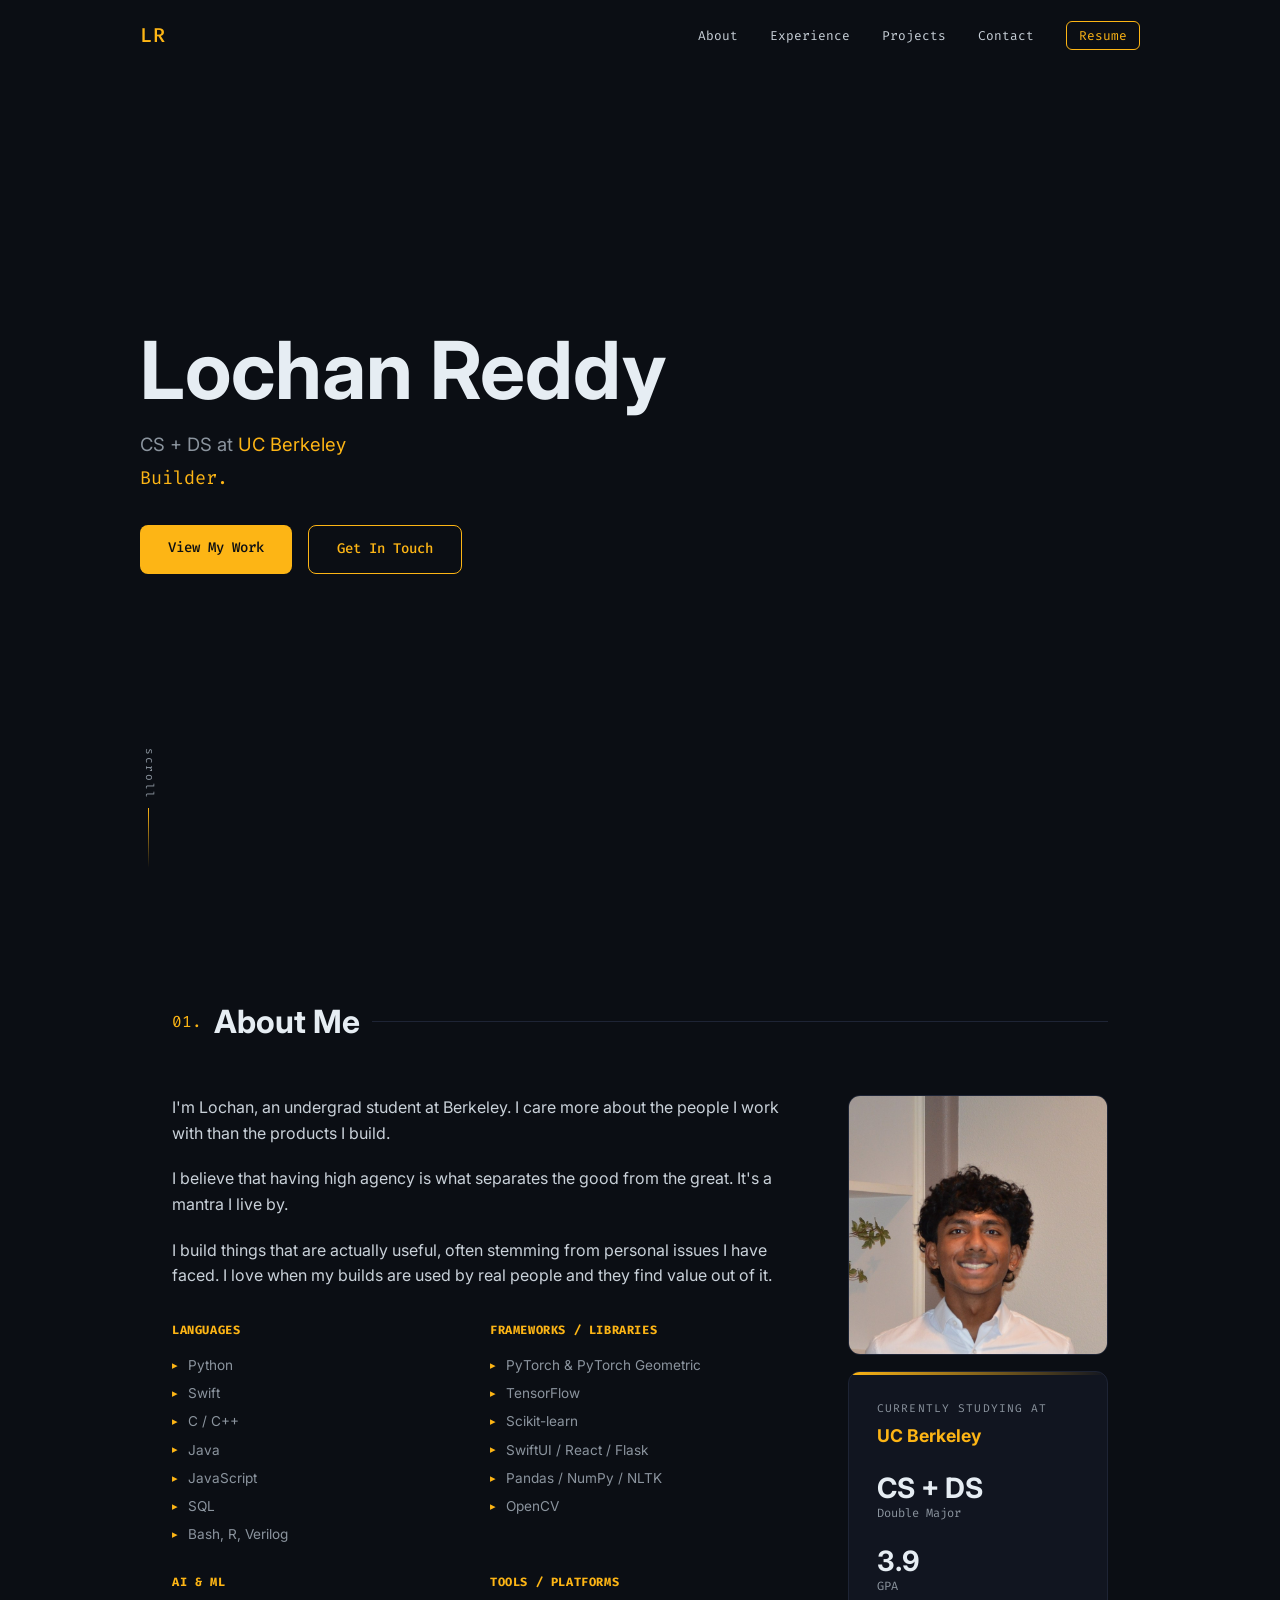
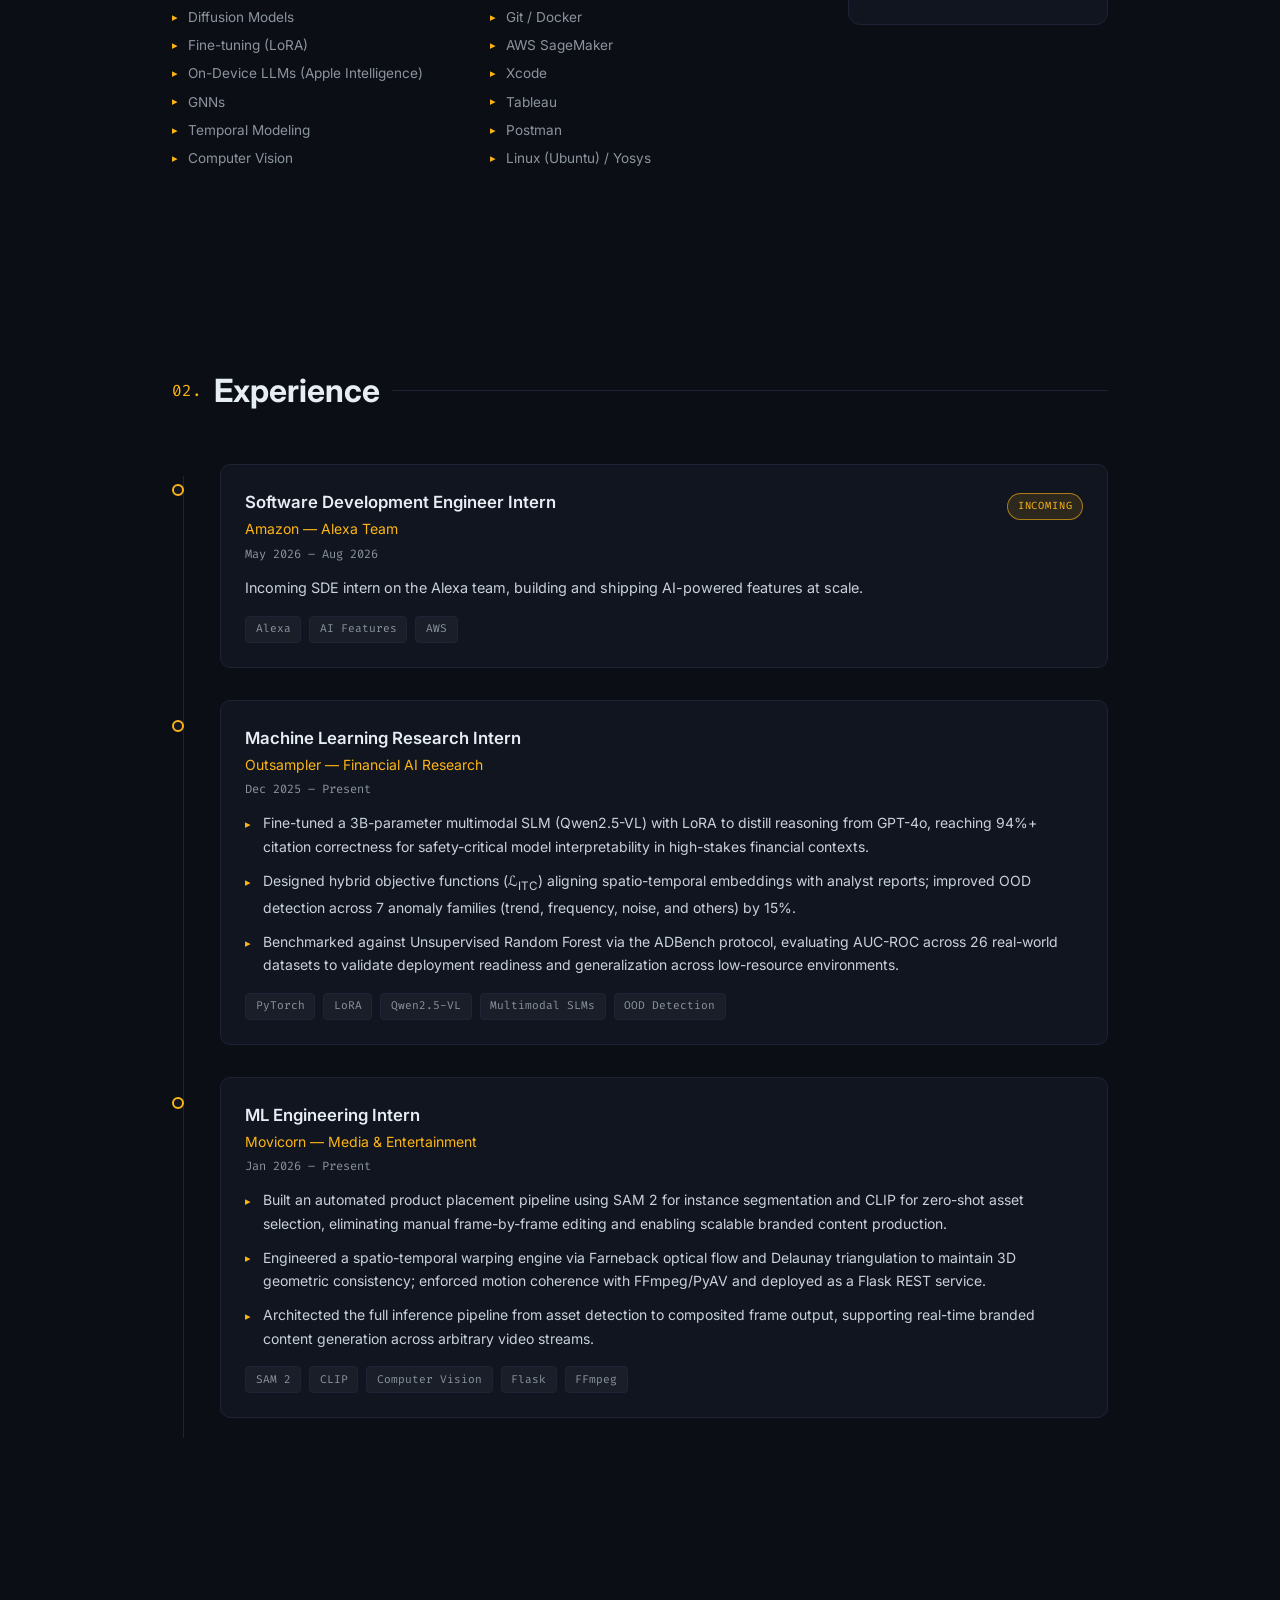
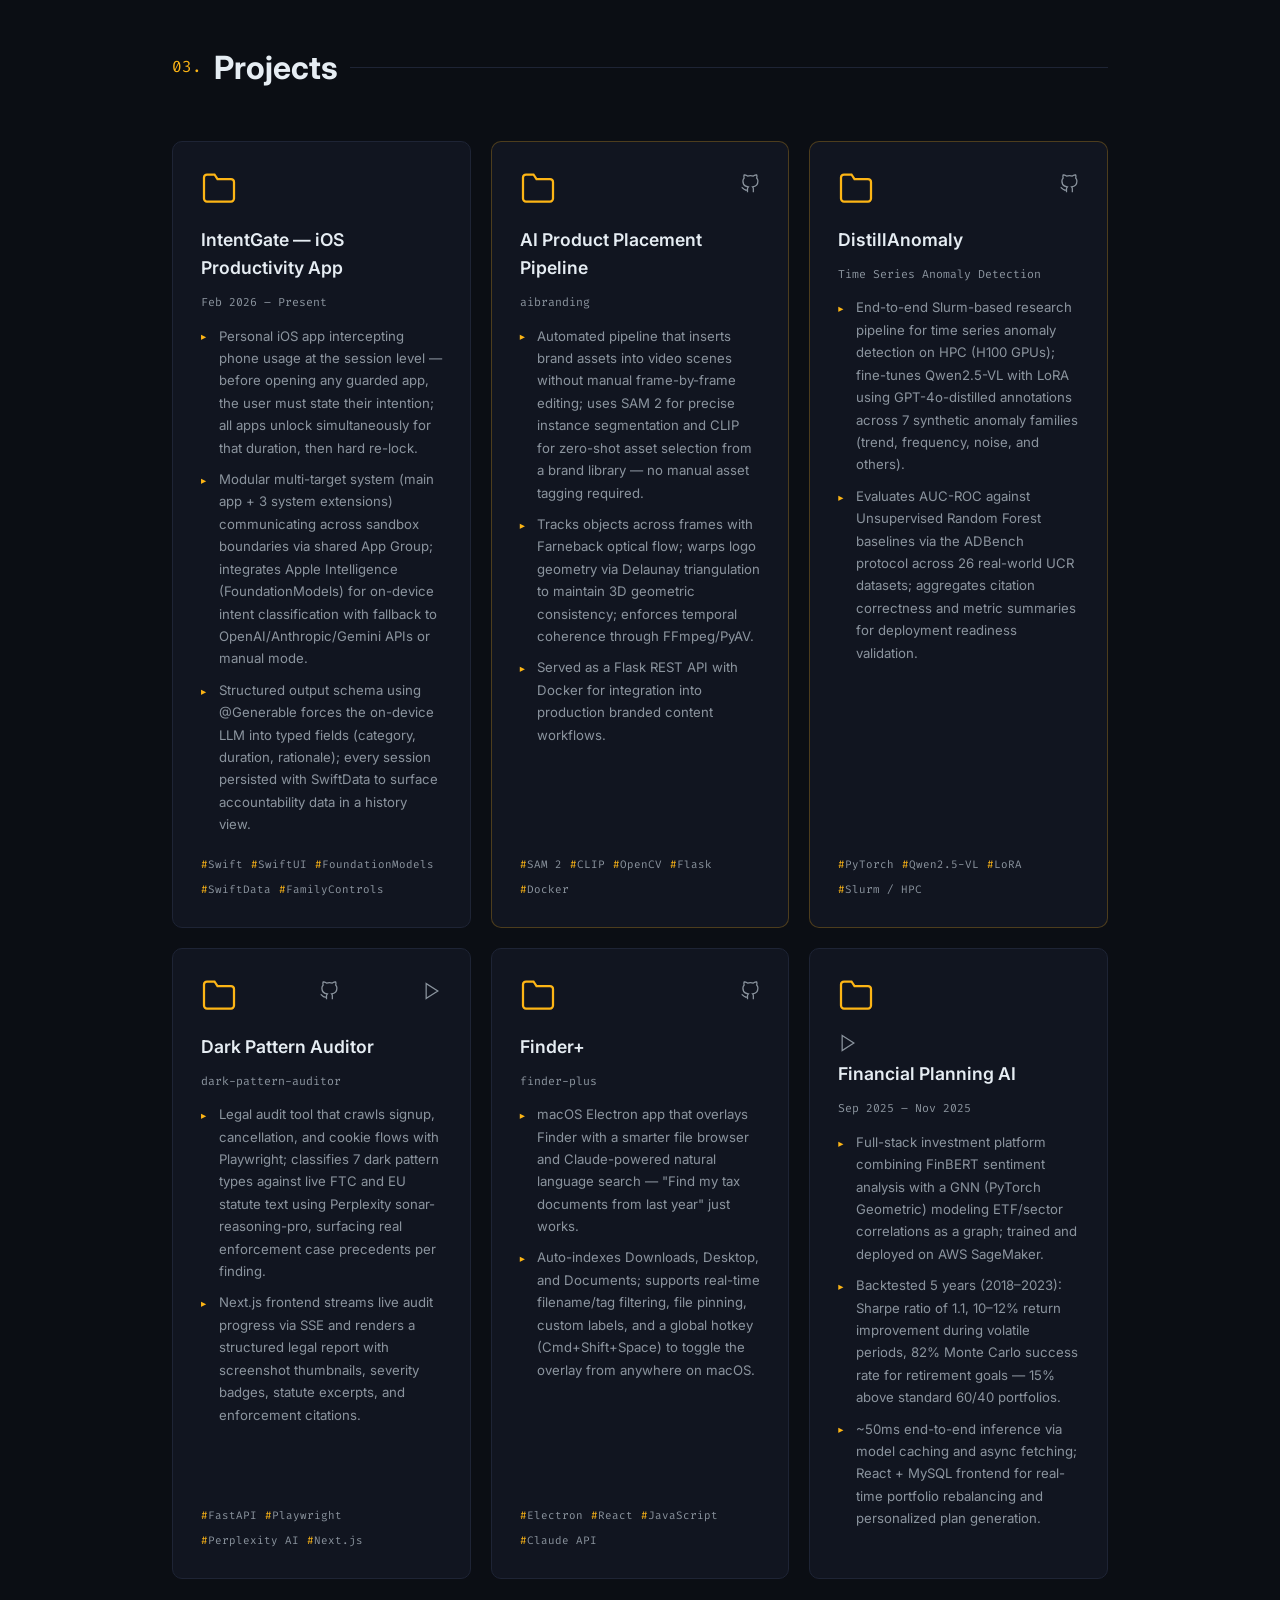
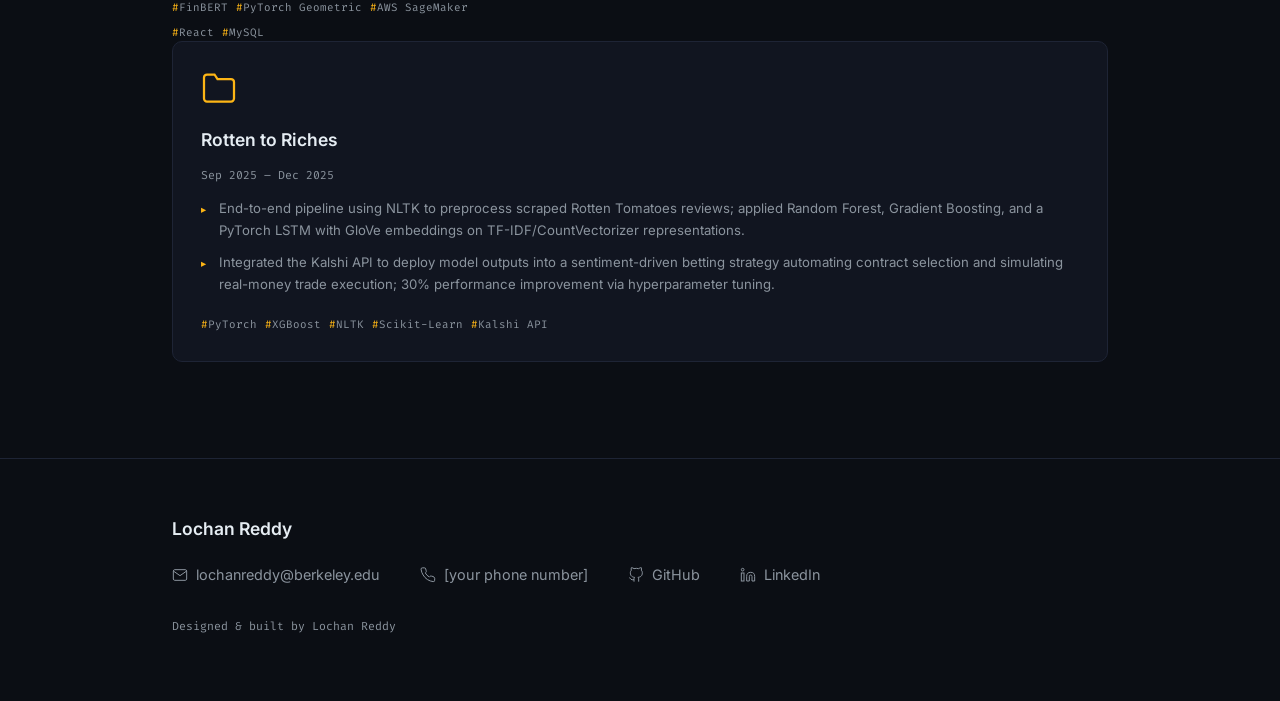
==== index.html @ 4f8cdc5d "Break up about bio, remove em dash Co-Authored-By: Claude Sonnet 4.6 <noreply@anthropic.com>" ====
<!DOCTYPE html>
<html lang="en">
<head>
  <meta charset="UTF-8" />
  <meta name="viewport" content="width=device-width, initial-scale=1.0" />
  <title>Lochan Reddy</title>
  <link rel="stylesheet" href="style.css" />
  <link rel="preconnect" href="https://fonts.googleapis.com" />
  <link rel="preconnect" href="https://fonts.gstatic.com" crossorigin />
  <link href="https://fonts.googleapis.com/css2?family=Inter:wght@300;400;500;600;700&family=Fira+Code:wght@400;500&display=swap" rel="stylesheet" />
</head>
<body>

  <!-- NAV -->
  <nav id="navbar">
    <div class="nav-inner">
      <a href="/" class="nav-logo">LR</a>
      <ul class="nav-links">
        <li><a href="#about">About</a></li>
        <li><a href="#experience">Experience</a></li>
        <li><a href="#projects">Projects</a></li>
        <li><a href="#footer">Contact</a></li>
        <li><a href="resume.html" class="nav-resume">Resume</a></li>
      </ul>
      <button class="nav-toggle" aria-label="Toggle menu">
        <span></span><span></span><span></span>
      </button>
    </div>
  </nav>

  <!-- HERO -->
  <section id="hero">
    <div class="hero-content">
      <h1 class="hero-name">Lochan Reddy</h1>
      <p class="hero-sub">CS + DS at <span class="gold">UC Berkeley</span></p>
      <p class="hero-builder">Builder.</p>
      <div class="hero-cta">
        <a href="#projects" class="btn btn-primary">View My Work</a>
        <a href="#footer" class="btn btn-outline">Get In Touch</a>
      </div>
    </div>
    <div class="hero-scroll-hint">
      <span>scroll</span>
      <div class="scroll-line"></div>
    </div>
  </section>

  <!-- ABOUT -->
  <section id="about">
    <div class="container">
      <h2 class="section-title"><span class="section-num">01.</span> About Me</h2>
      <div class="about-grid">
        <div class="about-text">
          <p>
            I'm Lochan, an undergrad student at Berkeley. I care more about the people I
            work with than the products I build.
          </p>
          <p>
            I believe that having high agency is what separates the good from the great.
            It's a mantra I live by.
          </p>
          <p>
            I build things that are actually useful, often stemming from personal issues I
            have faced. I love when my builds are used by real people and they find value
            out of it.
          </p>
          <div class="skills-grid">
            <div class="skill-col">
              <h4>Languages</h4>
              <ul>
                <li>Python</li>
                <li>Swift</li>
                <li>C / C++</li>
                <li>Java</li>
                <li>JavaScript</li>
                <li>SQL</li>
                <li>Bash, R, Verilog</li>
              </ul>
            </div>
            <div class="skill-col">
              <h4>Frameworks / Libraries</h4>
              <ul>
                <li>PyTorch &amp; PyTorch Geometric</li>
                <li>TensorFlow</li>
                <li>Scikit-learn</li>
                <li>SwiftUI / React / Flask</li>
                <li>Pandas / NumPy / NLTK</li>
                <li>OpenCV</li>
              </ul>
            </div>
            <div class="skill-col">
              <h4>AI &amp; ML</h4>
              <ul>
                <li>Diffusion Models</li>
                <li>Fine-tuning (LoRA)</li>
                <li>On-Device LLMs (Apple Intelligence)</li>
                <li>GNNs</li>
                <li>Temporal Modeling</li>
                <li>Computer Vision</li>
              </ul>
            </div>
            <div class="skill-col">
              <h4>Tools / Platforms</h4>
              <ul>
                <li>Git / Docker</li>
                <li>AWS SageMaker</li>
                <li>Xcode</li>
                <li>Tableau</li>
                <li>Postman</li>
                <li>Linux (Ubuntu) / Yosys</li>
              </ul>
            </div>
          </div>
        </div>
        <div class="about-card">
          <img src="photo.jpg" alt="Lochan Reddy" class="about-photo" />
          <div class="about-card-inner">
            <div class="card-badge">
              <span class="badge-label">Currently studying at</span>
              <span class="badge-school gold">UC Berkeley</span>
            </div>
            <div class="card-stat">
              <span class="stat-num">CS + DS</span>
              <span class="stat-label">Double Major</span>
            </div>
            <div class="card-stat">
              <span class="stat-num">3.9</span>
              <span class="stat-label">GPA</span>
            </div>
          </div>
        </div>
      </div>
    </div>
  </section>

  <!-- EXPERIENCE -->
  <section id="experience">
    <div class="container">
      <h2 class="section-title"><span class="section-num">02.</span> Experience</h2>
      <div class="timeline">

        <div class="timeline-item" data-index="0">
          <div class="timeline-dot"></div>
          <div class="timeline-card">
            <div class="tc-header">
              <div>
                <h3 class="tc-role">Software Development Engineer Intern</h3>
                <p class="tc-company">Amazon &mdash; Alexa Team</p>
              </div>
              <span class="tc-badge incoming">Incoming</span>
            </div>
            <p class="tc-date">May 2026 &ndash; Aug 2026</p>
            <p class="tc-desc">
              Incoming SDE intern on the Alexa team, building and shipping AI-powered
              features at scale.
            </p>
            <div class="tc-tags">
              <span>Alexa</span>
              <span>AI Features</span>
              <span>AWS</span>
            </div>
          </div>
        </div>

        <div class="timeline-item" data-index="1">
          <div class="timeline-dot"></div>
          <div class="timeline-card">
            <div class="tc-header">
              <div>
                <h3 class="tc-role">Machine Learning Research Intern</h3>
                <p class="tc-company">Outsampler &mdash; Financial AI Research</p>
              </div>
            </div>
            <p class="tc-date">Dec 2025 &ndash; Present</p>
            <ul class="tc-bullets">
              <li>Fine-tuned a 3B-parameter multimodal SLM (Qwen2.5-VL) with LoRA to distill reasoning from GPT-4o, reaching 94%+ citation correctness for safety-critical model interpretability in high-stakes financial contexts.</li>
              <li>Designed hybrid objective functions (&Lscr;<sub>ITC</sub>) aligning spatio-temporal embeddings with analyst reports; improved OOD detection across 7 anomaly families (trend, frequency, noise, and others) by 15%.</li>
              <li>Benchmarked against Unsupervised Random Forest via the ADBench protocol, evaluating AUC-ROC across 26 real-world datasets to validate deployment readiness and generalization across low-resource environments.</li>
            </ul>
            <div class="tc-tags">
              <span>PyTorch</span>
              <span>LoRA</span>
              <span>Qwen2.5-VL</span>
              <span>Multimodal SLMs</span>
              <span>OOD Detection</span>
            </div>
          </div>
        </div>

        <div class="timeline-item" data-index="2">
          <div class="timeline-dot"></div>
          <div class="timeline-card">
            <div class="tc-header">
              <div>
                <h3 class="tc-role">ML Engineering Intern</h3>
                <p class="tc-company">Movicorn &mdash; Media &amp; Entertainment</p>
              </div>
            </div>
            <p class="tc-date">Jan 2026 &ndash; Present</p>
            <ul class="tc-bullets">
              <li>Built an automated product placement pipeline using SAM 2 for instance segmentation and CLIP for zero-shot asset selection, eliminating manual frame-by-frame editing and enabling scalable branded content production.</li>
              <li>Engineered a spatio-temporal warping engine via Farneback optical flow and Delaunay triangulation to maintain 3D geometric consistency; enforced motion coherence with FFmpeg/PyAV and deployed as a Flask REST service.</li>
              <li>Architected the full inference pipeline from asset detection to composited frame output, supporting real-time branded content generation across arbitrary video streams.</li>
            </ul>
            <div class="tc-tags">
              <span>SAM 2</span>
              <span>CLIP</span>
              <span>Computer Vision</span>
              <span>Flask</span>
              <span>FFmpeg</span>
            </div>
          </div>
        </div>

      </div>
    </div>
  </section>

  <!-- PROJECTS -->
  <section id="projects">
    <div class="container">
      <h2 class="section-title"><span class="section-num">03.</span> Projects</h2>
      <div class="projects-grid">

        <!-- IntentGate — no public repo -->
        <div class="project-card" data-index="0">
          <div class="pc-top">
            <div class="pc-icons">
              <svg class="pc-folder" xmlns="http://www.w3.org/2000/svg" viewBox="0 0 24 24" fill="none" stroke="currentColor" stroke-width="1.5"><path d="M22 19a2 2 0 0 1-2 2H4a2 2 0 0 1-2-2V5a2 2 0 0 1 2-2h5l2 3h9a2 2 0 0 1 2 2z"/></svg>
            </div>
            <h3 class="pc-title">IntentGate &mdash; iOS Productivity App</h3>
            <p class="pc-date-small">Feb 2026 &ndash; Present</p>
            <ul class="pc-bullets">
              <li>Personal iOS app intercepting phone usage at the session level — before opening any guarded app, the user must state their intention; all apps unlock simultaneously for that duration, then hard re-lock.</li>
              <li>Modular multi-target system (main app + 3 system extensions) communicating across sandbox boundaries via shared App Group; integrates Apple Intelligence (FoundationModels) for on-device intent classification with fallback to OpenAI/Anthropic/Gemini APIs or manual mode.</li>
              <li>Structured output schema using @Generable forces the on-device LLM into typed fields (category, duration, rationale); every session persisted with SwiftData to surface accountability data in a history view.</li>
            </ul>
          </div>
          <div class="pc-tags">
            <span>Swift</span>
            <span>SwiftUI</span>
            <span>FoundationModels</span>
            <span>SwiftData</span>
            <span>FamilyControls</span>
          </div>
        </div>

        <!-- aibranding — pinned repo -->
        <div class="project-card featured" data-index="1">
          <div class="pc-top">
            <div class="pc-icons">
              <svg class="pc-folder" xmlns="http://www.w3.org/2000/svg" viewBox="0 0 24 24" fill="none" stroke="currentColor" stroke-width="1.5"><path d="M22 19a2 2 0 0 1-2 2H4a2 2 0 0 1-2-2V5a2 2 0 0 1 2-2h5l2 3h9a2 2 0 0 1 2 2z"/></svg>
              <a href="https://github.com/lotionr/aibranding" target="_blank" rel="noopener" aria-label="GitHub" class="pc-link">
                <svg xmlns="http://www.w3.org/2000/svg" viewBox="0 0 24 24" fill="none" stroke="currentColor" stroke-width="1.5"><path d="M9 19c-5 1.5-5-2.5-7-3m14 6v-3.87a3.37 3.37 0 0 0-.94-2.61c3.14-.35 6.44-1.54 6.44-7A5.44 5.44 0 0 0 20 4.77 5.07 5.07 0 0 0 19.91 1S18.73.65 16 2.48a13.38 13.38 0 0 0-7 0C6.27.65 5.09 1 5.09 1A5.07 5.07 0 0 0 5 4.77a5.44 5.44 0 0 0-1.5 3.78c0 5.42 3.3 6.61 6.44 7A3.37 3.37 0 0 0 9 18.13V22"/></svg>
              </a>
            </div>
            <h3 class="pc-title">AI Product Placement Pipeline</h3>
            <p class="pc-date-small">aibranding</p>
            <ul class="pc-bullets">
              <li>Automated pipeline that inserts brand assets into video scenes without manual frame-by-frame editing; uses SAM 2 for precise instance segmentation and CLIP for zero-shot asset selection from a brand library — no manual asset tagging required.</li>
              <li>Tracks objects across frames with Farneback optical flow; warps logo geometry via Delaunay triangulation to maintain 3D geometric consistency; enforces temporal coherence through FFmpeg/PyAV.</li>
              <li>Served as a Flask REST API with Docker for integration into production branded content workflows.</li>
            </ul>
          </div>
          <div class="pc-tags">
            <span>SAM 2</span>
            <span>CLIP</span>
            <span>OpenCV</span>
            <span>Flask</span>
            <span>Docker</span>
          </div>
        </div>

        <!-- DistillAnomaly — pinned repo -->
        <div class="project-card featured" data-index="2">
          <div class="pc-top">
            <div class="pc-icons">
              <svg class="pc-folder" xmlns="http://www.w3.org/2000/svg" viewBox="0 0 24 24" fill="none" stroke="currentColor" stroke-width="1.5"><path d="M22 19a2 2 0 0 1-2 2H4a2 2 0 0 1-2-2V5a2 2 0 0 1 2-2h5l2 3h9a2 2 0 0 1 2 2z"/></svg>
              <a href="https://github.com/lotionr/DistillAnomaly" target="_blank" rel="noopener" aria-label="GitHub" class="pc-link">
                <svg xmlns="http://www.w3.org/2000/svg" viewBox="0 0 24 24" fill="none" stroke="currentColor" stroke-width="1.5"><path d="M9 19c-5 1.5-5-2.5-7-3m14 6v-3.87a3.37 3.37 0 0 0-.94-2.61c3.14-.35 6.44-1.54 6.44-7A5.44 5.44 0 0 0 20 4.77 5.07 5.07 0 0 0 19.91 1S18.73.65 16 2.48a13.38 13.38 0 0 0-7 0C6.27.65 5.09 1 5.09 1A5.07 5.07 0 0 0 5 4.77a5.44 5.44 0 0 0-1.5 3.78c0 5.42 3.3 6.61 6.44 7A3.37 3.37 0 0 0 9 18.13V22"/></svg>
              </a>
            </div>
            <h3 class="pc-title">DistillAnomaly</h3>
            <p class="pc-date-small">Time Series Anomaly Detection</p>
            <ul class="pc-bullets">
              <li>End-to-end Slurm-based research pipeline for time series anomaly detection on HPC (H100 GPUs); fine-tunes Qwen2.5-VL with LoRA using GPT-4o-distilled annotations across 7 synthetic anomaly families (trend, frequency, noise, and others).</li>
              <li>Evaluates AUC-ROC against Unsupervised Random Forest baselines via the ADBench protocol across 26 real-world UCR datasets; aggregates citation correctness and metric summaries for deployment readiness validation.</li>
            </ul>
          </div>
          <div class="pc-tags">
            <span>PyTorch</span>
            <span>Qwen2.5-VL</span>
            <span>LoRA</span>
            <span>Slurm / HPC</span>
          </div>
        </div>

        <!-- dark-pattern-auditor — pinned repo -->
        <div class="project-card" data-index="3">
          <div class="pc-top">
            <div class="pc-icons">
              <svg class="pc-folder" xmlns="http://www.w3.org/2000/svg" viewBox="0 0 24 24" fill="none" stroke="currentColor" stroke-width="1.5"><path d="M22 19a2 2 0 0 1-2 2H4a2 2 0 0 1-2-2V5a2 2 0 0 1 2-2h5l2 3h9a2 2 0 0 1 2 2z"/></svg>
              <a href="https://github.com/lotionr/dark-pattern-auditor" target="_blank" rel="noopener" aria-label="GitHub" class="pc-link">
                <svg xmlns="http://www.w3.org/2000/svg" viewBox="0 0 24 24" fill="none" stroke="currentColor" stroke-width="1.5"><path d="M9 19c-5 1.5-5-2.5-7-3m14 6v-3.87a3.37 3.37 0 0 0-.94-2.61c3.14-.35 6.44-1.54 6.44-7A5.44 5.44 0 0 0 20 4.77 5.07 5.07 0 0 0 19.91 1S18.73.65 16 2.48a13.38 13.38 0 0 0-7 0C6.27.65 5.09 1 5.09 1A5.07 5.07 0 0 0 5 4.77a5.44 5.44 0 0 0-1.5 3.78c0 5.42 3.3 6.61 6.44 7A3.37 3.37 0 0 0 9 18.13V22"/></svg>
              </a>
              <a href="https://drive.google.com/file/d/1J3X9MDYqIY35564RdejE5SjuO4_nlud9/view?usp=sharing" target="_blank" rel="noopener" aria-label="Demo" class="pc-link">
                <svg xmlns="http://www.w3.org/2000/svg" viewBox="0 0 24 24" fill="none" stroke="currentColor" stroke-width="1.5"><polygon points="5 3 19 12 5 21 5 3"/></svg>
              </a>
            </div>
            <h3 class="pc-title">Dark Pattern Auditor</h3>
            <p class="pc-date-small">dark-pattern-auditor</p>
            <ul class="pc-bullets">
              <li>Legal audit tool that crawls signup, cancellation, and cookie flows with Playwright; classifies 7 dark pattern types against live FTC and EU statute text using Perplexity sonar-reasoning-pro, surfacing real enforcement case precedents per finding.</li>
              <li>Next.js frontend streams live audit progress via SSE and renders a structured legal report with screenshot thumbnails, severity badges, statute excerpts, and enforcement citations.</li>
            </ul>
          </div>
          <div class="pc-tags">
            <span>FastAPI</span>
            <span>Playwright</span>
            <span>Perplexity AI</span>
            <span>Next.js</span>
          </div>
        </div>

        <!-- finder-plus — pinned repo -->
        <div class="project-card" data-index="4">
          <div class="pc-top">
            <div class="pc-icons">
              <svg class="pc-folder" xmlns="http://www.w3.org/2000/svg" viewBox="0 0 24 24" fill="none" stroke="currentColor" stroke-width="1.5"><path d="M22 19a2 2 0 0 1-2 2H4a2 2 0 0 1-2-2V5a2 2 0 0 1 2-2h5l2 3h9a2 2 0 0 1 2 2z"/></svg>
              <a href="https://github.com/lotionr/finder-plus" target="_blank" rel="noopener" aria-label="GitHub" class="pc-link">
                <svg xmlns="http://www.w3.org/2000/svg" viewBox="0 0 24 24" fill="none" stroke="currentColor" stroke-width="1.5"><path d="M9 19c-5 1.5-5-2.5-7-3m14 6v-3.87a3.37 3.37 0 0 0-.94-2.61c3.14-.35 6.44-1.54 6.44-7A5.44 5.44 0 0 0 20 4.77 5.07 5.07 0 0 0 19.91 1S18.73.65 16 2.48a13.38 13.38 0 0 0-7 0C6.27.65 5.09 1 5.09 1A5.07 5.07 0 0 0 5 4.77a5.44 5.44 0 0 0-1.5 3.78c0 5.42 3.3 6.61 6.44 7A3.37 3.37 0 0 0 9 18.13V22"/></svg>
              </a>
            </div>
            <h3 class="pc-title">Finder+</h3>
            <p class="pc-date-small">finder-plus</p>
            <ul class="pc-bullets">
              <li>macOS Electron app that overlays Finder with a smarter file browser and Claude-powered natural language search — "Find my tax documents from last year" just works.</li>
              <li>Auto-indexes Downloads, Desktop, and Documents; supports real-time filename/tag filtering, file pinning, custom labels, and a global hotkey (Cmd+Shift+Space) to toggle the overlay from anywhere on macOS.</li>
            </ul>
          </div>
          <div class="pc-tags">
            <span>Electron</span>
            <span>React</span>
            <span>JavaScript</span>
            <span>Claude API</span>
          </div>
        </div>

        <!-- Financial Planning AI — no public repo -->
        <div class="project-card" data-index="5">
          <div class="pc-top">
            <div class="pc-icons">
              <svg class="pc-folder" xmlns="http://www.w3.org/2000/svg" viewBox="0 0 24 24" fill="none" stroke="currentColor" stroke-width="1.5"><path d="M22 19a2 2 0 0 1-2 2H4a2 2 0 0 1-2-2V5a2 2 0 0 1 2-2h5l2 3h9a2 2 0 0 1 2 2z"/></svg>
            </div>
            <a href="https://www.youtube.com/watch?v=hWL3-c6bSq4" target="_blank" rel="noopener" aria-label="Demo" class="pc-link">
                <svg xmlns="http://www.w3.org/2000/svg" viewBox="0 0 24 24" fill="none" stroke="currentColor" stroke-width="1.5"><polygon points="5 3 19 12 5 21 5 3"/></svg>
              </a>
            </div>
            <h3 class="pc-title">Financial Planning AI</h3>
            <p class="pc-date-small">Sep 2025 &ndash; Nov 2025</p>
            <ul class="pc-bullets">
              <li>Full-stack investment platform combining FinBERT sentiment analysis with a GNN (PyTorch Geometric) modeling ETF/sector correlations as a graph; trained and deployed on AWS SageMaker.</li>
              <li>Backtested 5 years (2018&ndash;2023): Sharpe ratio of 1.1, 10&ndash;12% return improvement during volatile periods, 82% Monte Carlo success rate for retirement goals &mdash; 15% above standard 60/40 portfolios.</li>
              <li>~50ms end-to-end inference via model caching and async fetching; React + MySQL frontend for real-time portfolio rebalancing and personalized plan generation.</li>
            </ul>
          </div>
          <div class="pc-tags">
            <span>FinBERT</span>
            <span>PyTorch Geometric</span>
            <span>AWS SageMaker</span>
            <span>React</span>
            <span>MySQL</span>
          </div>
        </div>

        <!-- Rotten to Riches — no public repo -->
        <div class="project-card" data-index="6">
          <div class="pc-top">
            <div class="pc-icons">
              <svg class="pc-folder" xmlns="http://www.w3.org/2000/svg" viewBox="0 0 24 24" fill="none" stroke="currentColor" stroke-width="1.5"><path d="M22 19a2 2 0 0 1-2 2H4a2 2 0 0 1-2-2V5a2 2 0 0 1 2-2h5l2 3h9a2 2 0 0 1 2 2z"/></svg>
            </div>
            <h3 class="pc-title">Rotten to Riches</h3>
            <p class="pc-date-small">Sep 2025 &ndash; Dec 2025</p>
            <ul class="pc-bullets">
              <li>End-to-end pipeline using NLTK to preprocess scraped Rotten Tomatoes reviews; applied Random Forest, Gradient Boosting, and a PyTorch LSTM with GloVe embeddings on TF-IDF/CountVectorizer representations.</li>
              <li>Integrated the Kalshi API to deploy model outputs into a sentiment-driven betting strategy automating contract selection and simulating real-money trade execution; 30% performance improvement via hyperparameter tuning.</li>
            </ul>
          </div>
          <div class="pc-tags">
            <span>PyTorch</span>
            <span>XGBoost</span>
            <span>NLTK</span>
            <span>Scikit-Learn</span>
            <span>Kalshi API</span>
          </div>
        </div>

      </div>
    </div>
  </section>

  <!-- FOOTER -->
  <footer id="footer">
    <div class="footer-inner">
      <div class="footer-contact">
        <p class="footer-name">Lochan Reddy</p>
        <div class="footer-links">
          <a href="mailto:lochanreddy@berkeley.edu">
            <svg xmlns="http://www.w3.org/2000/svg" viewBox="0 0 24 24" fill="none" stroke="currentColor" stroke-width="1.5"><path d="M4 4h16c1.1 0 2 .9 2 2v12c0 1.1-.9 2-2 2H4c-1.1 0-2-.9-2-2V6c0-1.1.9-2 2-2z"/><polyline points="22,6 12,13 2,6"/></svg>
            lochanreddy@berkeley.edu
          </a>
          <a href="tel:YOURPHONENUMBER">
            <svg xmlns="http://www.w3.org/2000/svg" viewBox="0 0 24 24" fill="none" stroke="currentColor" stroke-width="1.5"><path d="M22 16.92v3a2 2 0 0 1-2.18 2 19.79 19.79 0 0 1-8.63-3.07A19.5 19.5 0 0 1 4.69 12a19.79 19.79 0 0 1-3.07-8.67A2 2 0 0 1 3.6 1.27h3a2 2 0 0 1 2 1.72c.13.96.36 1.9.71 2.81a2 2 0 0 1-.45 2.11L7.91 8.91a16 16 0 0 0 6.09 6.09l.91-.91a2 2 0 0 1 2.11-.45c.91.35 1.85.58 2.81.71a2 2 0 0 1 1.72 2.07z"/></svg>
            [your phone number]
          </a>
          <a href="https://github.com/lotionr" target="_blank" rel="noopener">
            <svg xmlns="http://www.w3.org/2000/svg" viewBox="0 0 24 24" fill="none" stroke="currentColor" stroke-width="1.5"><path d="M9 19c-5 1.5-5-2.5-7-3m14 6v-3.87a3.37 3.37 0 0 0-.94-2.61c3.14-.35 6.44-1.54 6.44-7A5.44 5.44 0 0 0 20 4.77 5.07 5.07 0 0 0 19.91 1S18.73.65 16 2.48a13.38 13.38 0 0 0-7 0C6.27.65 5.09 1 5.09 1A5.07 5.07 0 0 0 5 4.77a5.44 5.44 0 0 0-1.5 3.78c0 5.42 3.3 6.61 6.44 7A3.37 3.37 0 0 0 9 18.13V22"/></svg>
            GitHub
          </a>
          <a href="https://linkedin.com/in/lochannreddy" target="_blank" rel="noopener">
            <svg xmlns="http://www.w3.org/2000/svg" viewBox="0 0 24 24" fill="none" stroke="currentColor" stroke-width="1.5"><path d="M16 8a6 6 0 0 1 6 6v7h-4v-7a2 2 0 0 0-2-2 2 2 0 0 0-2 2v7h-4v-7a6 6 0 0 1 6-6z"/><rect x="2" y="9" width="4" height="12"/><circle cx="4" cy="4" r="2"/></svg>
            LinkedIn
          </a>
        </div>
      </div>
      <p class="footer-copy">Designed &amp; built by Lochan Reddy</p>
    </div>
  </footer>

  <script src="script.js"></script>
</body>
</html>
---- style.css ----
/* ============================================================
   RESET & BASE
============================================================ */
*, *::before, *::after {
  box-sizing: border-box;
  margin: 0;
  padding: 0;
}

:root {
  --bg:          #0b0e14;
  --bg-card:     #111520;
  --bg-hover:    #161b27;
  --border:      #1e2435;
  --gold:        #FDB515;
  --gold-dim:    rgba(253, 181, 21, 0.15);
  --gold-muted:  rgba(253, 181, 21, 0.6);
  --blue:        #003262;
  --text:        #c9d1d9;
  --text-bright: #e6edf3;
  --text-dim:    #8b949e;
  --font-sans:   'Inter', system-ui, sans-serif;
  --font-mono:   'Fira Code', 'Courier New', monospace;
  --nav-h:       70px;
  --radius:      8px;
  --transition:  0.25s ease;
  --max-w:       1000px;
}

html {
  scroll-behavior: smooth;
  scroll-padding-top: var(--nav-h);
}

body {
  font-family: var(--font-sans);
  background: var(--bg);
  color: var(--text);
  line-height: 1.6;
  font-size: 16px;
  overflow-x: hidden;
}

a {
  color: var(--gold);
  text-decoration: none;
  transition: color var(--transition);
}
a:hover { color: #ffc93c; }

ul { list-style: none; }

.gold { color: var(--gold); }

/* ============================================================
   SCROLLBAR
============================================================ */
::-webkit-scrollbar { width: 6px; }
::-webkit-scrollbar-track { background: var(--bg); }
::-webkit-scrollbar-thumb { background: var(--border); border-radius: 3px; }
::-webkit-scrollbar-thumb:hover { background: var(--gold-muted); }

/* ============================================================
   CONTAINER
============================================================ */
.container {
  max-width: var(--max-w);
  margin: 0 auto;
  padding: 0 2rem;
}

/* ============================================================
   BUTTONS
============================================================ */
.btn {
  display: inline-block;
  padding: 0.75rem 1.75rem;
  border-radius: var(--radius);
  font-family: var(--font-mono);
  font-size: 0.875rem;
  font-weight: 500;
  transition: all var(--transition);
  cursor: pointer;
  border: none;
}

.btn-primary {
  background: var(--gold);
  color: #0b0e14;
}
.btn-primary:hover {
  background: #ffc93c;
  color: #0b0e14;
  transform: translateY(-2px);
  box-shadow: 0 8px 25px rgba(253, 181, 21, 0.25);
}

.btn-outline {
  background: transparent;
  color: var(--gold);
  border: 1.5px solid var(--gold);
}
.btn-outline:hover {
  background: var(--gold-dim);
  color: var(--gold);
  transform: translateY(-2px);
}

.btn-lg {
  padding: 1rem 2.25rem;
  font-size: 1rem;
}

/* ============================================================
   NAV
============================================================ */
#navbar {
  position: fixed;
  top: 0;
  left: 0;
  right: 0;
  height: var(--nav-h);
  z-index: 100;
  transition: background var(--transition), box-shadow var(--transition);
}

#navbar.scrolled {
  background: rgba(11, 14, 20, 0.92);
  backdrop-filter: blur(12px);
  -webkit-backdrop-filter: blur(12px);
  box-shadow: 0 1px 0 var(--border);
}

.nav-inner {
  max-width: calc(var(--max-w) + 4rem);
  margin: 0 auto;
  padding: 0 2rem;
  height: 100%;
  display: flex;
  align-items: center;
  justify-content: space-between;
}

.nav-logo {
  font-family: var(--font-mono);
  font-size: 1.25rem;
  font-weight: 500;
  color: var(--gold);
  letter-spacing: 0.05em;
}
.nav-logo:hover { color: #ffc93c; }

.nav-links {
  display: flex;
  gap: 2rem;
  align-items: center;
}

.nav-links a {
  font-family: var(--font-mono);
  font-size: 0.8rem;
  color: var(--text);
  counter-increment: nav-item;
  transition: color var(--transition);
}
.nav-links a:hover { color: var(--gold); }

.nav-links .nav-resume {
  color: var(--gold);
  border: 1.5px solid var(--gold);
  padding: 0.3rem 0.75rem;
  border-radius: 6px;
  transition: background var(--transition), color var(--transition);
}
.nav-links .nav-resume:hover {
  background: var(--gold);
  color: #0b0e14;
}

.nav-toggle {
  display: none;
  flex-direction: column;
  gap: 5px;
  background: none;
  border: none;
  cursor: pointer;
  padding: 4px;
}
.nav-toggle span {
  display: block;
  width: 22px;
  height: 2px;
  background: var(--text);
  border-radius: 2px;
  transition: all var(--transition);
}

@media (max-width: 640px) {
  .nav-toggle { display: flex; }
  .nav-links {
    position: fixed;
    inset: var(--nav-h) 0 0 0;
    background: rgba(11, 14, 20, 0.97);
    flex-direction: column;
    justify-content: center;
    gap: 2.5rem;
    transform: translateX(100%);
    transition: transform 0.35s ease;
  }
  .nav-links.open { transform: translateX(0); }
  .nav-links a { font-size: 1.1rem; }
  .nav-toggle.open span:nth-child(1) { transform: translateY(7px) rotate(45deg); }
  .nav-toggle.open span:nth-child(2) { opacity: 0; }
  .nav-toggle.open span:nth-child(3) { transform: translateY(-7px) rotate(-45deg); }
}

/* ============================================================
   SECTION TITLES
============================================================ */
.section-title {
  font-size: clamp(1.5rem, 4vw, 2rem);
  font-weight: 700;
  color: var(--text-bright);
  margin-bottom: 3rem;
  display: flex;
  align-items: center;
  gap: 0.75rem;
  white-space: nowrap;
}
.section-title::after {
  content: '';
  display: block;
  height: 1px;
  background: var(--border);
  flex: 1;
  min-width: 40px;
}

.section-num {
  font-family: var(--font-mono);
  font-size: 1rem;
  color: var(--gold);
  font-weight: 400;
}

section {
  padding: 6rem 0;
}

/* ============================================================
   HERO
============================================================ */
#hero {
  min-height: 100vh;
  display: flex;
  flex-direction: column;
  justify-content: center;
  padding: 0 2rem;
  position: relative;
  max-width: calc(var(--max-w) + 4rem);
  margin: 0 auto;
}

.hero-name {
  font-size: clamp(2.5rem, 8vw, 5rem);
  font-weight: 700;
  color: var(--text-bright);
  line-height: 1.1;
  opacity: 0;
  animation: fadeUp 0.6s ease 0.2s forwards;
}

.hero-sub {
  margin-top: 1rem;
  font-size: 1.15rem;
  color: var(--text-dim);
  opacity: 0;
  animation: fadeUp 0.6s ease 0.5s forwards;
}

.hero-builder {
  font-size: 1.15rem;
  color: var(--gold);
  font-family: var(--font-mono);
  margin-top: 0.25rem;
  opacity: 0;
  animation: fadeUp 0.6s ease 0.6s forwards;
}

.hero-cta {
  margin-top: 2rem;
  display: flex;
  gap: 1rem;
  flex-wrap: wrap;
  opacity: 0;
  animation: fadeUp 0.6s ease 0.75s forwards;
}

.hero-scroll-hint {
  position: absolute;
  bottom: 2rem;
  left: 2rem;
  display: flex;
  flex-direction: column;
  align-items: center;
  gap: 0.5rem;
  opacity: 0;
  animation: fadeIn 0.8s ease 1.2s forwards;
}
.hero-scroll-hint span {
  font-family: var(--font-mono);
  font-size: 0.7rem;
  color: var(--text-dim);
  writing-mode: vertical-lr;
  letter-spacing: 0.15em;
}
.scroll-line {
  width: 1px;
  height: 60px;
  background: linear-gradient(to bottom, var(--gold), transparent);
  animation: scrollPulse 2s ease-in-out infinite;
}

@keyframes scrollPulse {
  0%, 100% { transform: scaleY(1); opacity: 1; }
  50% { transform: scaleY(0.6); opacity: 0.5; }
}

/* ============================================================
   ABOUT
============================================================ */
#about { background: var(--bg); }

.about-grid {
  display: grid;
  grid-template-columns: 1fr 260px;
  gap: 4rem;
  align-items: start;
}

@media (max-width: 768px) {
  .about-grid { grid-template-columns: 1fr; }
  .about-card { order: -1; }
}

.about-text p {
  margin-bottom: 1.25rem;
  color: var(--text);
}

.skills-grid {
  display: grid;
  grid-template-columns: repeat(2, 1fr);
  gap: 1.5rem;
  margin-top: 2rem;
}

@media (max-width: 480px) {
  .skills-grid { grid-template-columns: 1fr; }
}

.skill-col h4 {
  font-size: 0.75rem;
  font-family: var(--font-mono);
  color: var(--gold);
  margin-bottom: 0.75rem;
  letter-spacing: 0.05em;
  text-transform: uppercase;
}

.skill-col li {
  font-size: 0.85rem;
  color: var(--text-dim);
  padding: 0.2rem 0;
  padding-left: 1rem;
  position: relative;
}
.skill-col li::before {
  content: '▸';
  position: absolute;
  left: 0;
  color: var(--gold);
  font-size: 0.7rem;
  top: 50%;
  transform: translateY(-50%);
}

.about-photo {
  width: 100%;
  aspect-ratio: 1 / 1;
  object-fit: cover;
  object-position: center 15%;
  border-radius: 12px;
  border: 1px solid var(--border);
  display: block;
  margin-bottom: 1rem;
}

.about-card-inner {
  background: var(--bg-card);
  border: 1px solid var(--border);
  border-radius: 12px;
  padding: 1.75rem;
  display: flex;
  flex-direction: column;
  gap: 1.5rem;
  position: relative;
  overflow: hidden;
}
.about-card-inner::before {
  content: '';
  position: absolute;
  top: 0; left: 0; right: 0;
  height: 3px;
  background: linear-gradient(90deg, var(--gold), transparent);
}

.card-badge {
  display: flex;
  flex-direction: column;
  gap: 0.25rem;
}
.badge-label {
  font-size: 0.7rem;
  color: var(--text-dim);
  font-family: var(--font-mono);
  text-transform: uppercase;
  letter-spacing: 0.1em;
}
.badge-school {
  font-size: 1.1rem;
  font-weight: 700;
}

.card-stat {
  display: flex;
  flex-direction: column;
  gap: 0.1rem;
}
.stat-num {
  font-size: 1.75rem;
  font-weight: 700;
  color: var(--text-bright);
  line-height: 1;
}
.stat-label {
  font-size: 0.75rem;
  color: var(--text-dim);
  font-family: var(--font-mono);
}

/* ============================================================
   EXPERIENCE
============================================================ */
#experience { background: var(--bg); }

.timeline {
  position: relative;
  display: flex;
  flex-direction: column;
  gap: 0;
}

.timeline::before {
  content: '';
  position: absolute;
  left: 11px;
  top: 12px;
  bottom: 12px;
  width: 1px;
  background: var(--border);
}

.timeline-item {
  display: grid;
  grid-template-columns: 24px 1fr;
  gap: 1.5rem;
  padding-bottom: 2rem;
  opacity: 0;
  transform: translateX(-20px);
  transition: opacity 0.5s ease, transform 0.5s ease;
}
.timeline-item.visible {
  opacity: 1;
  transform: translateX(0);
}

.timeline-dot {
  width: 12px;
  height: 12px;
  border-radius: 50%;
  background: var(--bg-card);
  border: 2px solid var(--gold);
  margin-top: 1.25rem;
  flex-shrink: 0;
  position: relative;
  z-index: 1;
  transition: background var(--transition), box-shadow var(--transition);
}
.timeline-item:hover .timeline-dot {
  background: var(--gold);
  box-shadow: 0 0 12px var(--gold-muted);
}

.timeline-card {
  background: var(--bg-card);
  border: 1px solid var(--border);
  border-radius: 10px;
  padding: 1.5rem;
  transition: border-color var(--transition), transform var(--transition), box-shadow var(--transition);
}
.timeline-card:hover {
  border-color: var(--gold-muted);
  transform: translateY(-2px);
  box-shadow: 0 8px 30px rgba(0,0,0,0.3);
}

.tc-header {
  display: flex;
  justify-content: space-between;
  align-items: flex-start;
  gap: 1rem;
  margin-bottom: 0.25rem;
}

.tc-role {
  font-size: 1.05rem;
  font-weight: 600;
  color: var(--text-bright);
}
.tc-company {
  font-size: 0.875rem;
  color: var(--gold);
  margin-top: 0.15rem;
}
.tc-date {
  font-family: var(--font-mono);
  font-size: 0.75rem;
  color: var(--text-dim);
  margin-bottom: 0.75rem;
}
.tc-desc {
  font-size: 0.9rem;
  color: var(--text);
  line-height: 1.7;
  margin-bottom: 1rem;
}

.tc-bullets {
  list-style: none;
  margin-bottom: 1rem;
  display: flex;
  flex-direction: column;
  gap: 0.6rem;
}
.tc-bullets li {
  font-size: 0.875rem;
  color: var(--text);
  line-height: 1.7;
  padding-left: 1.1rem;
  position: relative;
}
.tc-bullets li::before {
  content: '▸';
  position: absolute;
  left: 0;
  color: var(--gold);
  font-size: 0.7rem;
  top: 0.35em;
}

.tc-badge {
  font-family: var(--font-mono);
  font-size: 0.65rem;
  padding: 0.25rem 0.6rem;
  border-radius: 100px;
  text-transform: uppercase;
  letter-spacing: 0.08em;
  flex-shrink: 0;
  margin-top: 0.25rem;
}
.tc-badge.incoming {
  background: rgba(253, 181, 21, 0.12);
  color: var(--gold);
  border: 1px solid var(--gold-muted);
}

.tc-tags {
  display: flex;
  flex-wrap: wrap;
  gap: 0.5rem;
}
.tc-tags span {
  font-family: var(--font-mono);
  font-size: 0.7rem;
  color: var(--text-dim);
  background: rgba(255,255,255,0.04);
  border: 1px solid var(--border);
  padding: 0.2rem 0.6rem;
  border-radius: 4px;
}

/* ============================================================
   PROJECTS
============================================================ */
#projects { background: var(--bg); }

.projects-grid {
  display: grid;
  grid-template-columns: repeat(auto-fill, minmax(280px, 1fr));
  gap: 1.25rem;
}

.project-card {
  background: var(--bg-card);
  border: 1px solid var(--border);
  border-radius: 10px;
  padding: 1.75rem;
  display: flex;
  flex-direction: column;
  justify-content: space-between;
  transition: border-color var(--transition), transform var(--transition), box-shadow var(--transition);
  opacity: 0;
  transform: translateY(20px);
}
.project-card.visible {
  opacity: 1;
  transform: translateY(0);
}
.project-card:hover {
  border-color: var(--gold-muted);
  transform: translateY(-4px);
  box-shadow: 0 12px 40px rgba(0,0,0,0.35);
}
.project-card.featured {
  border-color: rgba(253,181,21,0.25);
}

.pc-top { flex: 1; }

.pc-icons {
  display: flex;
  justify-content: space-between;
  align-items: center;
  margin-bottom: 1.25rem;
}
.pc-folder {
  width: 36px;
  height: 36px;
  color: var(--gold);
}
.pc-link {
  color: var(--text-dim);
  transition: color var(--transition), transform var(--transition);
}
.pc-link:hover {
  color: var(--gold);
  transform: translateY(-2px);
}
.pc-link svg {
  width: 20px;
  height: 20px;
}

.pc-title {
  font-size: 1.1rem;
  font-weight: 600;
  color: var(--text-bright);
  margin-bottom: 0.75rem;
  transition: color var(--transition);
}
.project-card:hover .pc-title { color: var(--gold); }

.pc-date-small {
  font-family: var(--font-mono);
  font-size: 0.72rem;
  color: var(--text-dim);
  margin-bottom: 0.75rem;
}

.pc-desc {
  font-size: 0.875rem;
  color: var(--text-dim);
  line-height: 1.7;
  margin-bottom: 1.5rem;
}

.pc-bullets {
  list-style: none;
  margin-bottom: 1.25rem;
  display: flex;
  flex-direction: column;
  gap: 0.55rem;
}
.pc-bullets li {
  font-size: 0.825rem;
  color: var(--text-dim);
  line-height: 1.7;
  padding-left: 1.1rem;
  position: relative;
}
.pc-bullets li::before {
  content: '▸';
  position: absolute;
  left: 0;
  color: var(--gold);
  font-size: 0.65rem;
  top: 0.38em;
}

.pc-tags {
  display: flex;
  flex-wrap: wrap;
  gap: 0.5rem;
  margin-top: auto;
}
.pc-tags span {
  font-family: var(--font-mono);
  font-size: 0.68rem;
  color: var(--text-dim);
}
.pc-tags span::before { content: '#'; color: var(--gold); }

/* ============================================================
   FOOTER / CONTACT
============================================================ */
footer {
  border-top: 1px solid var(--border);
  scroll-margin-top: var(--nav-h);
}

.footer-inner {
  max-width: var(--max-w);
  margin: 0 auto;
  padding: 3.5rem 2rem 2rem;
  display: flex;
  flex-direction: column;
  gap: 2rem;
}

.footer-name {
  font-size: 1.1rem;
  font-weight: 600;
  color: var(--text-bright);
  margin-bottom: 1.25rem;
}

.footer-links {
  display: flex;
  flex-wrap: wrap;
  gap: 1.5rem 2.5rem;
}

.footer-links a {
  display: flex;
  align-items: center;
  gap: 0.5rem;
  font-size: 0.9rem;
  color: var(--text-dim);
  transition: color var(--transition), transform var(--transition);
}
.footer-links a:hover {
  color: var(--gold);
  transform: translateY(-2px);
}
.footer-links svg {
  width: 16px;
  height: 16px;
  flex-shrink: 0;
}

.footer-copy {
  font-family: var(--font-mono);
  font-size: 0.72rem;
  color: var(--text-dim);
  padding-bottom: 2rem;
}

@media (max-width: 480px) {
  .footer-links { gap: 1.25rem 1.5rem; }
}

/* ============================================================
   ANIMATIONS
============================================================ */
@keyframes fadeUp {
  from { opacity: 0; transform: translateY(20px); }
  to   { opacity: 1; transform: translateY(0); }
}
@keyframes fadeIn {
  from { opacity: 0; }
  to   { opacity: 1; }
}

/* ============================================================
   SELECTION
============================================================ */
::selection {
  background: var(--gold-dim);
  color: var(--gold);
}
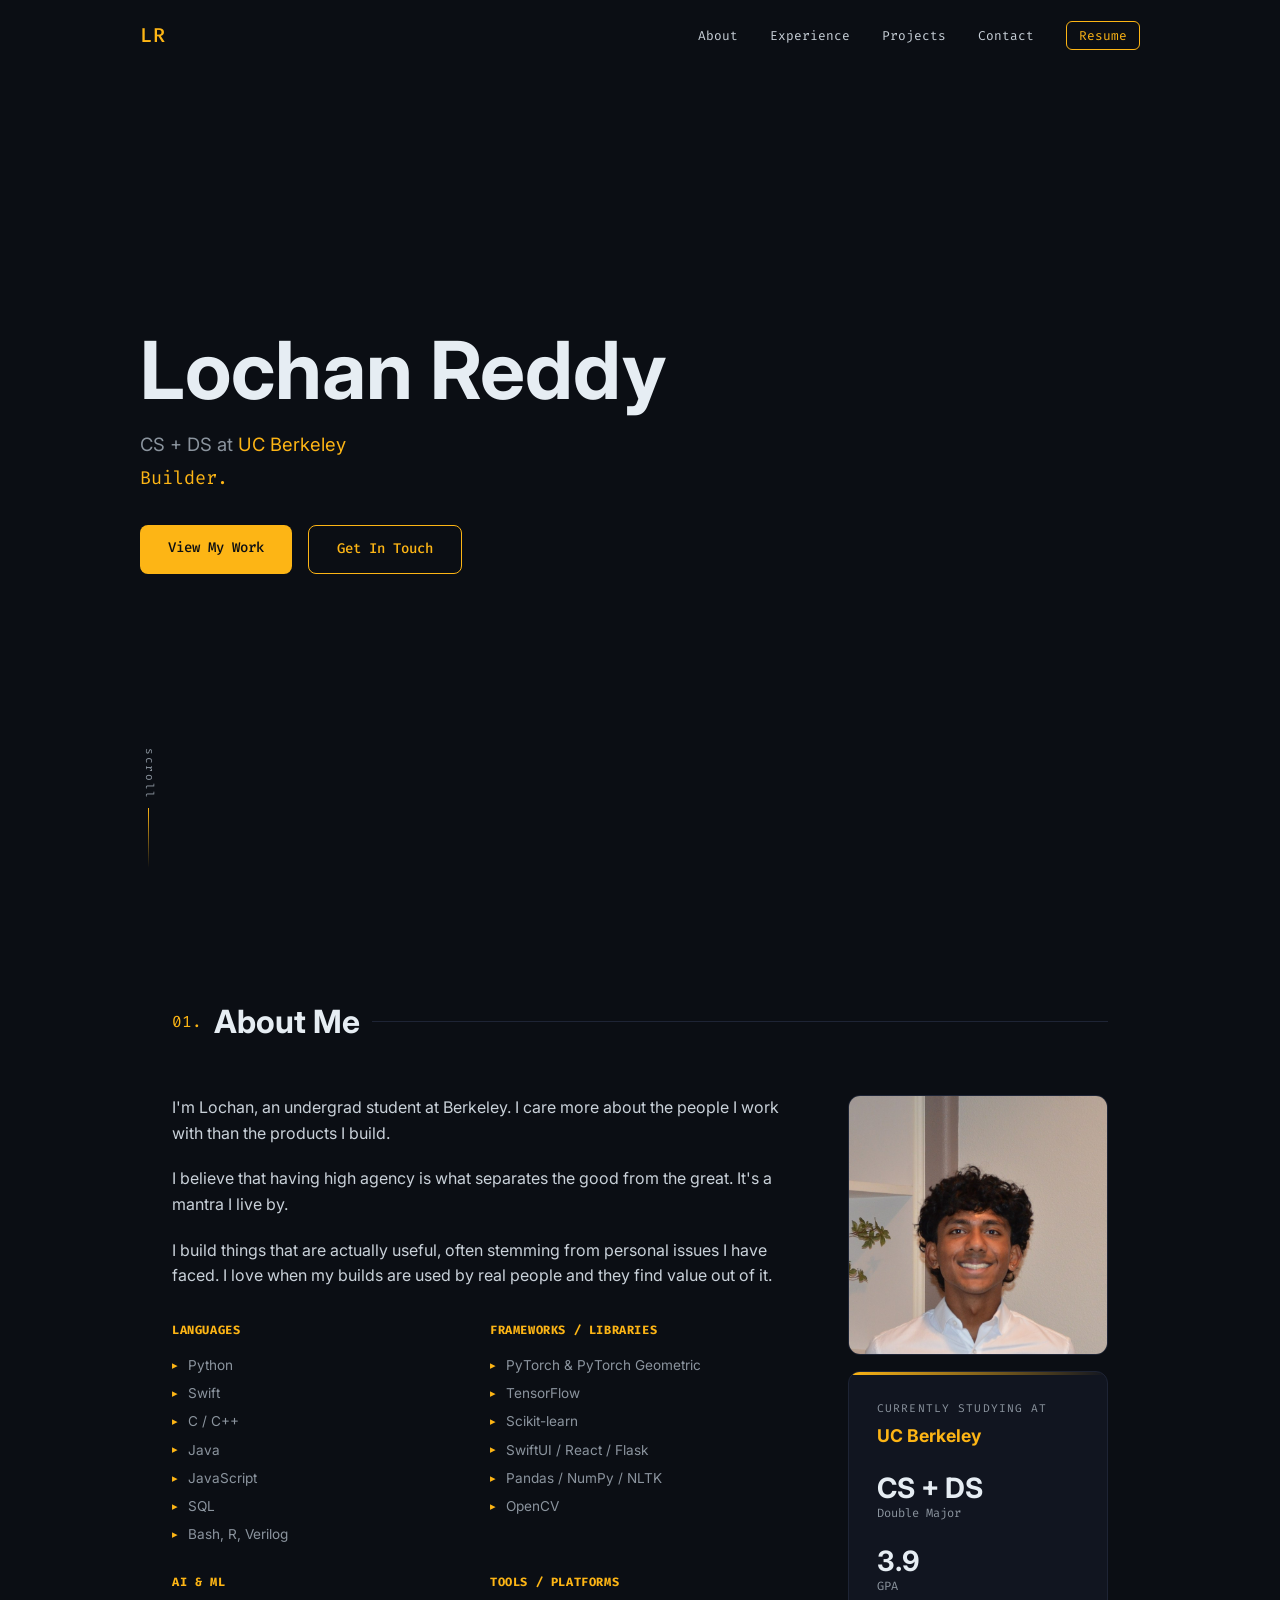
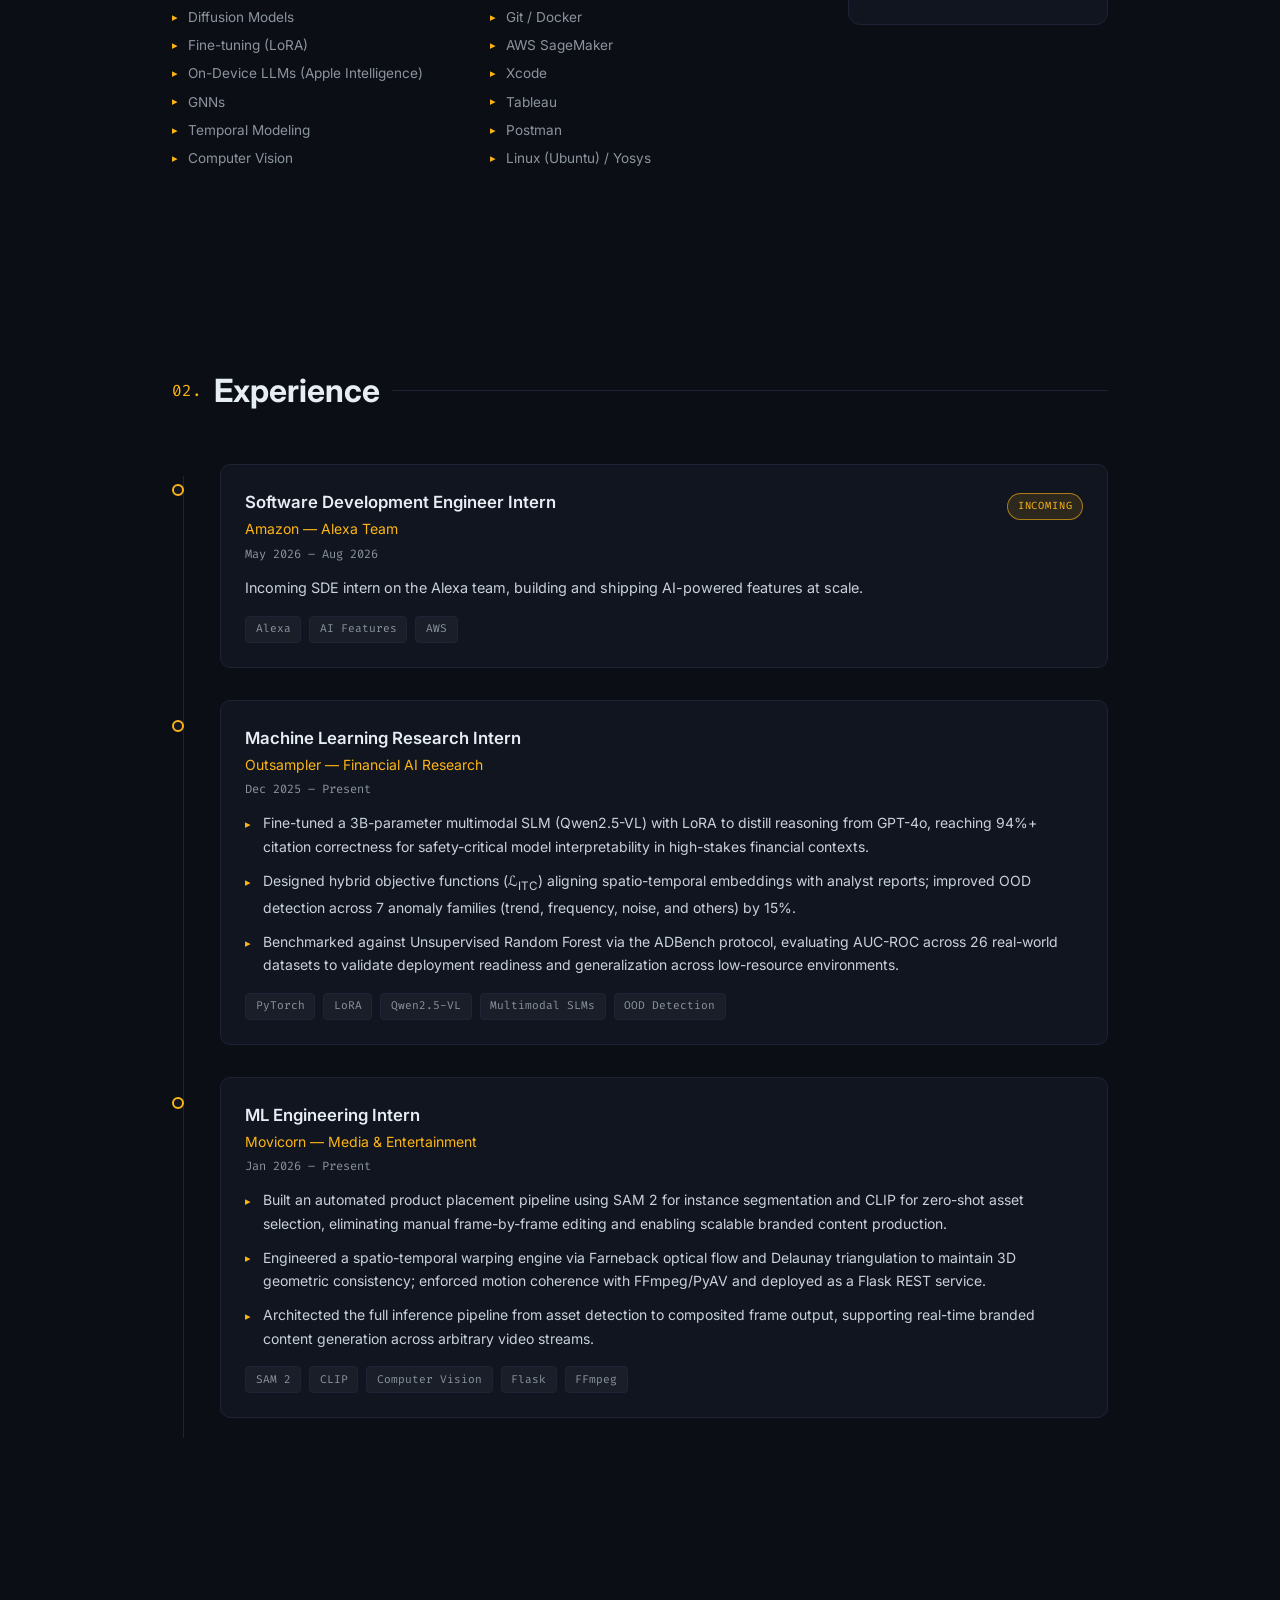
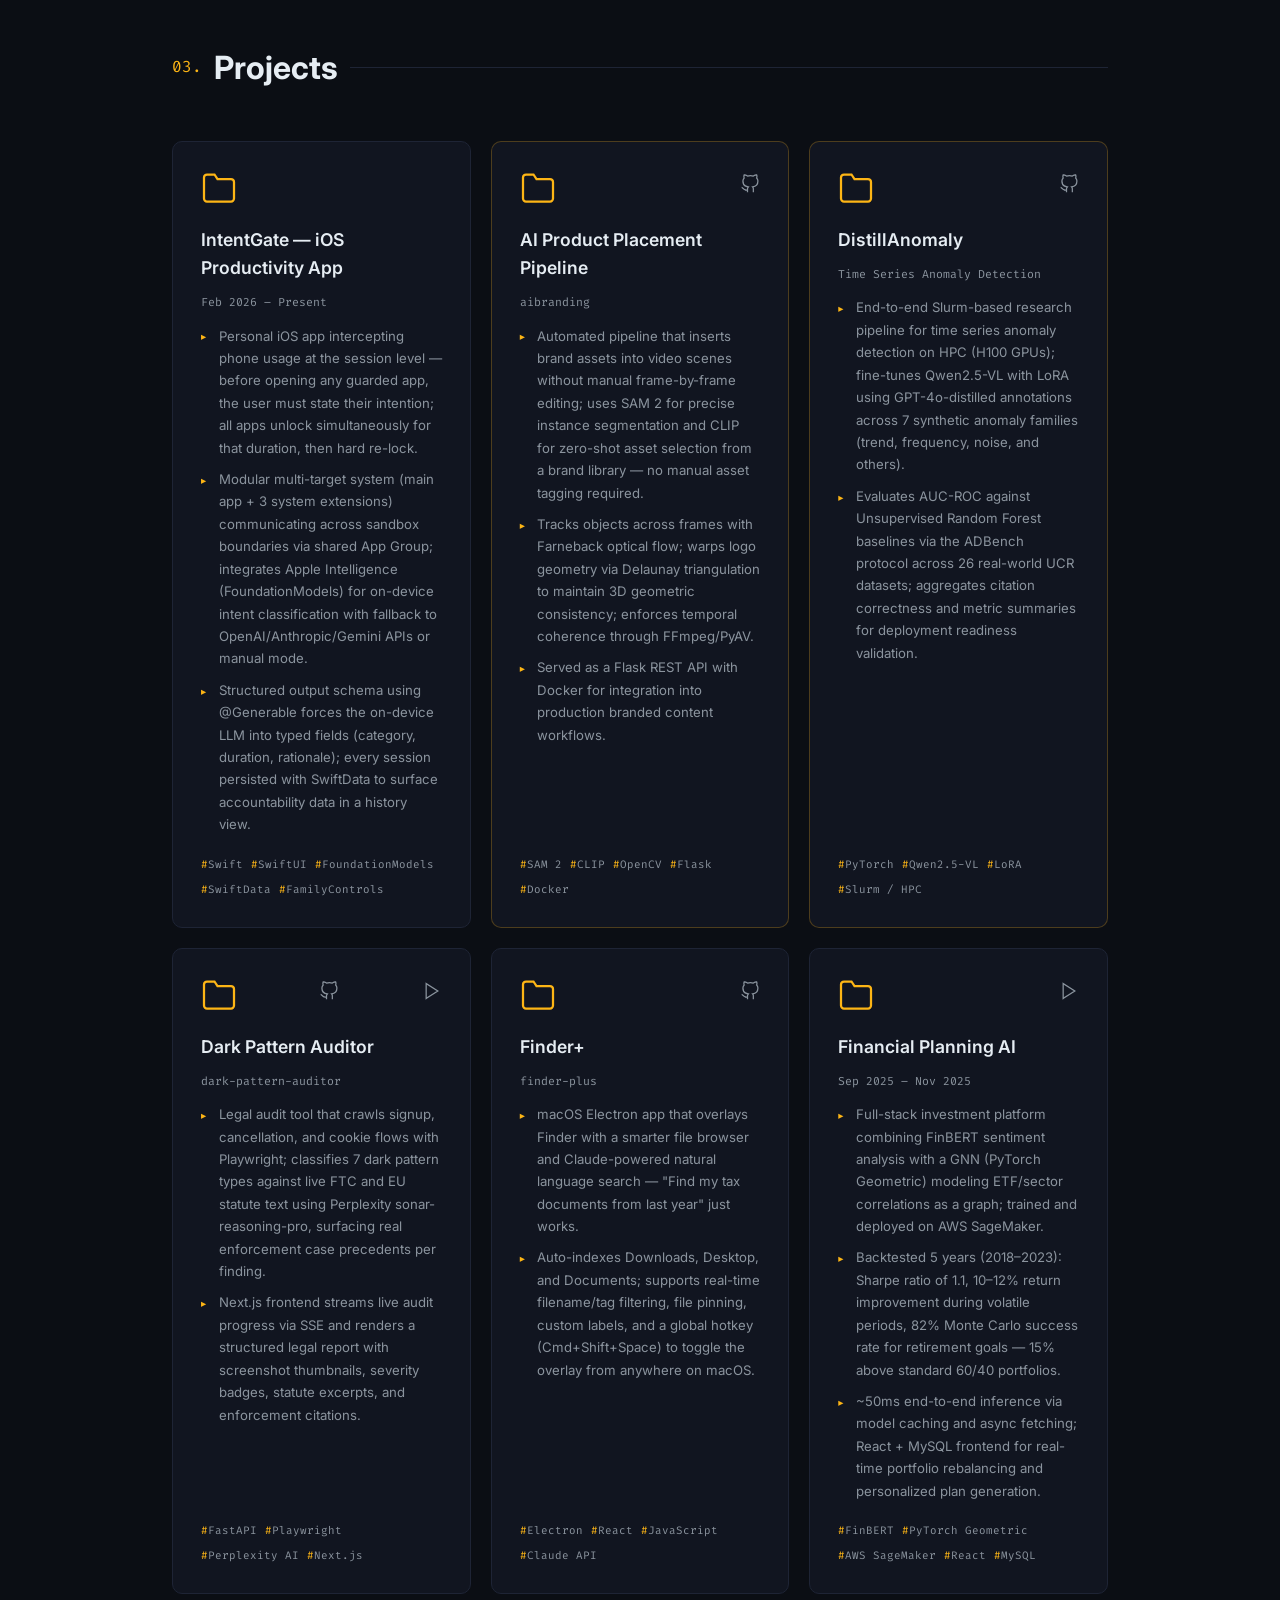
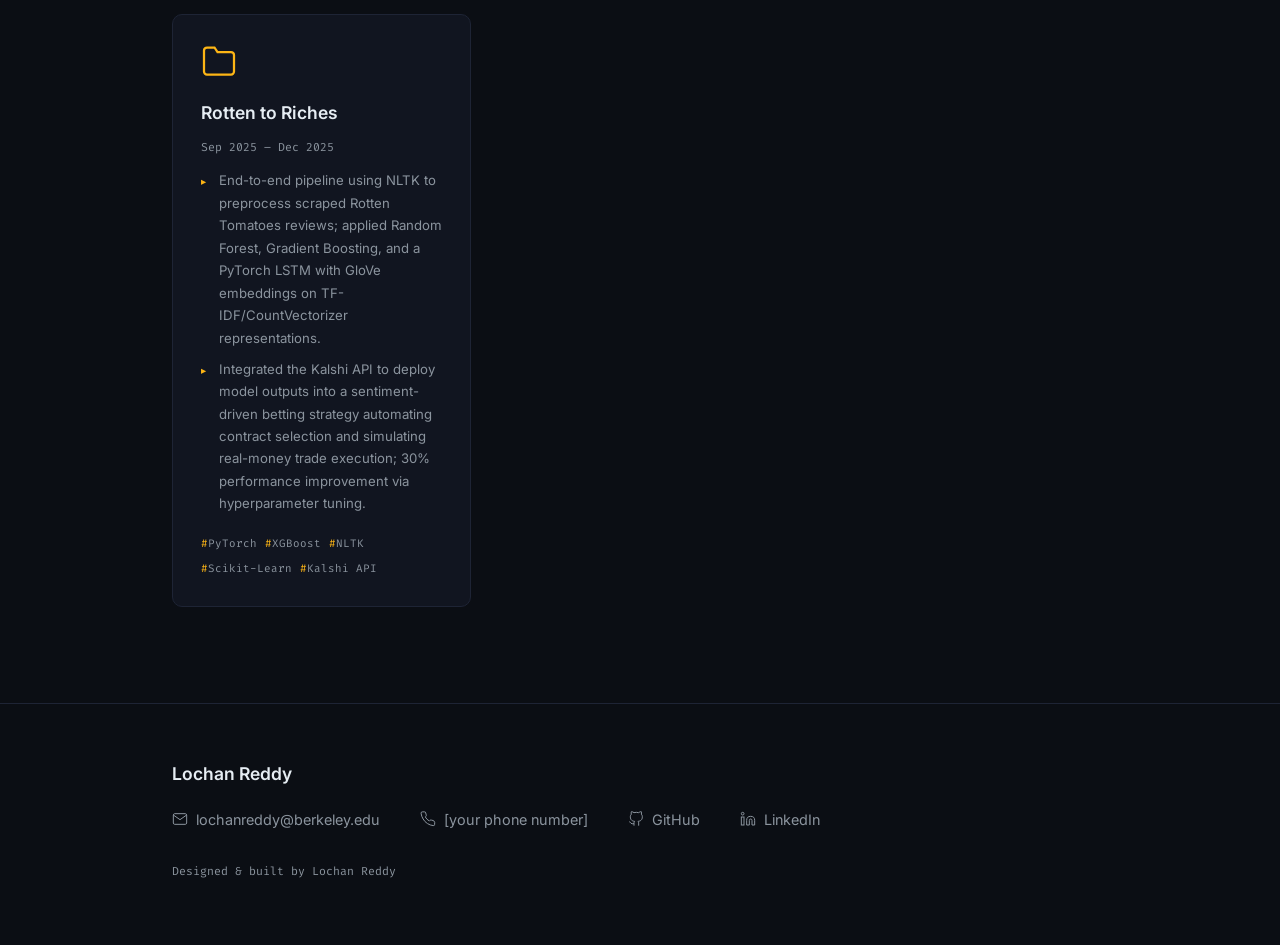
==== commit f6da755b: "Fix Financial Planning AI card: move demo button inside pc-icons div Co-Authored-By: Claude Sonnet 4" ====
--- a/index.html
+++ b/index.html
@@ -351,8 +351,7 @@
           <div class="pc-top">
             <div class="pc-icons">
               <svg class="pc-folder" xmlns="http://www.w3.org/2000/svg" viewBox="0 0 24 24" fill="none" stroke="currentColor" stroke-width="1.5"><path d="M22 19a2 2 0 0 1-2 2H4a2 2 0 0 1-2-2V5a2 2 0 0 1 2-2h5l2 3h9a2 2 0 0 1 2 2z"/></svg>
-            </div>
-            <a href="https://www.youtube.com/watch?v=hWL3-c6bSq4" target="_blank" rel="noopener" aria-label="Demo" class="pc-link">
+              <a href="https://www.youtube.com/watch?v=hWL3-c6bSq4" target="_blank" rel="noopener" aria-label="Demo" class="pc-link">
                 <svg xmlns="http://www.w3.org/2000/svg" viewBox="0 0 24 24" fill="none" stroke="currentColor" stroke-width="1.5"><polygon points="5 3 19 12 5 21 5 3"/></svg>
               </a>
             </div>
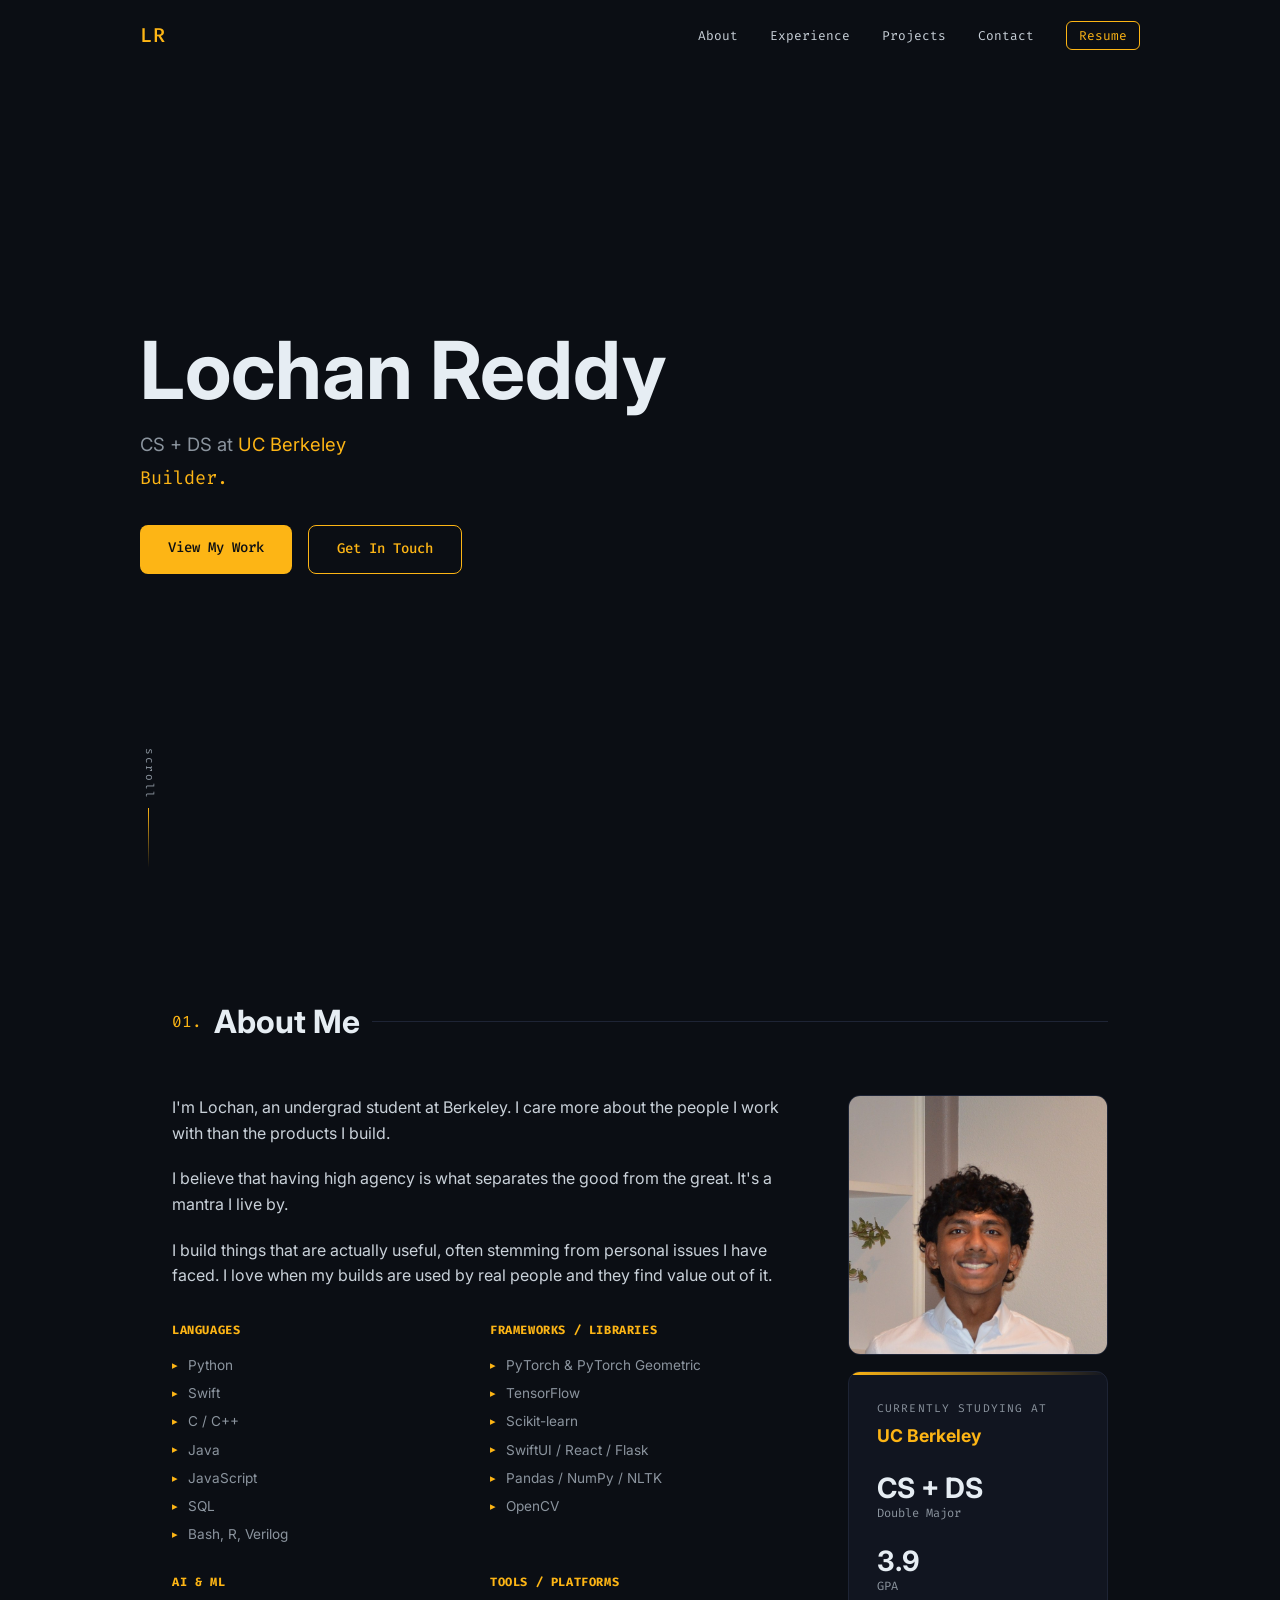
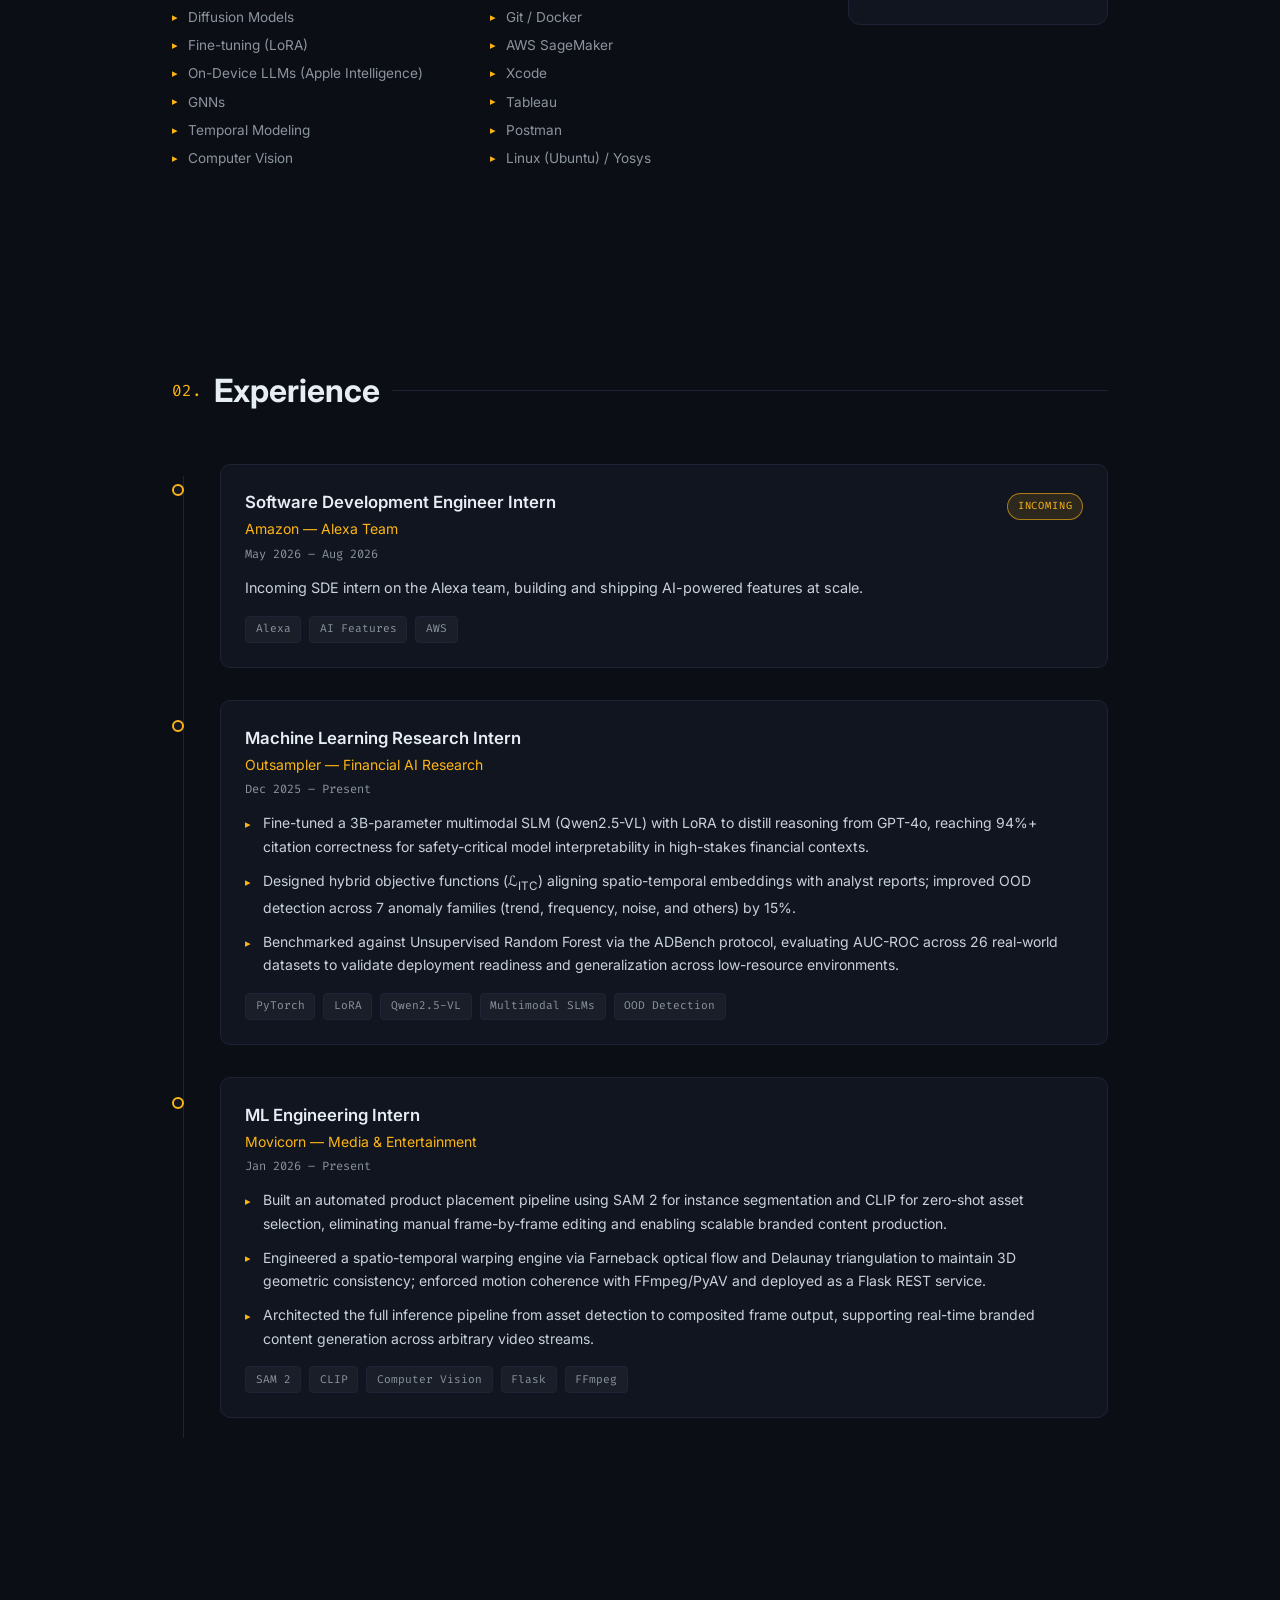
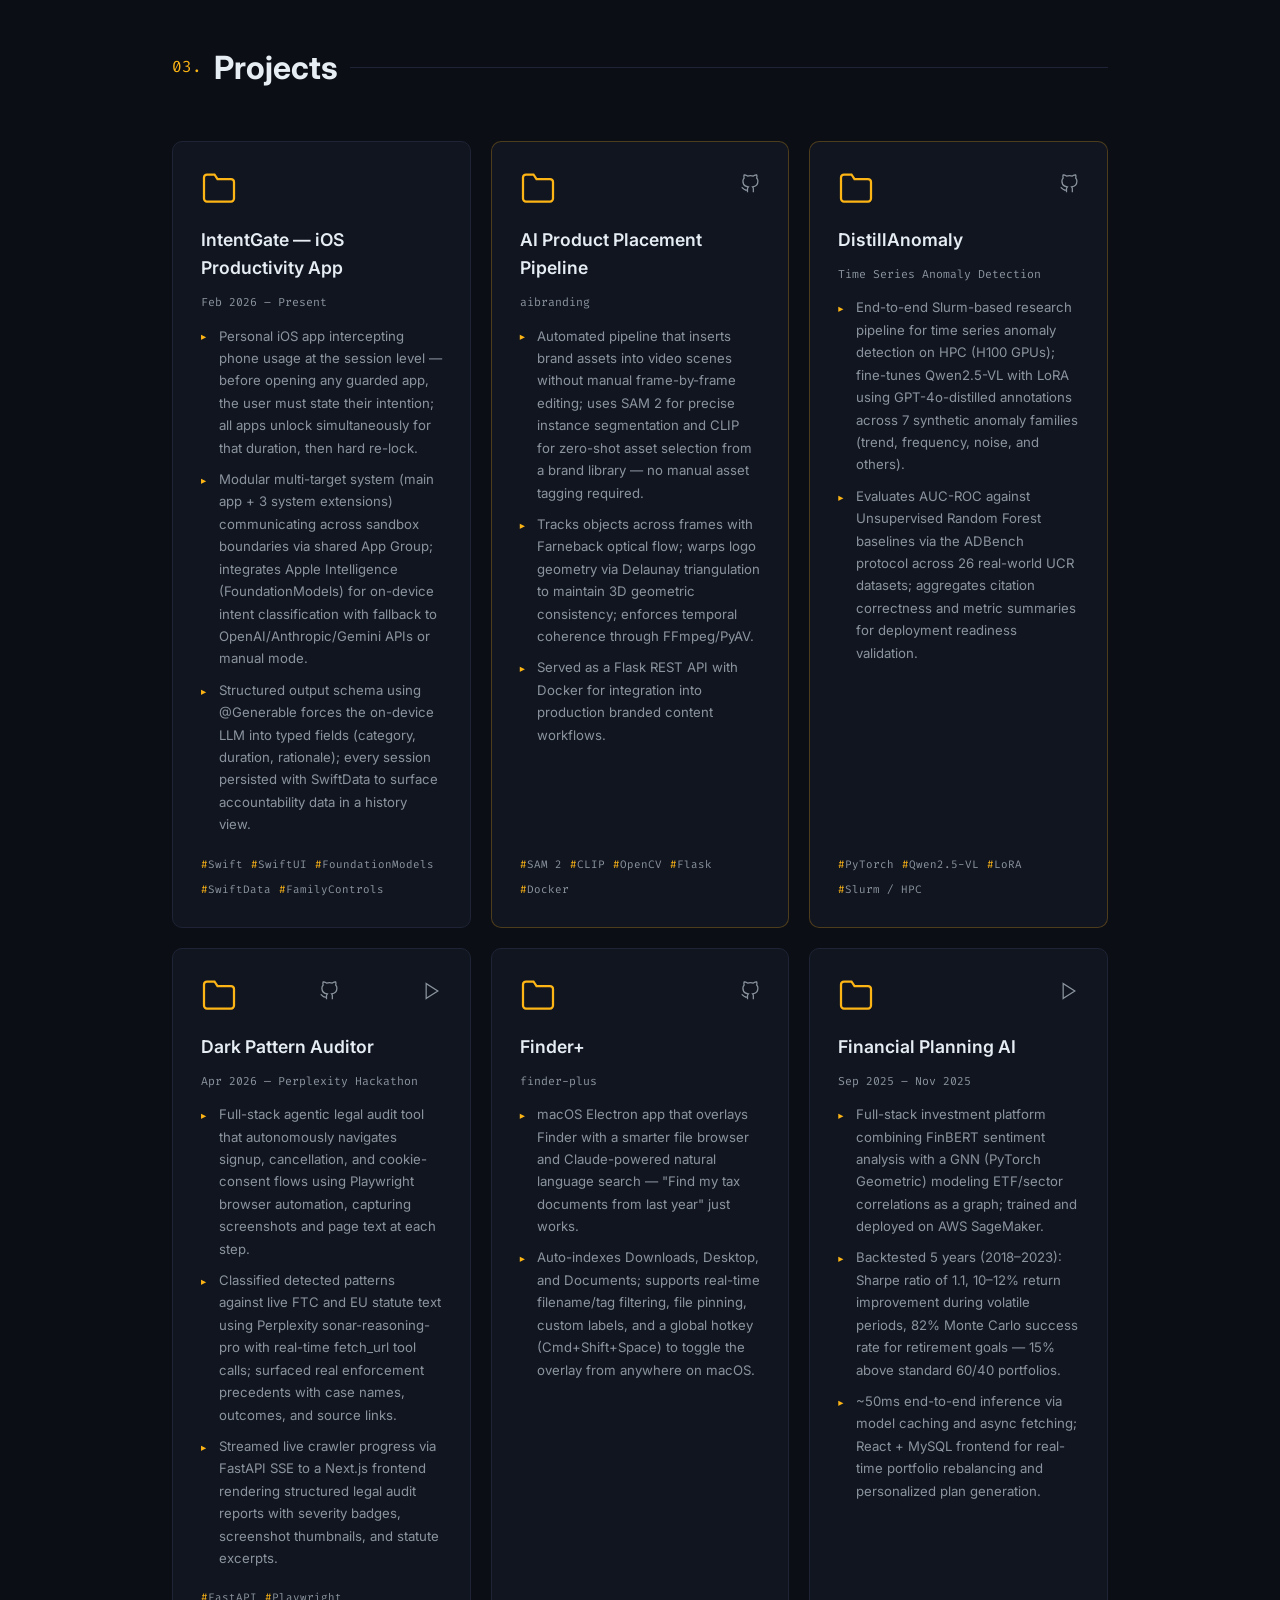
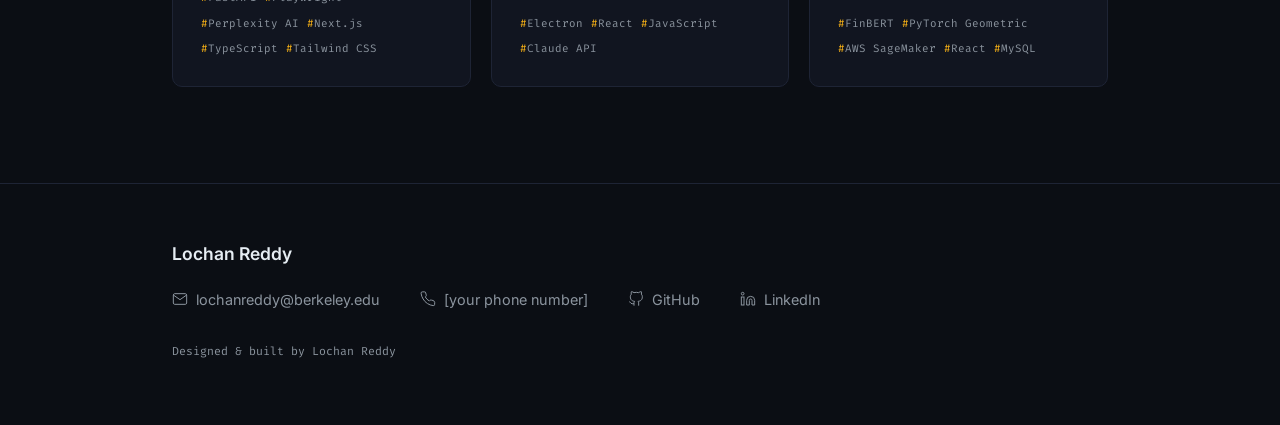
==== commit 8e1a6ec9: "Update resume PDF and sync site to new resume - Dark Pattern Auditor: new 3-bullet description, date" ====
--- a/index.html
+++ b/index.html
@@ -308,10 +308,11 @@
               </a>
             </div>
             <h3 class="pc-title">Dark Pattern Auditor</h3>
-            <p class="pc-date-small">dark-pattern-auditor</p>
-            <ul class="pc-bullets">
-              <li>Legal audit tool that crawls signup, cancellation, and cookie flows with Playwright; classifies 7 dark pattern types against live FTC and EU statute text using Perplexity sonar-reasoning-pro, surfacing real enforcement case precedents per finding.</li>
-              <li>Next.js frontend streams live audit progress via SSE and renders a structured legal report with screenshot thumbnails, severity badges, statute excerpts, and enforcement citations.</li>
+            <p class="pc-date-small">Apr 2026 &mdash; Perplexity Hackathon</p>
+            <ul class="pc-bullets">
+              <li>Full-stack agentic legal audit tool that autonomously navigates signup, cancellation, and cookie-consent flows using Playwright browser automation, capturing screenshots and page text at each step.</li>
+              <li>Classified detected patterns against live FTC and EU statute text using Perplexity sonar-reasoning-pro with real-time fetch_url tool calls; surfaced real enforcement precedents with case names, outcomes, and source links.</li>
+              <li>Streamed live crawler progress via FastAPI SSE to a Next.js frontend rendering structured legal audit reports with severity badges, screenshot thumbnails, and statute excerpts.</li>
             </ul>
           </div>
           <div class="pc-tags">
@@ -319,6 +320,8 @@
             <span>Playwright</span>
             <span>Perplexity AI</span>
             <span>Next.js</span>
+            <span>TypeScript</span>
+            <span>Tailwind CSS</span>
           </div>
         </div>
 
@@ -372,27 +375,6 @@
           </div>
         </div>
 
-        <!-- Rotten to Riches — no public repo -->
-        <div class="project-card" data-index="6">
-          <div class="pc-top">
-            <div class="pc-icons">
-              <svg class="pc-folder" xmlns="http://www.w3.org/2000/svg" viewBox="0 0 24 24" fill="none" stroke="currentColor" stroke-width="1.5"><path d="M22 19a2 2 0 0 1-2 2H4a2 2 0 0 1-2-2V5a2 2 0 0 1 2-2h5l2 3h9a2 2 0 0 1 2 2z"/></svg>
-            </div>
-            <h3 class="pc-title">Rotten to Riches</h3>
-            <p class="pc-date-small">Sep 2025 &ndash; Dec 2025</p>
-            <ul class="pc-bullets">
-              <li>End-to-end pipeline using NLTK to preprocess scraped Rotten Tomatoes reviews; applied Random Forest, Gradient Boosting, and a PyTorch LSTM with GloVe embeddings on TF-IDF/CountVectorizer representations.</li>
-              <li>Integrated the Kalshi API to deploy model outputs into a sentiment-driven betting strategy automating contract selection and simulating real-money trade execution; 30% performance improvement via hyperparameter tuning.</li>
-            </ul>
-          </div>
-          <div class="pc-tags">
-            <span>PyTorch</span>
-            <span>XGBoost</span>
-            <span>NLTK</span>
-            <span>Scikit-Learn</span>
-            <span>Kalshi API</span>
-          </div>
-        </div>
 
       </div>
     </div>
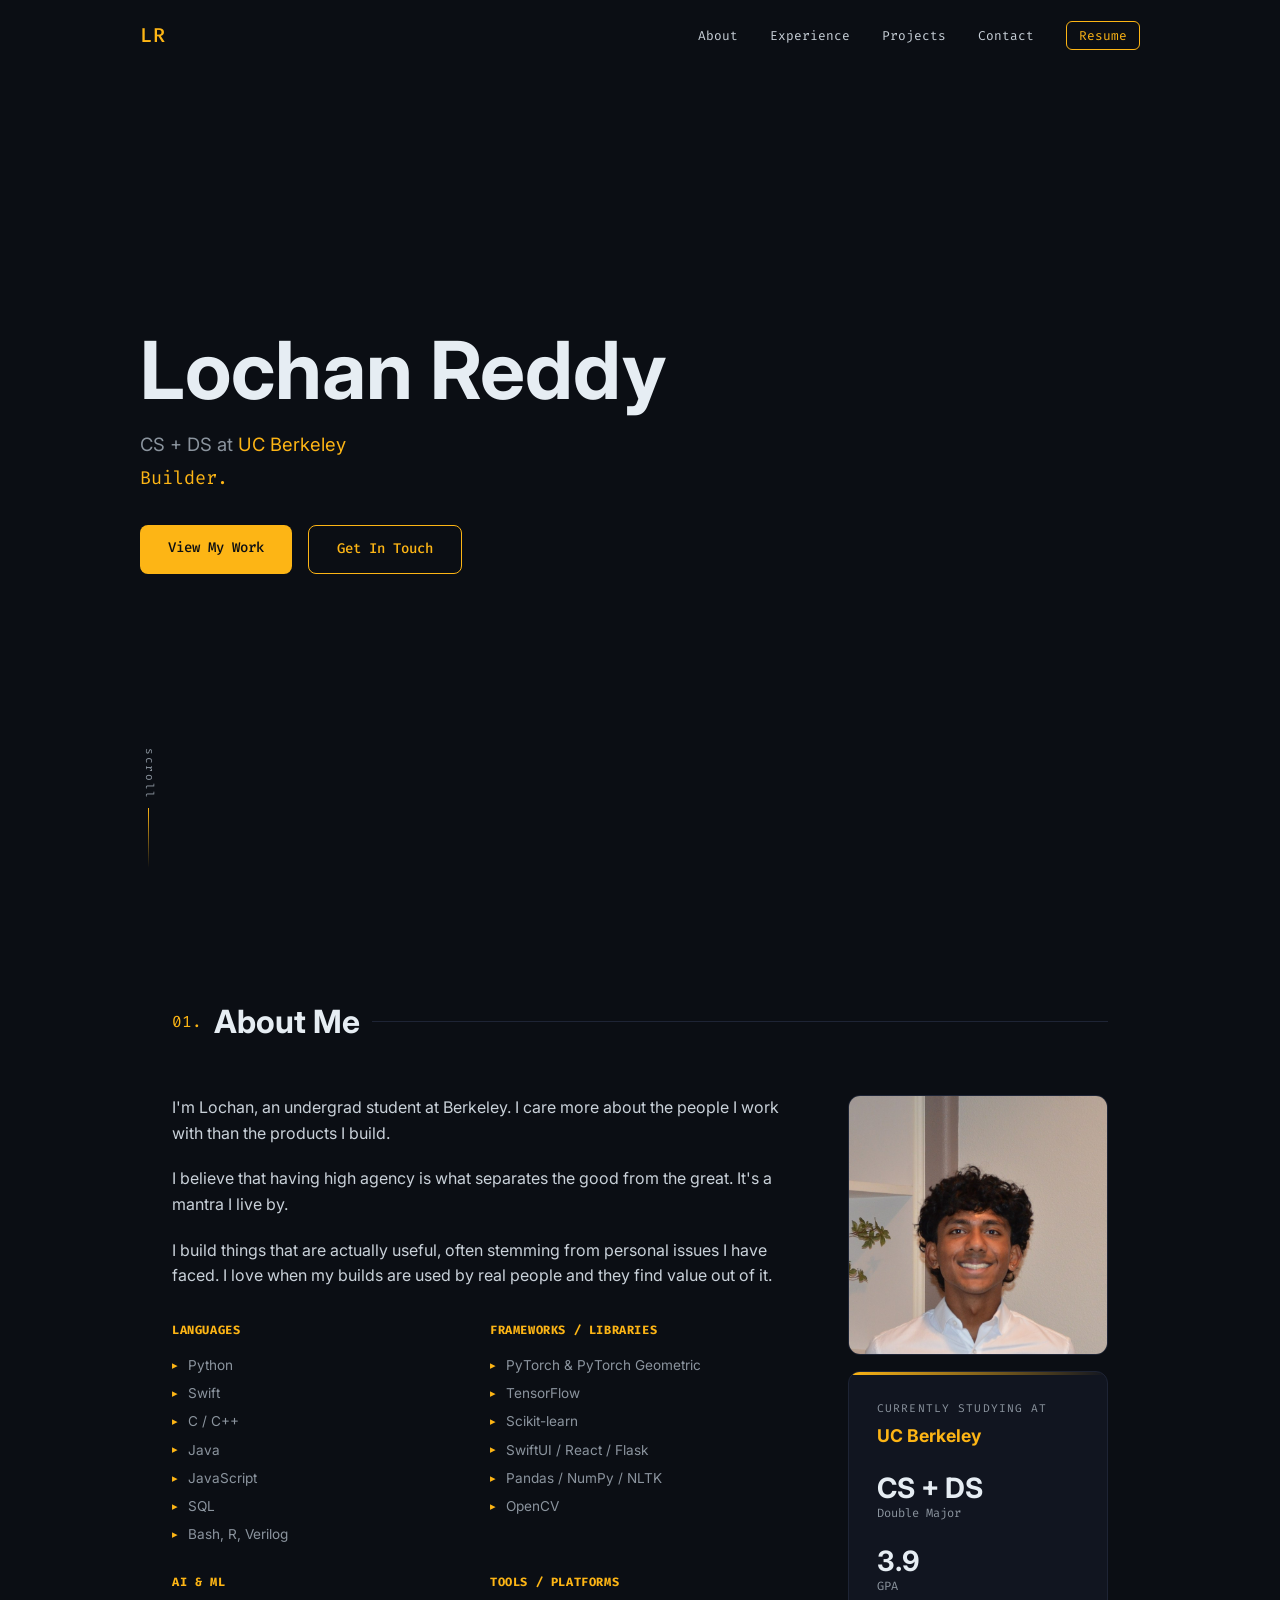
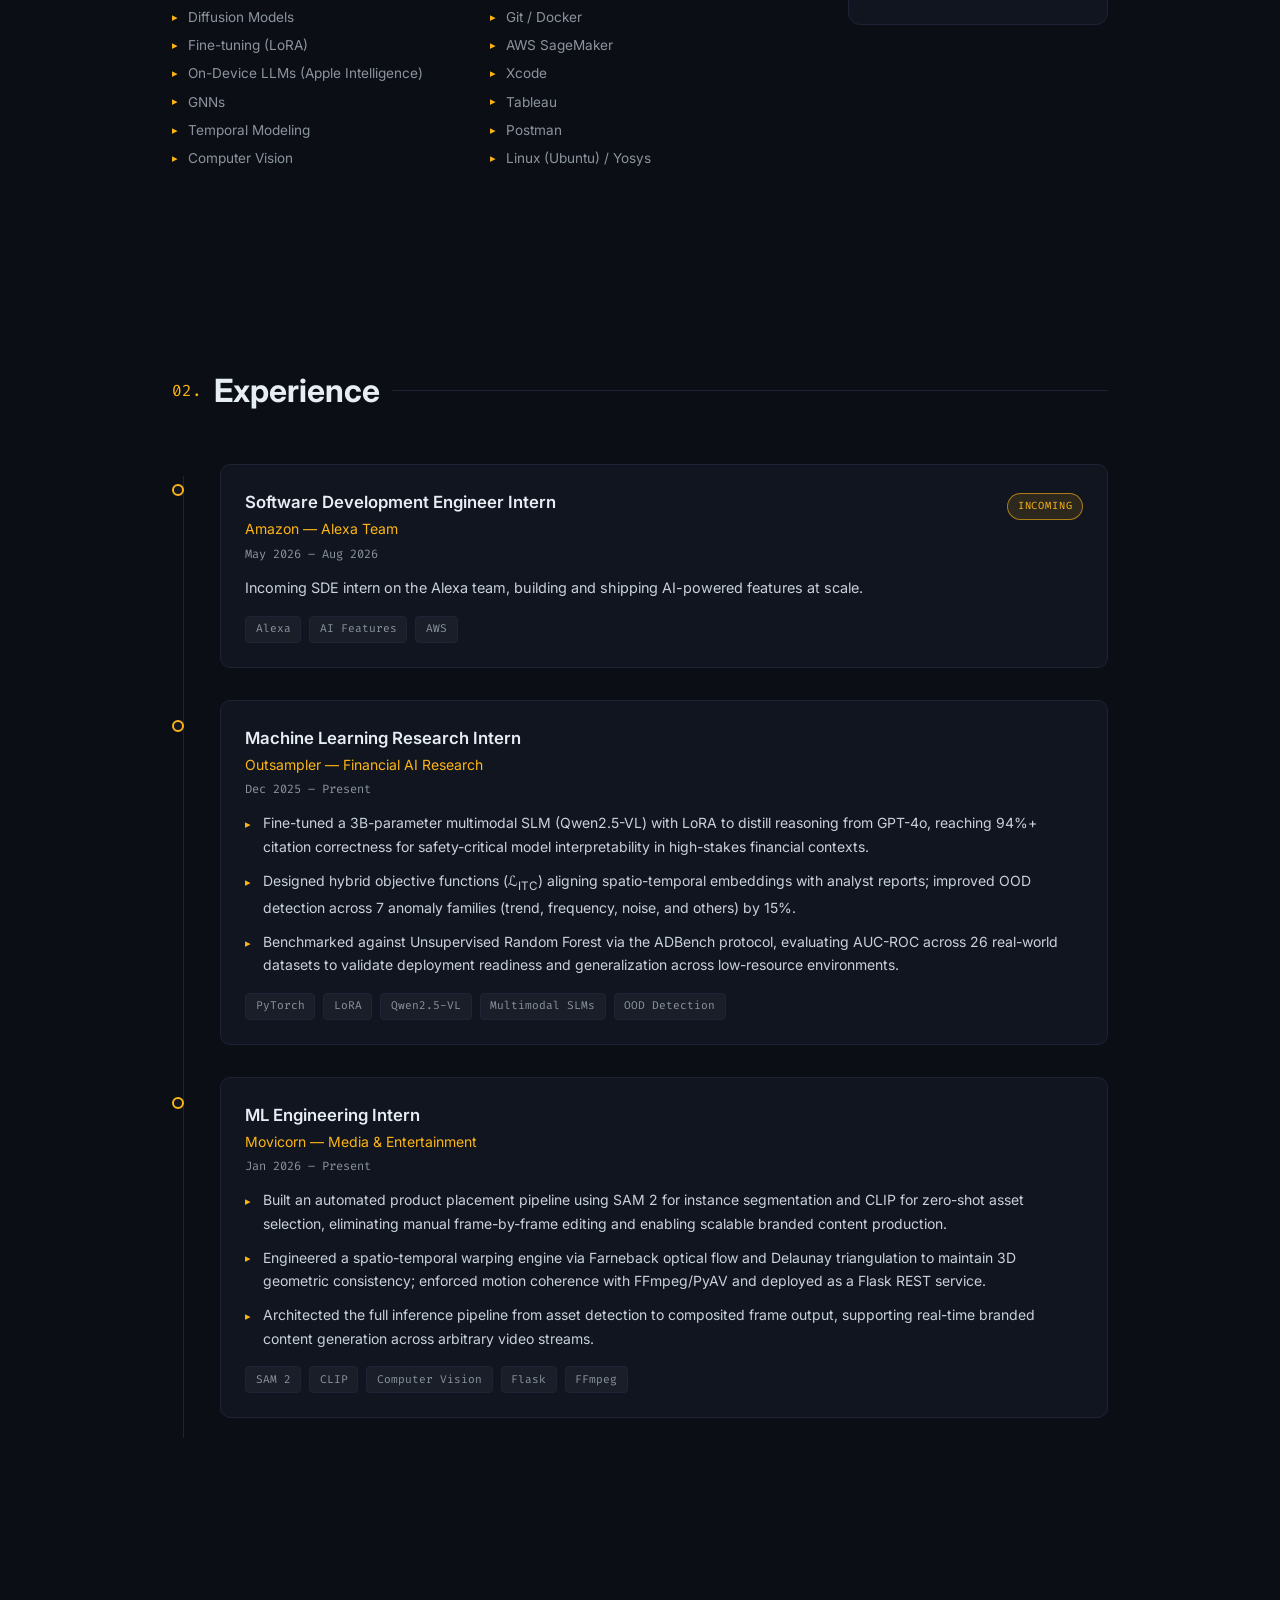
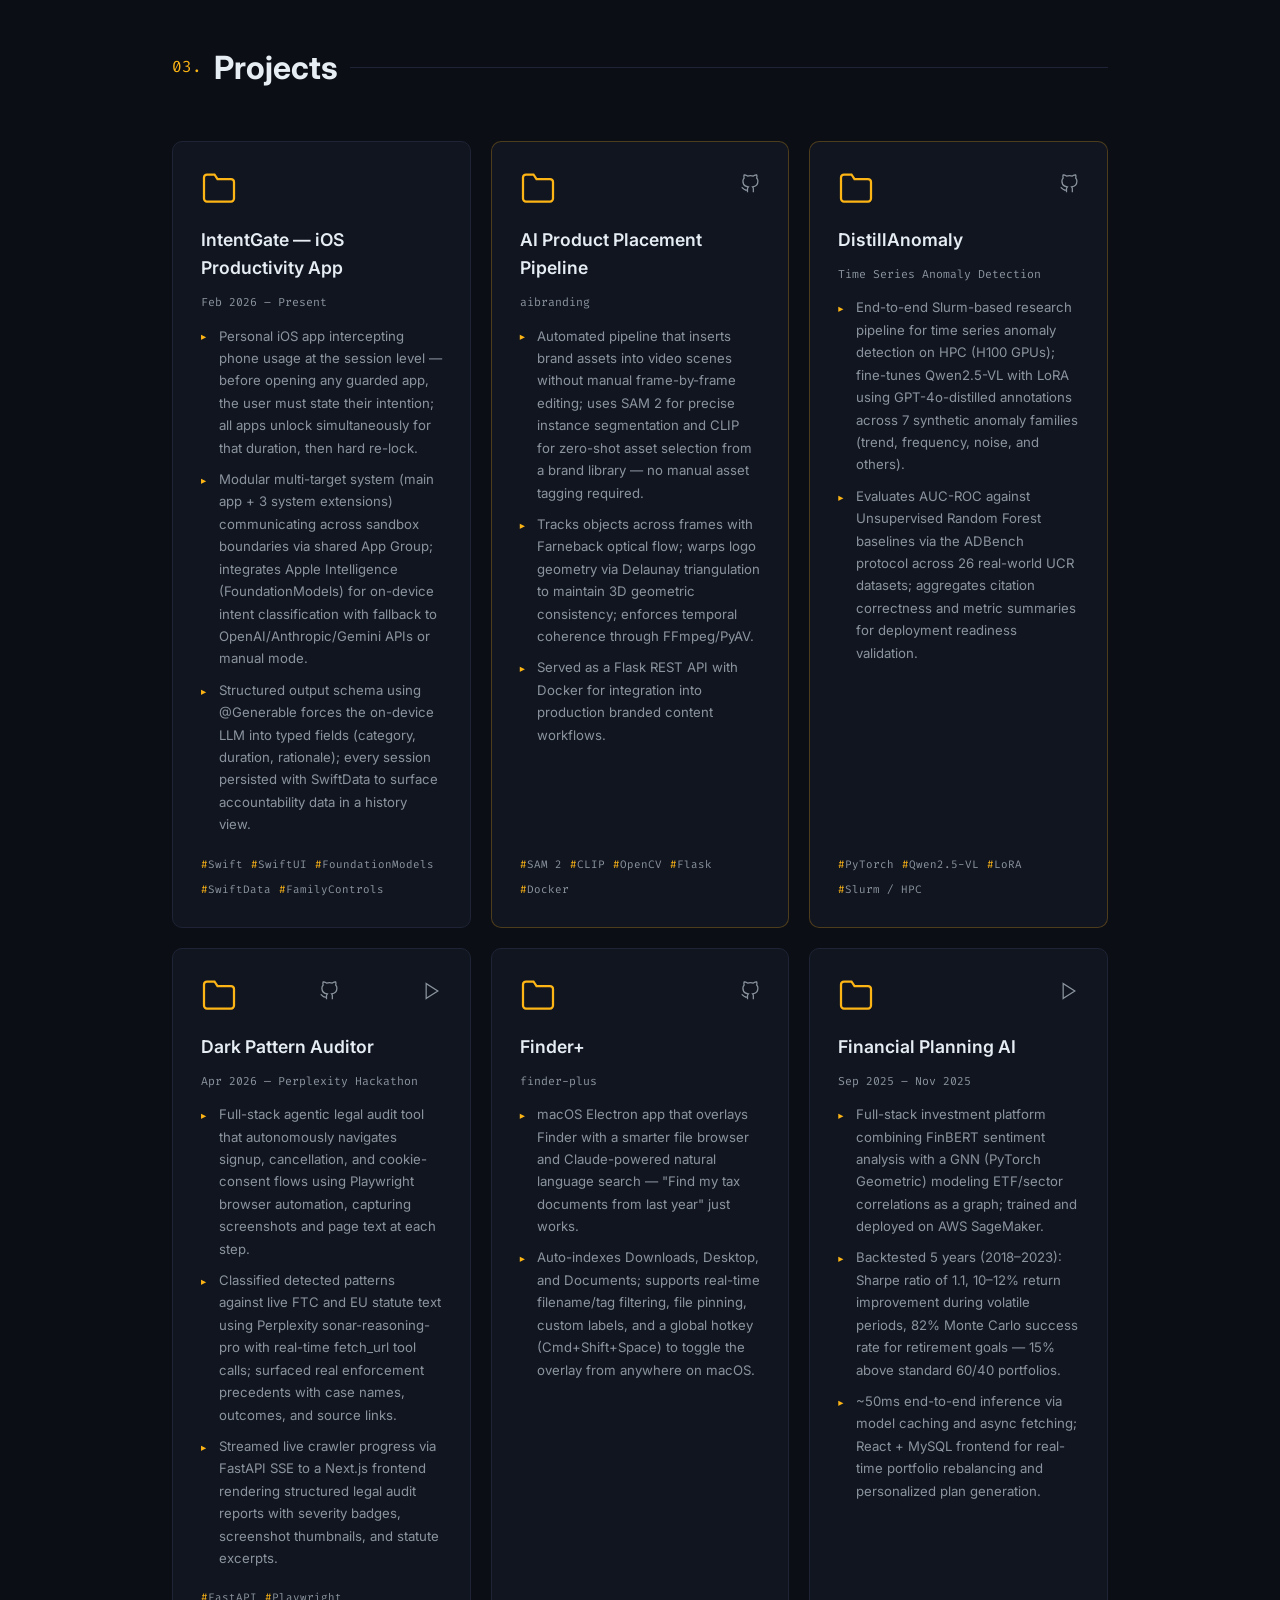
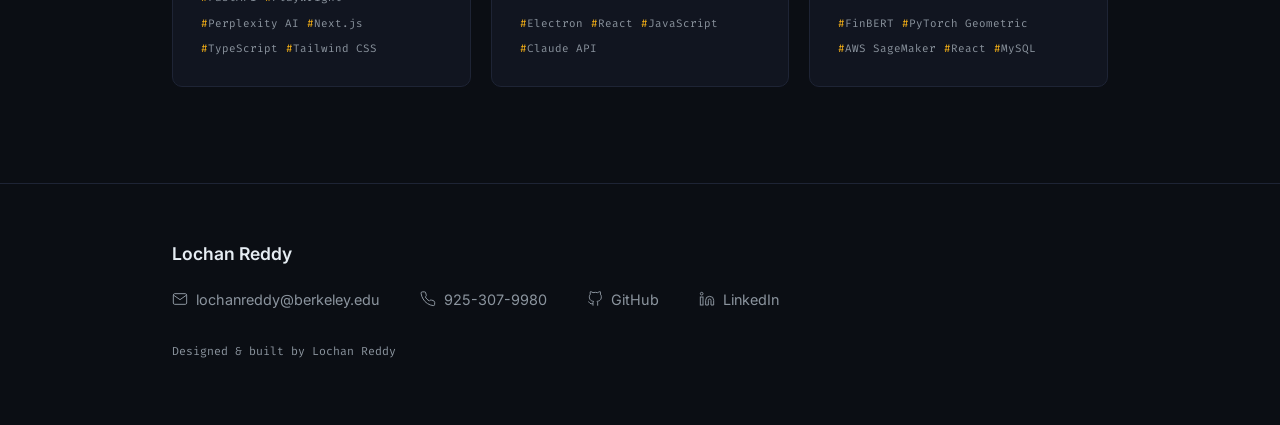
==== commit 6f8a696c: "Obfuscate phone number to prevent web scraping Stores number reversed in a data attribute and recons" ====
--- a/index.html
+++ b/index.html
@@ -390,10 +390,18 @@
             <svg xmlns="http://www.w3.org/2000/svg" viewBox="0 0 24 24" fill="none" stroke="currentColor" stroke-width="1.5"><path d="M4 4h16c1.1 0 2 .9 2 2v12c0 1.1-.9 2-2 2H4c-1.1 0-2-.9-2-2V6c0-1.1.9-2 2-2z"/><polyline points="22,6 12,13 2,6"/></svg>
             lochanreddy@berkeley.edu
           </a>
-          <a href="tel:YOURPHONENUMBER">
+          <a id="phone-link" href="#" data-phone="0899-703-529">
             <svg xmlns="http://www.w3.org/2000/svg" viewBox="0 0 24 24" fill="none" stroke="currentColor" stroke-width="1.5"><path d="M22 16.92v3a2 2 0 0 1-2.18 2 19.79 19.79 0 0 1-8.63-3.07A19.5 19.5 0 0 1 4.69 12a19.79 19.79 0 0 1-3.07-8.67A2 2 0 0 1 3.6 1.27h3a2 2 0 0 1 2 1.72c.13.96.36 1.9.71 2.81a2 2 0 0 1-.45 2.11L7.91 8.91a16 16 0 0 0 6.09 6.09l.91-.91a2 2 0 0 1 2.11-.45c.91.35 1.85.58 2.81.71a2 2 0 0 1 1.72 2.07z"/></svg>
-            [your phone number]
+            <span id="phone-display"></span>
           </a>
+          <script>
+            (function() {
+              var el = document.getElementById('phone-link');
+              var num = el.dataset.phone.split('').reverse().join('');
+              el.href = 'tel:+1' + num.replace(/-/g, '');
+              document.getElementById('phone-display').textContent = num;
+            })();
+          </script>
           <a href="https://github.com/lotionr" target="_blank" rel="noopener">
             <svg xmlns="http://www.w3.org/2000/svg" viewBox="0 0 24 24" fill="none" stroke="currentColor" stroke-width="1.5"><path d="M9 19c-5 1.5-5-2.5-7-3m14 6v-3.87a3.37 3.37 0 0 0-.94-2.61c3.14-.35 6.44-1.54 6.44-7A5.44 5.44 0 0 0 20 4.77 5.07 5.07 0 0 0 19.91 1S18.73.65 16 2.48a13.38 13.38 0 0 0-7 0C6.27.65 5.09 1 5.09 1A5.07 5.07 0 0 0 5 4.77a5.44 5.44 0 0 0-1.5 3.78c0 5.42 3.3 6.61 6.44 7A3.37 3.37 0 0 0 9 18.13V22"/></svg>
             GitHub
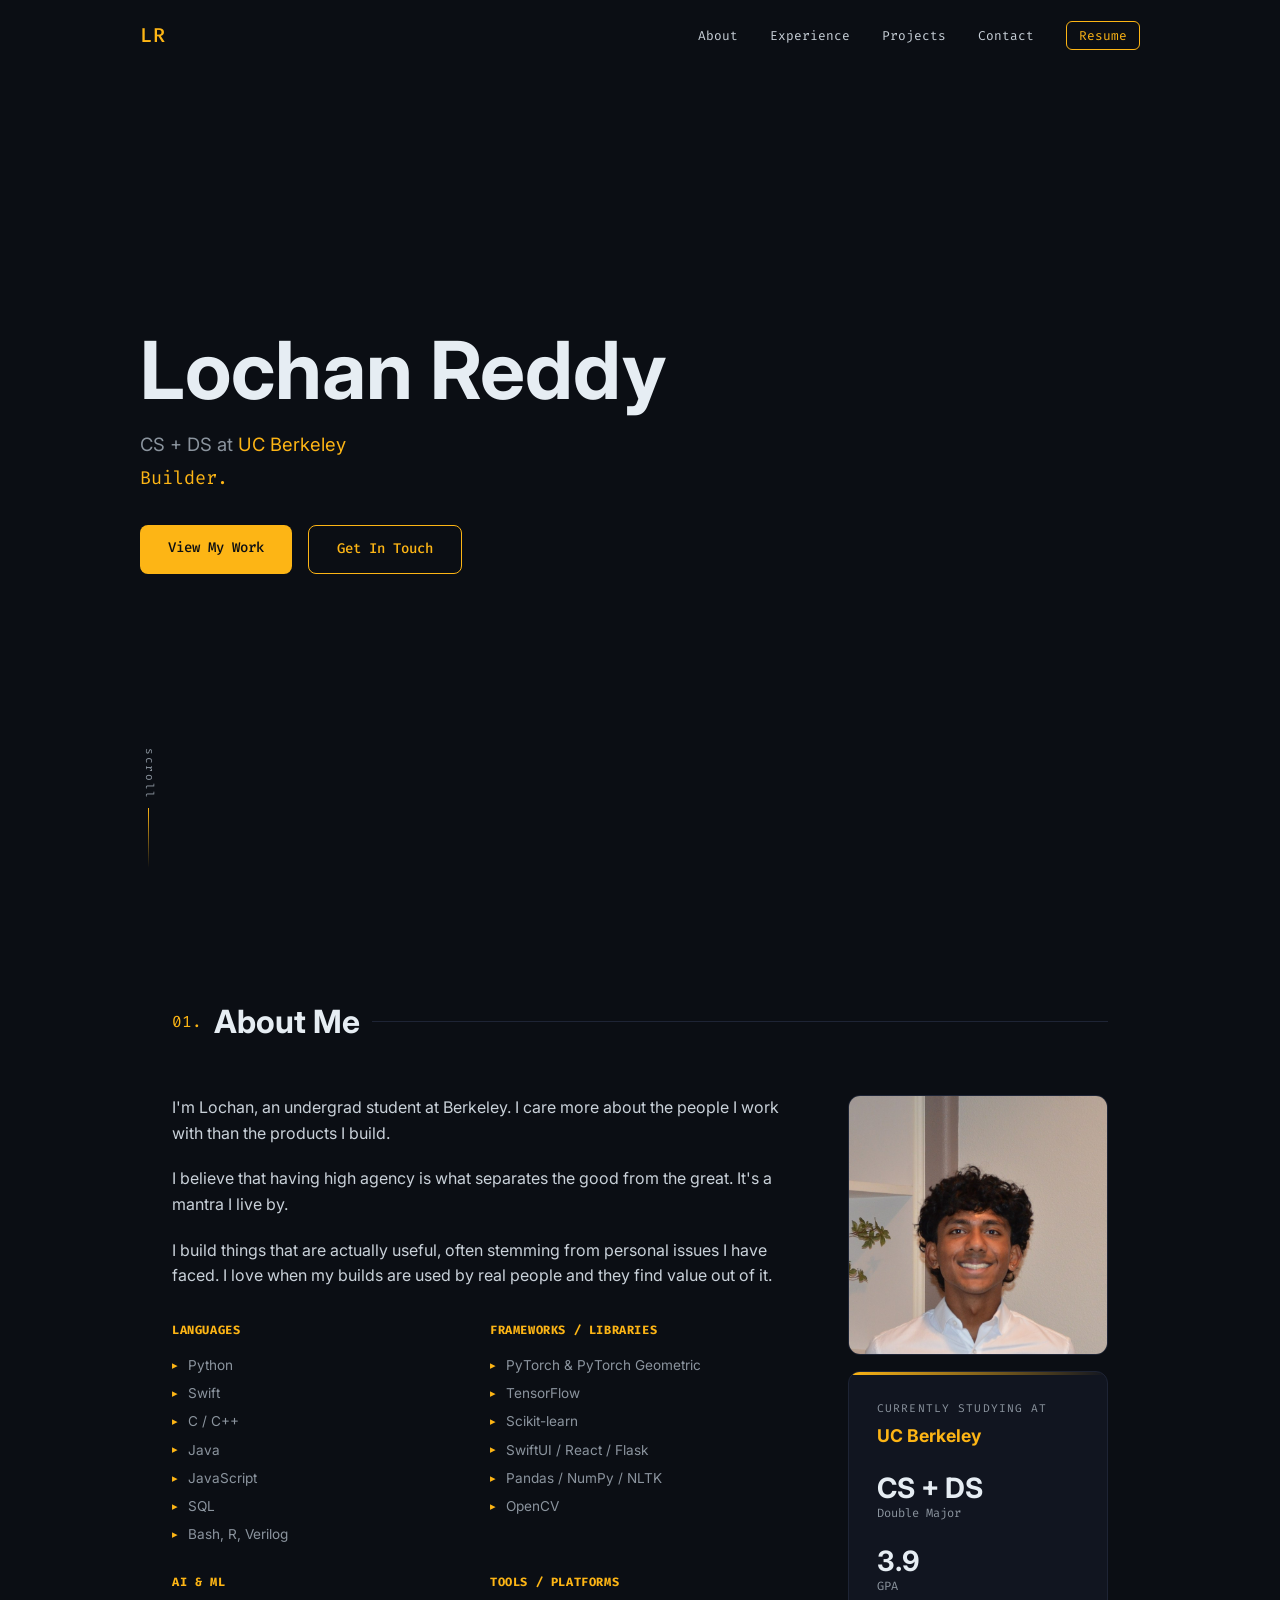
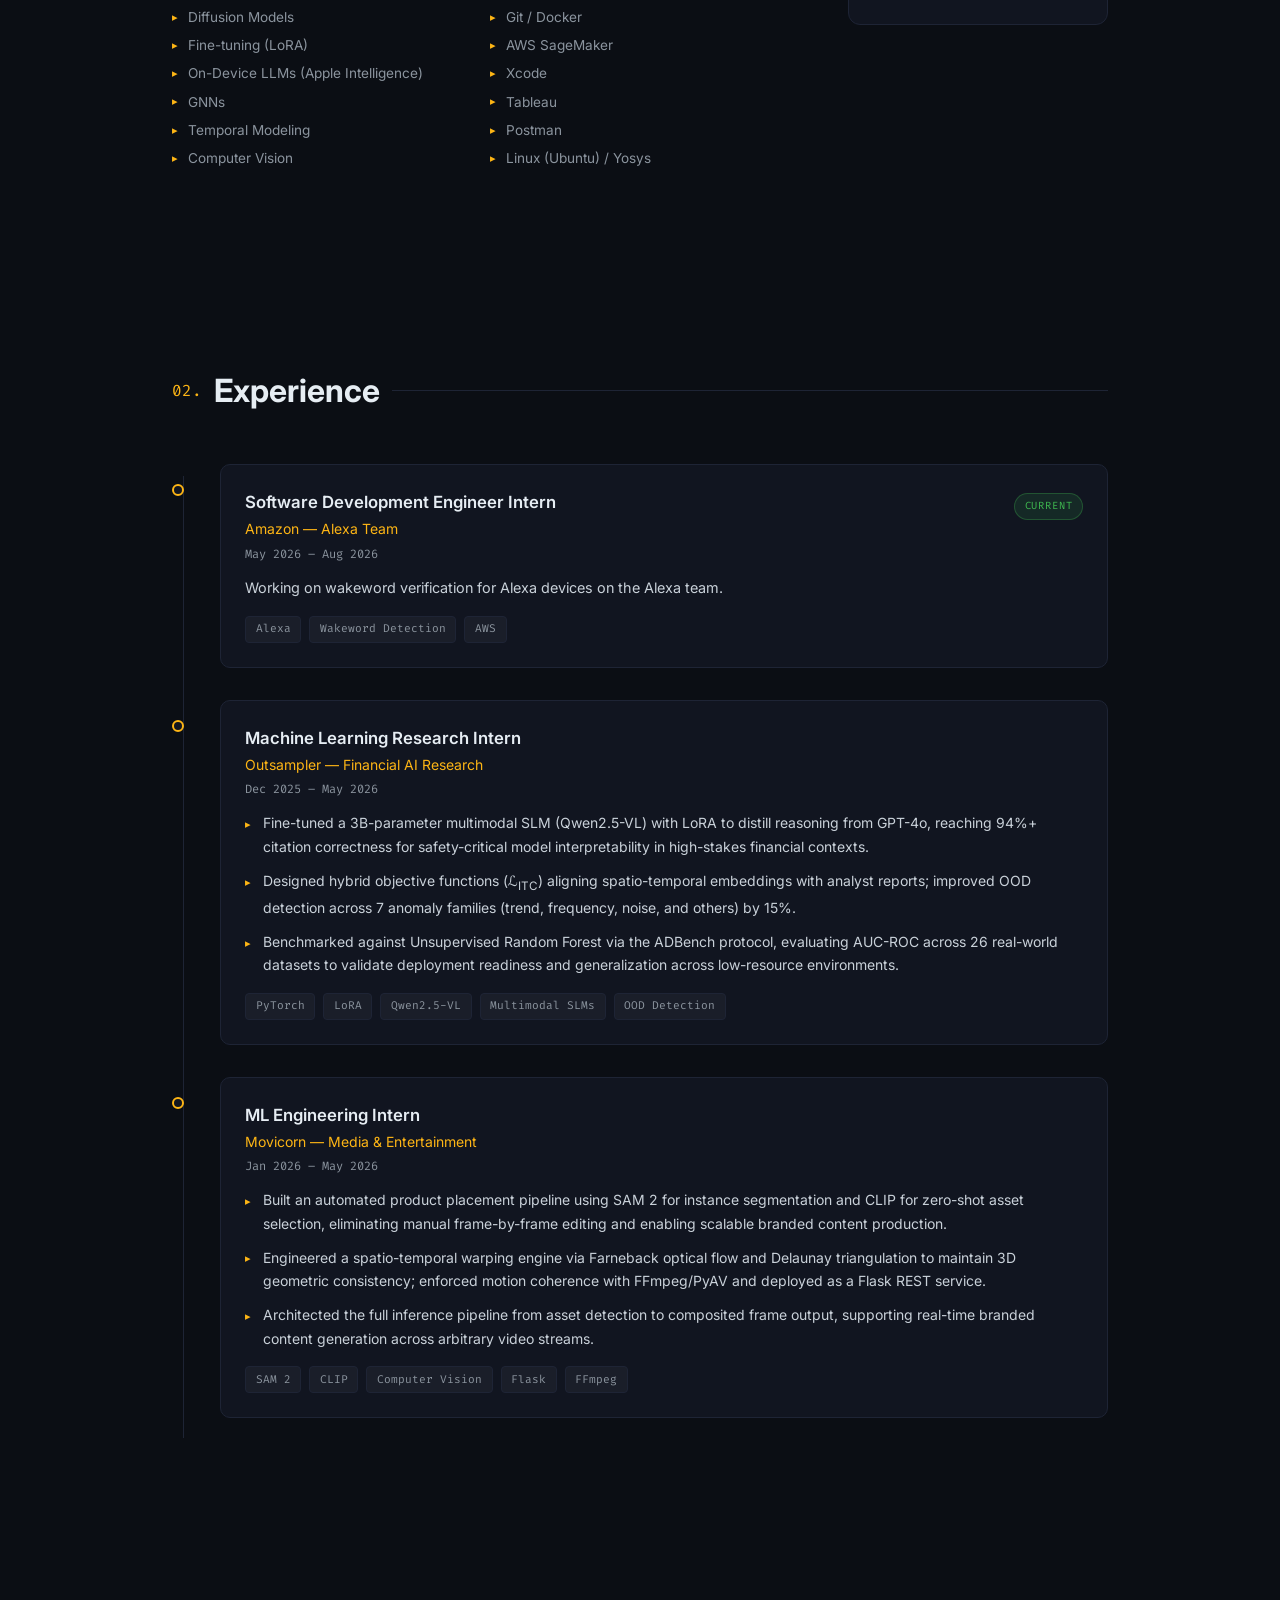
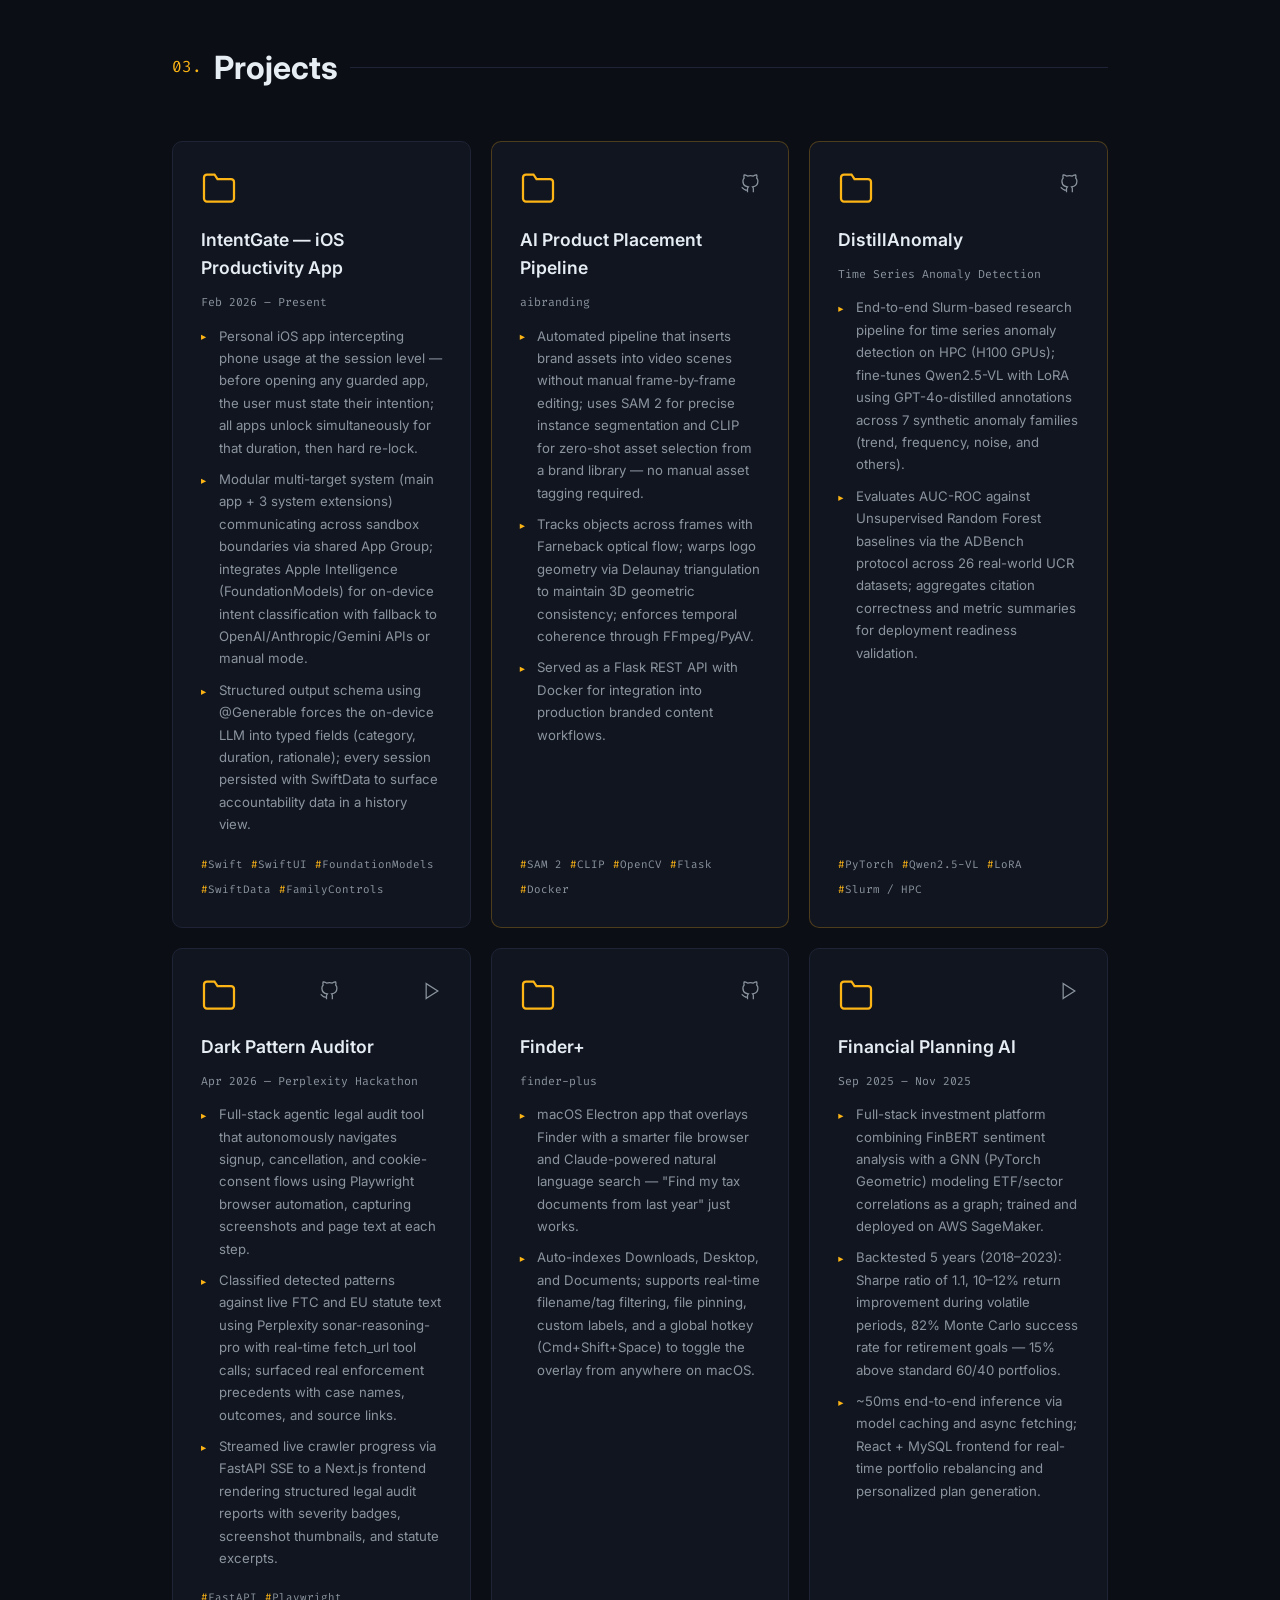
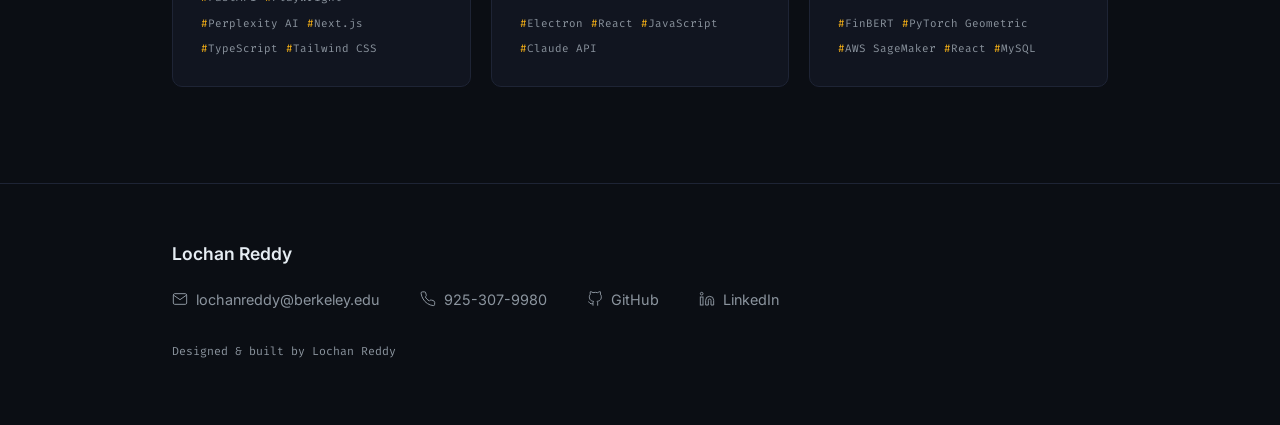
==== commit 3d09795a: "Update experience: Amazon internship now current, end other roles - Amazon/Alexa: badge "Incoming" →" ====
--- a/index.html
+++ b/index.html
@@ -147,16 +147,15 @@
                 <h3 class="tc-role">Software Development Engineer Intern</h3>
                 <p class="tc-company">Amazon &mdash; Alexa Team</p>
               </div>
-              <span class="tc-badge incoming">Incoming</span>
+              <span class="tc-badge current">Current</span>
             </div>
             <p class="tc-date">May 2026 &ndash; Aug 2026</p>
             <p class="tc-desc">
-              Incoming SDE intern on the Alexa team, building and shipping AI-powered
-              features at scale.
+              Working on wakeword verification for Alexa devices on the Alexa team.
             </p>
             <div class="tc-tags">
               <span>Alexa</span>
-              <span>AI Features</span>
+              <span>Wakeword Detection</span>
               <span>AWS</span>
             </div>
           </div>
@@ -171,7 +170,7 @@
                 <p class="tc-company">Outsampler &mdash; Financial AI Research</p>
               </div>
             </div>
-            <p class="tc-date">Dec 2025 &ndash; Present</p>
+            <p class="tc-date">Dec 2025 &ndash; May 2026</p>
             <ul class="tc-bullets">
               <li>Fine-tuned a 3B-parameter multimodal SLM (Qwen2.5-VL) with LoRA to distill reasoning from GPT-4o, reaching 94%+ citation correctness for safety-critical model interpretability in high-stakes financial contexts.</li>
               <li>Designed hybrid objective functions (&Lscr;<sub>ITC</sub>) aligning spatio-temporal embeddings with analyst reports; improved OOD detection across 7 anomaly families (trend, frequency, noise, and others) by 15%.</li>
@@ -196,7 +195,7 @@
                 <p class="tc-company">Movicorn &mdash; Media &amp; Entertainment</p>
               </div>
             </div>
-            <p class="tc-date">Jan 2026 &ndash; Present</p>
+            <p class="tc-date">Jan 2026 &ndash; May 2026</p>
             <ul class="tc-bullets">
               <li>Built an automated product placement pipeline using SAM 2 for instance segmentation and CLIP for zero-shot asset selection, eliminating manual frame-by-frame editing and enabling scalable branded content production.</li>
               <li>Engineered a spatio-temporal warping engine via Farneback optical flow and Delaunay triangulation to maintain 3D geometric consistency; enforced motion coherence with FFmpeg/PyAV and deployed as a Flask REST service.</li>
--- a/style.css
+++ b/style.css
@@ -584,6 +584,11 @@
   color: var(--gold);
   border: 1px solid var(--gold-muted);
 }
+.tc-badge.current {
+  background: rgba(63, 185, 80, 0.12);
+  color: #3fb950;
+  border: 1px solid rgba(63, 185, 80, 0.3);
+}
 
 .tc-tags {
   display: flex;
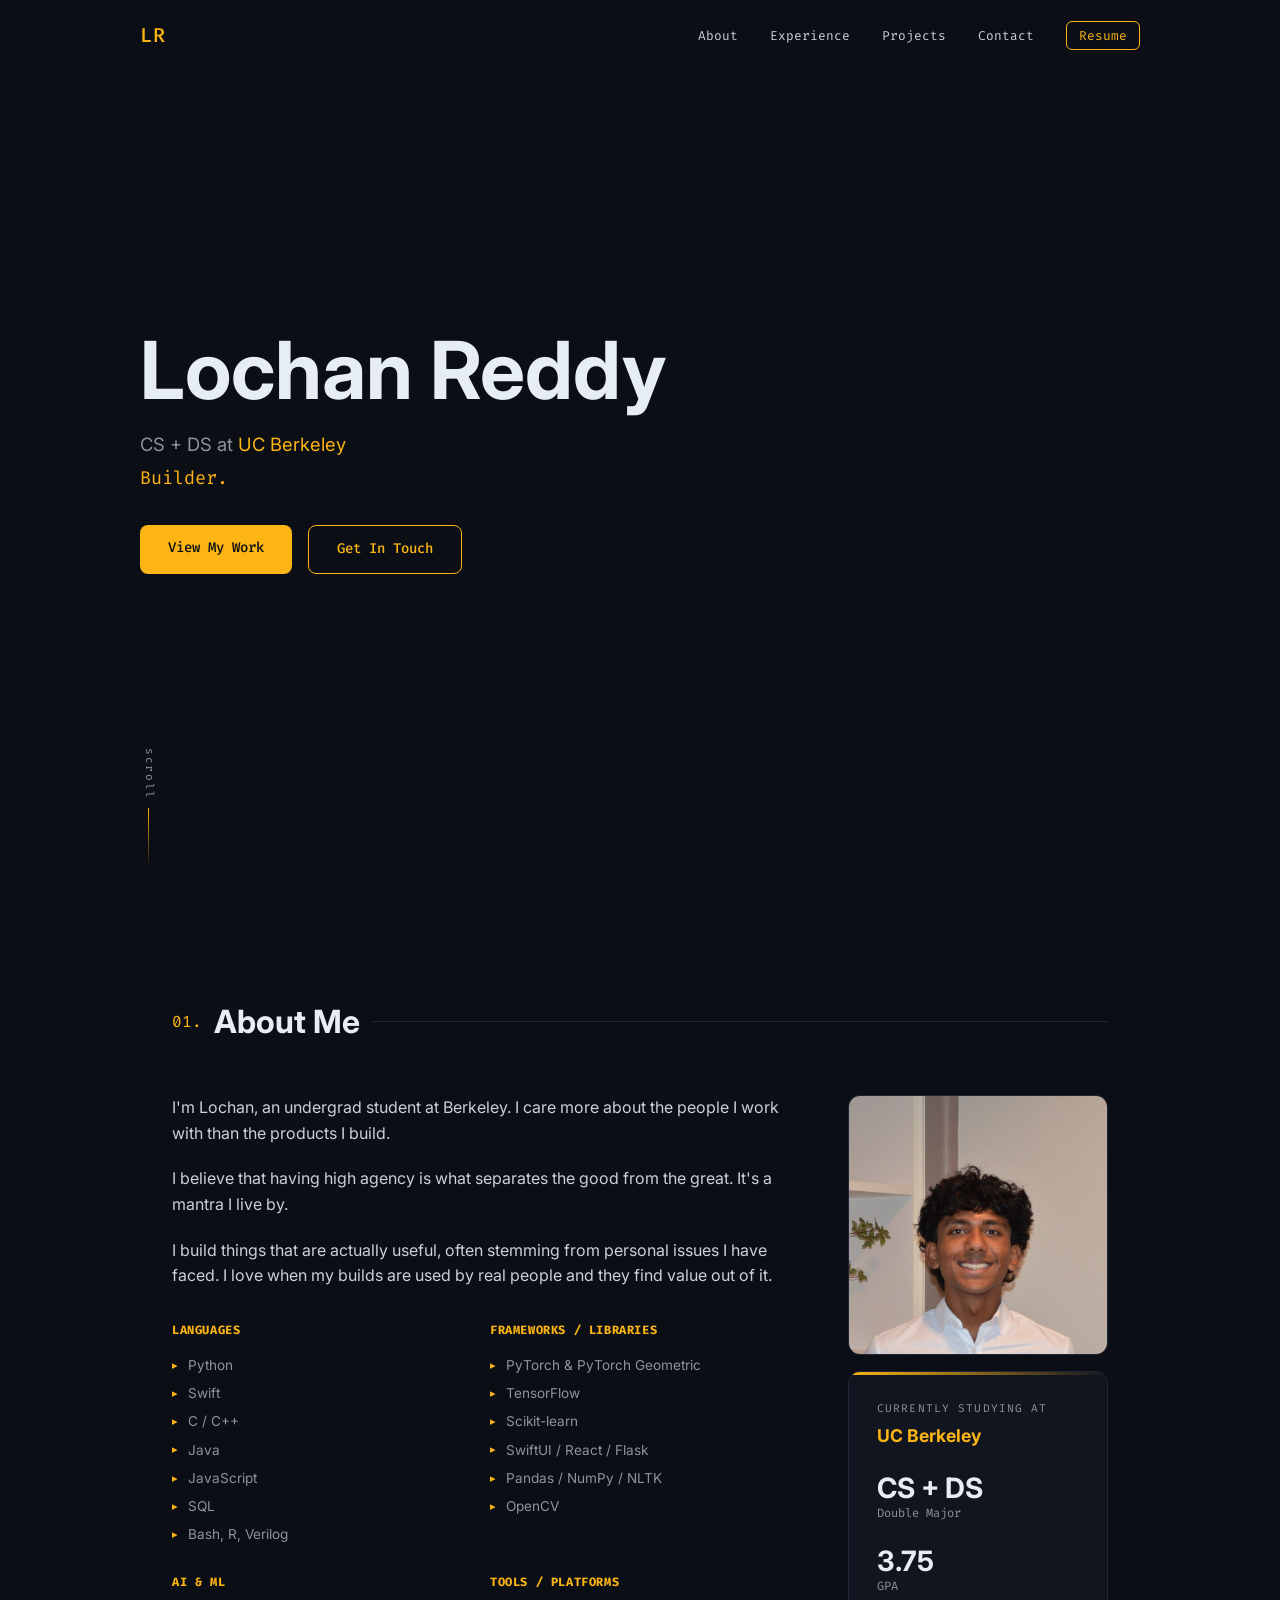
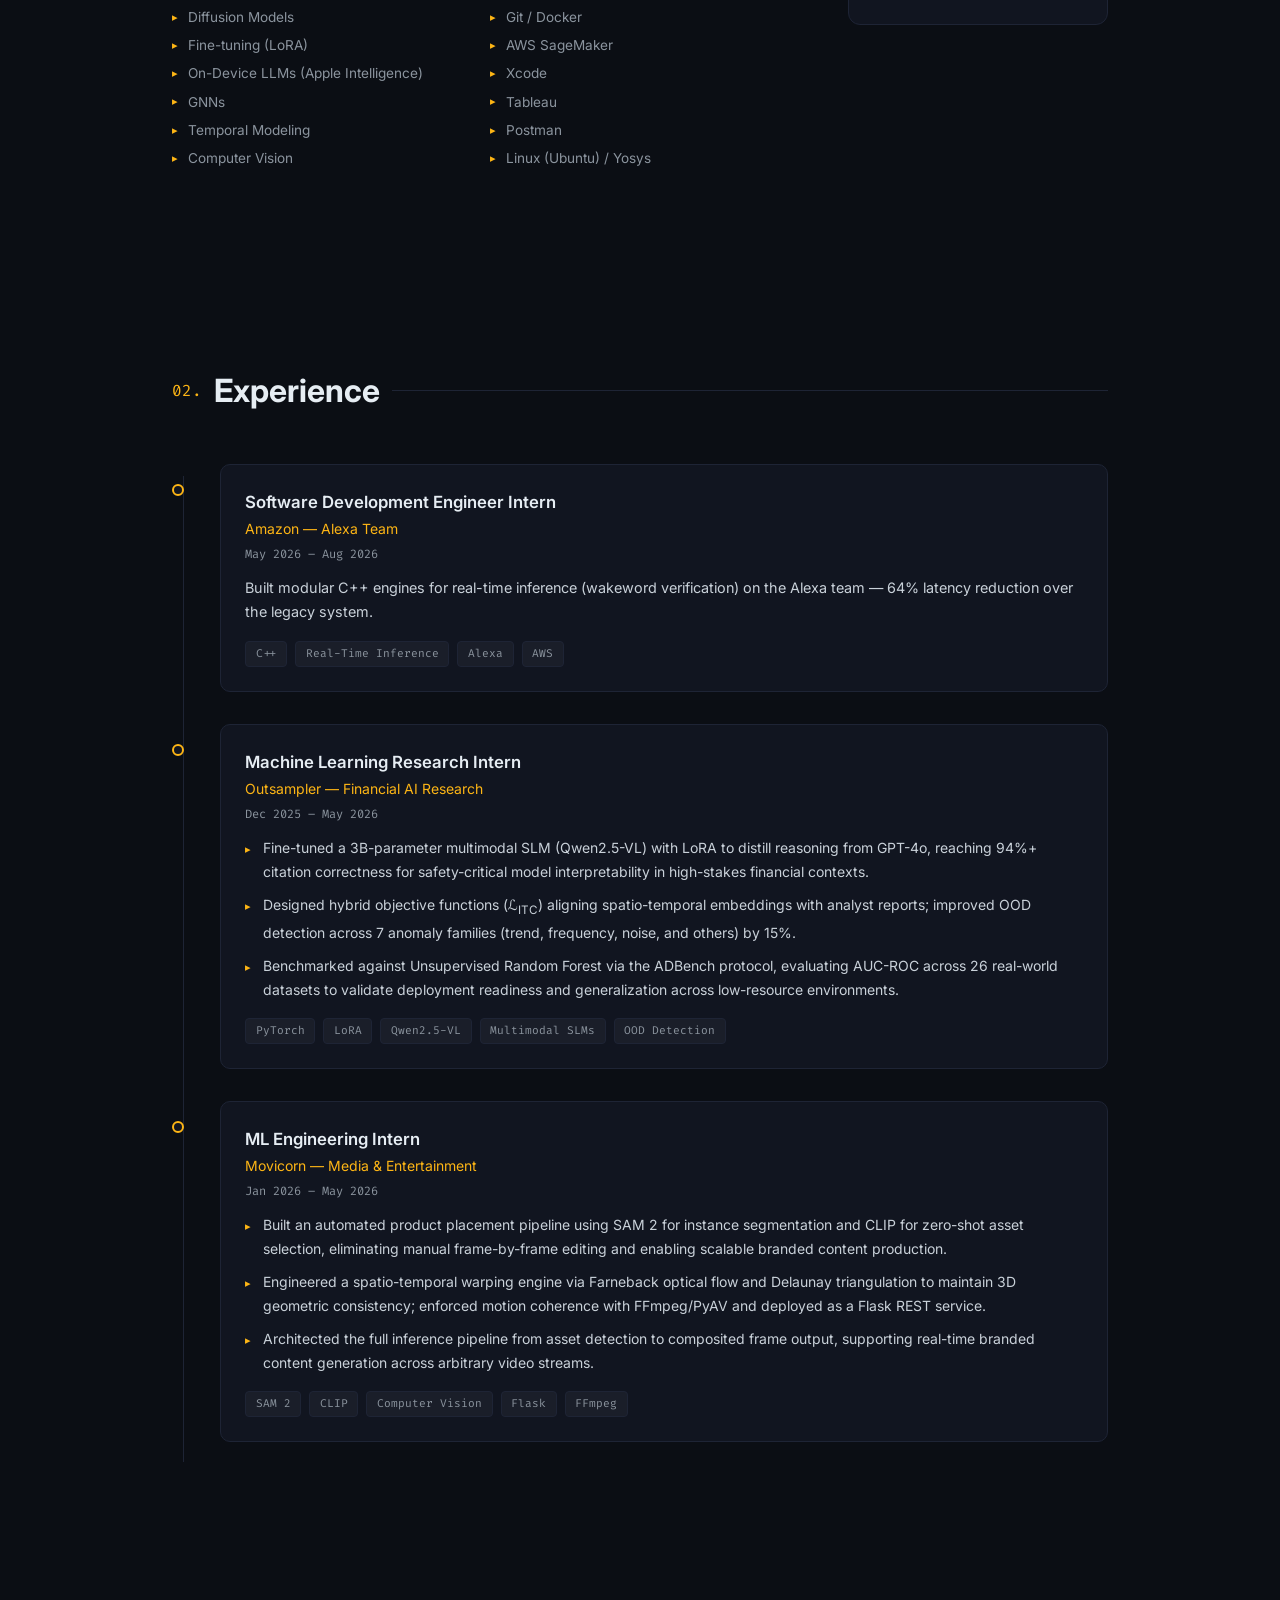
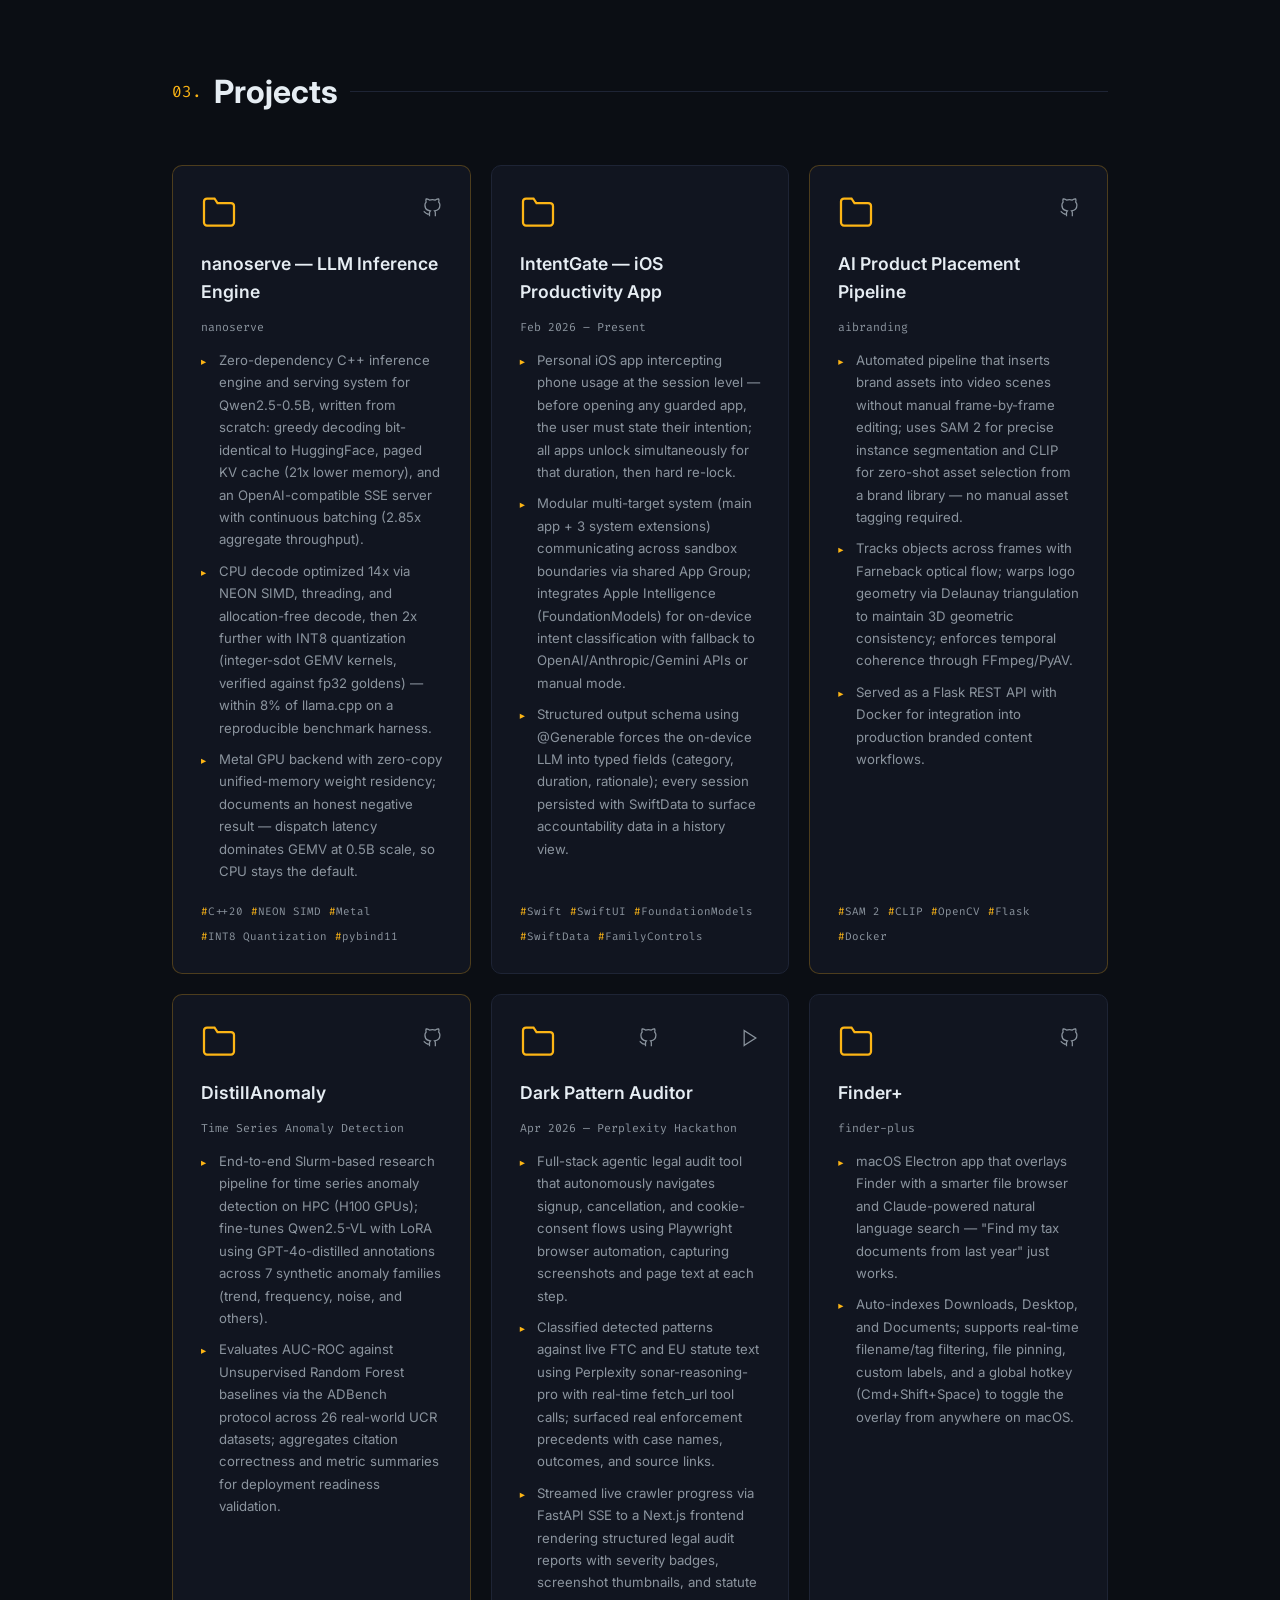
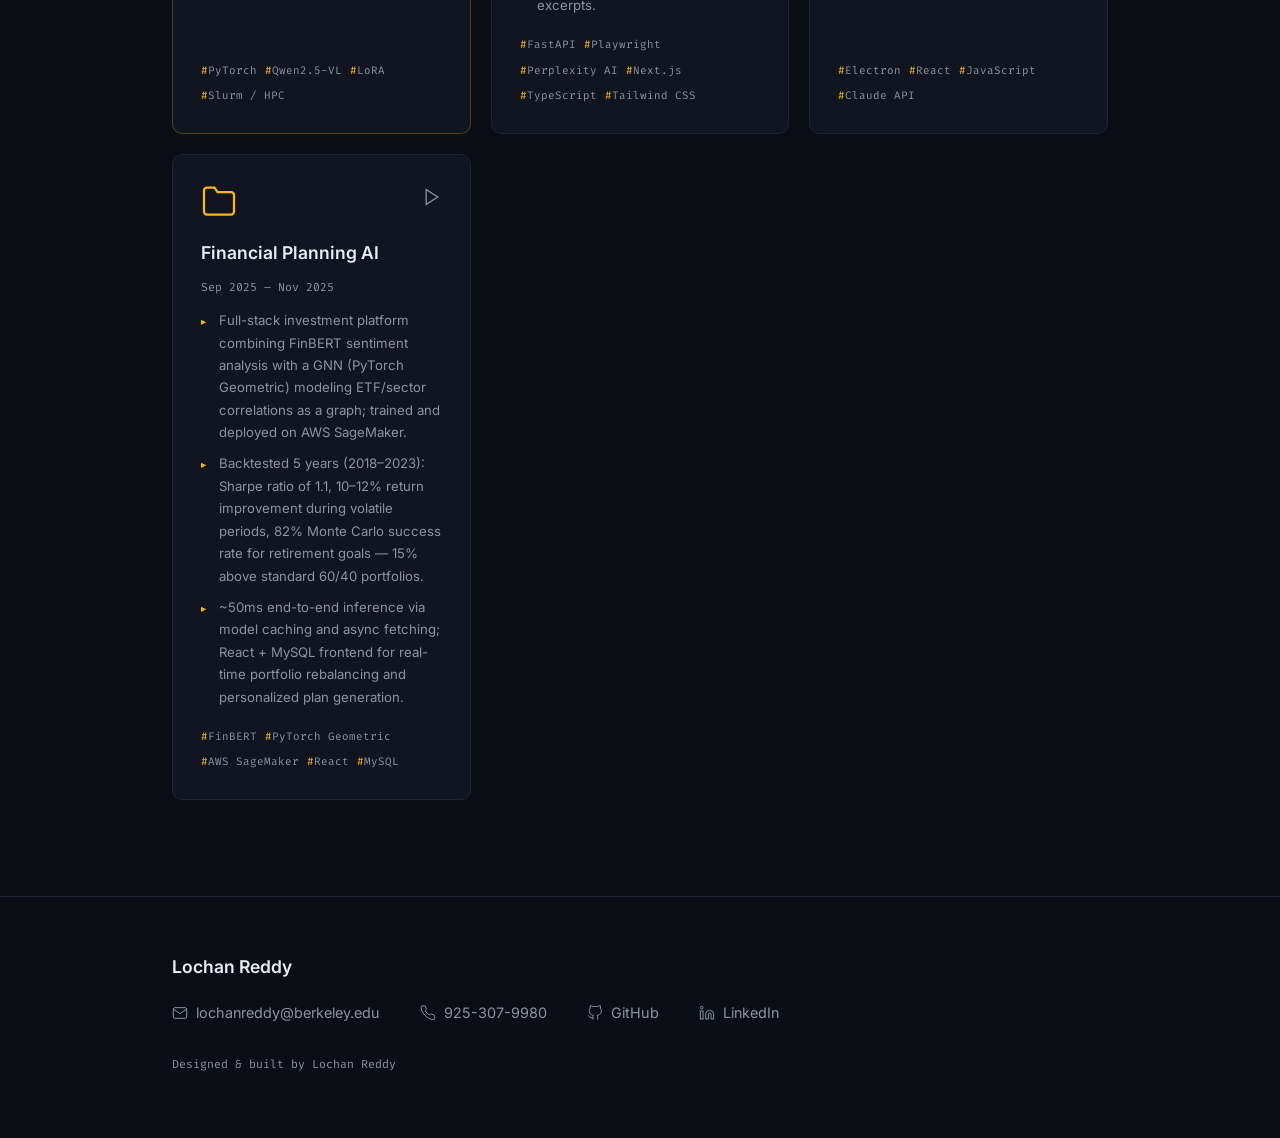
==== commit 941ec773: "Add nanoserve (pinned), end Amazon internship status, sync resume + GPA Co-Authored-By: Claude Fable" ====
--- a/index.html
+++ b/index.html
@@ -124,7 +124,7 @@
               <span class="stat-label">Double Major</span>
             </div>
             <div class="card-stat">
-              <span class="stat-num">3.9</span>
+              <span class="stat-num">3.75</span>
               <span class="stat-label">GPA</span>
             </div>
           </div>
@@ -147,15 +147,15 @@
                 <h3 class="tc-role">Software Development Engineer Intern</h3>
                 <p class="tc-company">Amazon &mdash; Alexa Team</p>
               </div>
-              <span class="tc-badge current">Current</span>
             </div>
             <p class="tc-date">May 2026 &ndash; Aug 2026</p>
             <p class="tc-desc">
-              Working on wakeword verification for Alexa devices on the Alexa team.
+              Built modular C++ engines for real-time inference (wakeword verification) on the Alexa team &mdash; 64% latency reduction over the legacy system.
             </p>
             <div class="tc-tags">
+              <span>C++</span>
+              <span>Real-Time Inference</span>
               <span>Alexa</span>
-              <span>Wakeword Detection</span>
               <span>AWS</span>
             </div>
           </div>
@@ -221,8 +221,34 @@
       <h2 class="section-title"><span class="section-num">03.</span> Projects</h2>
       <div class="projects-grid">
 
+        <!-- nanoserve — pinned repo -->
+        <div class="project-card featured" data-index="0">
+          <div class="pc-top">
+            <div class="pc-icons">
+              <svg class="pc-folder" xmlns="http://www.w3.org/2000/svg" viewBox="0 0 24 24" fill="none" stroke="currentColor" stroke-width="1.5"><path d="M22 19a2 2 0 0 1-2 2H4a2 2 0 0 1-2-2V5a2 2 0 0 1 2-2h5l2 3h9a2 2 0 0 1 2 2z"/></svg>
+              <a href="https://github.com/lotionr/nanoserve" target="_blank" rel="noopener" aria-label="GitHub" class="pc-link">
+                <svg xmlns="http://www.w3.org/2000/svg" viewBox="0 0 24 24" fill="none" stroke="currentColor" stroke-width="1.5"><path d="M9 19c-5 1.5-5-2.5-7-3m14 6v-3.87a3.37 3.37 0 0 0-.94-2.61c3.14-.35 6.44-1.54 6.44-7A5.44 5.44 0 0 0 20 4.77 5.07 5.07 0 0 0 19.91 1S18.73.65 16 2.48a13.38 13.38 0 0 0-7 0C6.27.65 5.09 1 5.09 1A5.07 5.07 0 0 0 5 4.77a5.44 5.44 0 0 0-1.5 3.78c0 5.42 3.3 6.61 6.44 7A3.37 3.37 0 0 0 9 18.13V22"/></svg>
+              </a>
+            </div>
+            <h3 class="pc-title">nanoserve &mdash; LLM Inference Engine</h3>
+            <p class="pc-date-small">nanoserve</p>
+            <ul class="pc-bullets">
+              <li>Zero-dependency C++ inference engine and serving system for Qwen2.5-0.5B, written from scratch: greedy decoding bit-identical to HuggingFace, paged KV cache (21x lower memory), and an OpenAI-compatible SSE server with continuous batching (2.85x aggregate throughput).</li>
+              <li>CPU decode optimized 14x via NEON SIMD, threading, and allocation-free decode, then 2x further with INT8 quantization (integer-sdot GEMV kernels, verified against fp32 goldens) — within 8% of llama.cpp on a reproducible benchmark harness.</li>
+              <li>Metal GPU backend with zero-copy unified-memory weight residency; documents an honest negative result — dispatch latency dominates GEMV at 0.5B scale, so CPU stays the default.</li>
+            </ul>
+          </div>
+          <div class="pc-tags">
+            <span>C++20</span>
+            <span>NEON SIMD</span>
+            <span>Metal</span>
+            <span>INT8 Quantization</span>
+            <span>pybind11</span>
+          </div>
+        </div>
+
         <!-- IntentGate — no public repo -->
-        <div class="project-card" data-index="0">
+        <div class="project-card" data-index="1">
           <div class="pc-top">
             <div class="pc-icons">
               <svg class="pc-folder" xmlns="http://www.w3.org/2000/svg" viewBox="0 0 24 24" fill="none" stroke="currentColor" stroke-width="1.5"><path d="M22 19a2 2 0 0 1-2 2H4a2 2 0 0 1-2-2V5a2 2 0 0 1 2-2h5l2 3h9a2 2 0 0 1 2 2z"/></svg>
@@ -245,7 +271,7 @@
         </div>
 
         <!-- aibranding — pinned repo -->
-        <div class="project-card featured" data-index="1">
+        <div class="project-card featured" data-index="2">
           <div class="pc-top">
             <div class="pc-icons">
               <svg class="pc-folder" xmlns="http://www.w3.org/2000/svg" viewBox="0 0 24 24" fill="none" stroke="currentColor" stroke-width="1.5"><path d="M22 19a2 2 0 0 1-2 2H4a2 2 0 0 1-2-2V5a2 2 0 0 1 2-2h5l2 3h9a2 2 0 0 1 2 2z"/></svg>
@@ -271,7 +297,7 @@
         </div>
 
         <!-- DistillAnomaly — pinned repo -->
-        <div class="project-card featured" data-index="2">
+        <div class="project-card featured" data-index="3">
           <div class="pc-top">
             <div class="pc-icons">
               <svg class="pc-folder" xmlns="http://www.w3.org/2000/svg" viewBox="0 0 24 24" fill="none" stroke="currentColor" stroke-width="1.5"><path d="M22 19a2 2 0 0 1-2 2H4a2 2 0 0 1-2-2V5a2 2 0 0 1 2-2h5l2 3h9a2 2 0 0 1 2 2z"/></svg>
@@ -295,7 +321,7 @@
         </div>
 
         <!-- dark-pattern-auditor — pinned repo -->
-        <div class="project-card" data-index="3">
+        <div class="project-card" data-index="4">
           <div class="pc-top">
             <div class="pc-icons">
               <svg class="pc-folder" xmlns="http://www.w3.org/2000/svg" viewBox="0 0 24 24" fill="none" stroke="currentColor" stroke-width="1.5"><path d="M22 19a2 2 0 0 1-2 2H4a2 2 0 0 1-2-2V5a2 2 0 0 1 2-2h5l2 3h9a2 2 0 0 1 2 2z"/></svg>
@@ -325,7 +351,7 @@
         </div>
 
         <!-- finder-plus — pinned repo -->
-        <div class="project-card" data-index="4">
+        <div class="project-card" data-index="5">
           <div class="pc-top">
             <div class="pc-icons">
               <svg class="pc-folder" xmlns="http://www.w3.org/2000/svg" viewBox="0 0 24 24" fill="none" stroke="currentColor" stroke-width="1.5"><path d="M22 19a2 2 0 0 1-2 2H4a2 2 0 0 1-2-2V5a2 2 0 0 1 2-2h5l2 3h9a2 2 0 0 1 2 2z"/></svg>
@@ -349,7 +375,7 @@
         </div>
 
         <!-- Financial Planning AI — no public repo -->
-        <div class="project-card" data-index="5">
+        <div class="project-card" data-index="6">
           <div class="pc-top">
             <div class="pc-icons">
               <svg class="pc-folder" xmlns="http://www.w3.org/2000/svg" viewBox="0 0 24 24" fill="none" stroke="currentColor" stroke-width="1.5"><path d="M22 19a2 2 0 0 1-2 2H4a2 2 0 0 1-2-2V5a2 2 0 0 1 2-2h5l2 3h9a2 2 0 0 1 2 2z"/></svg>
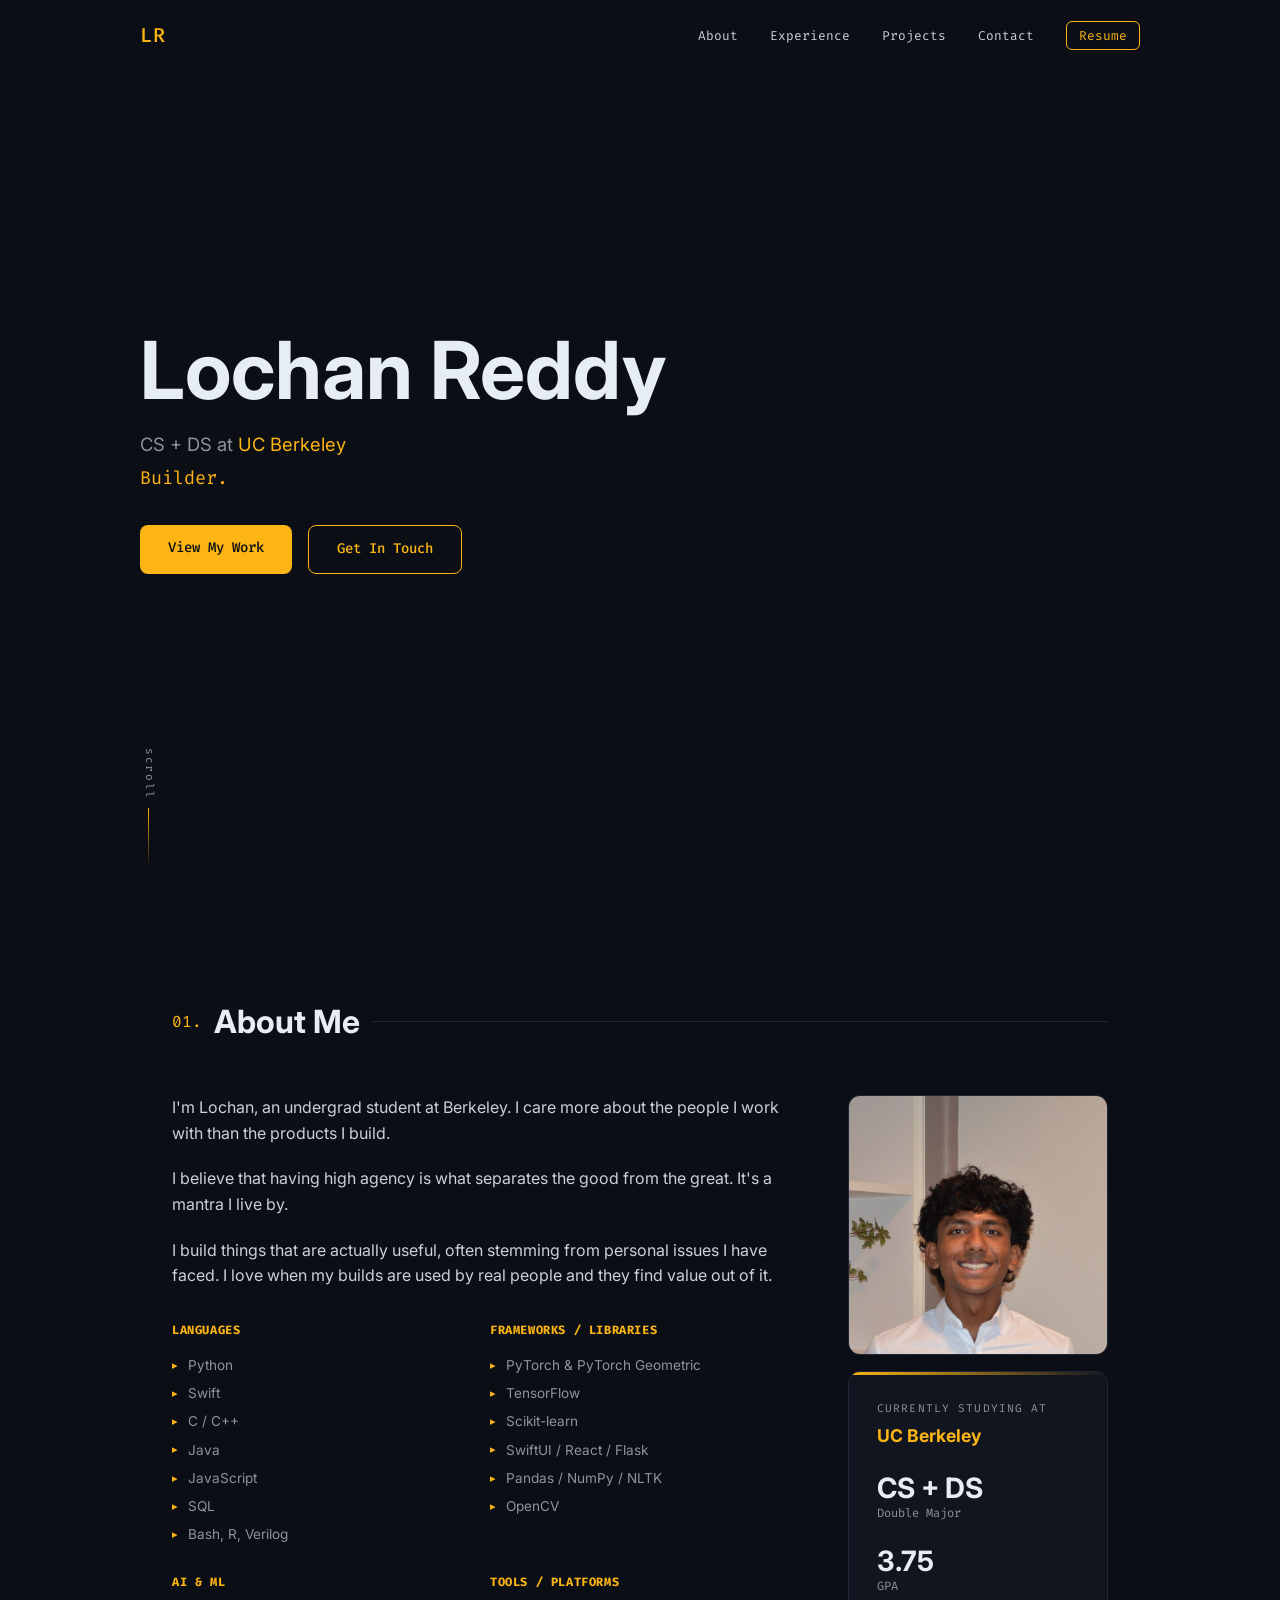
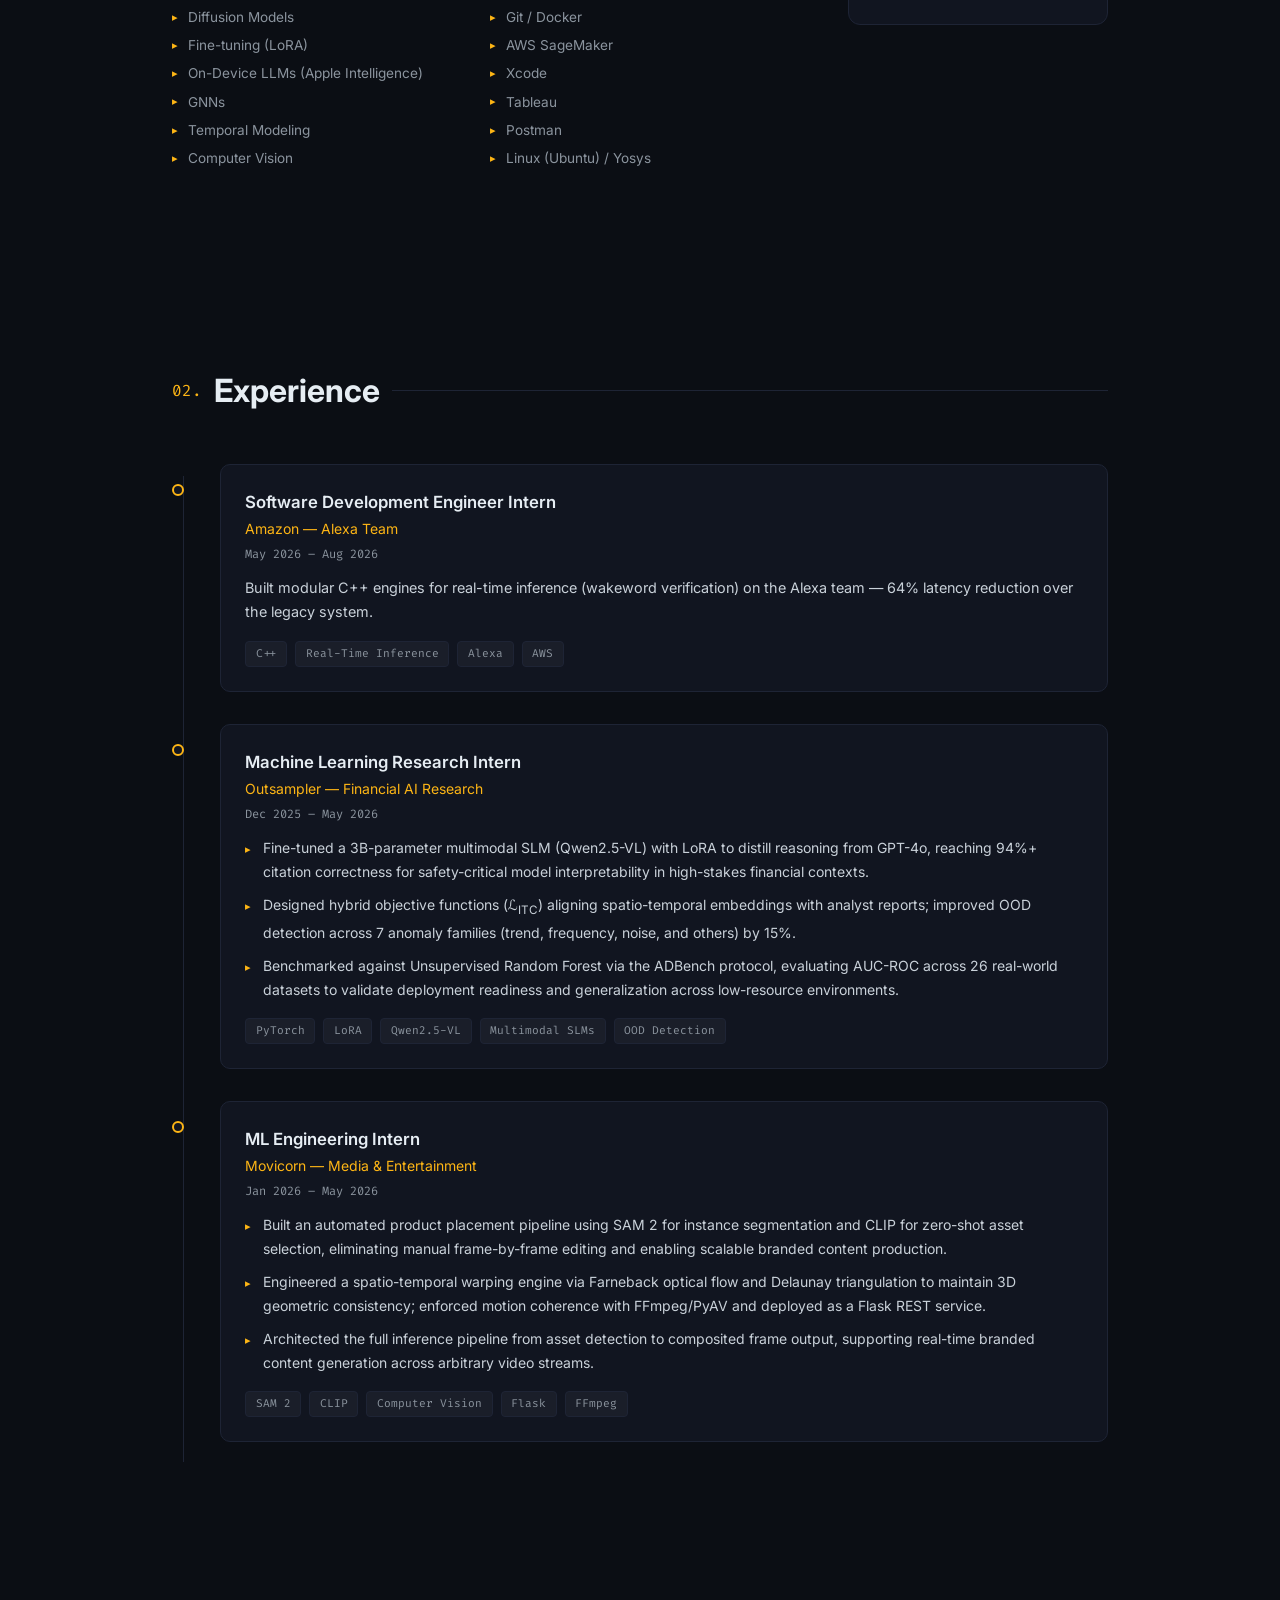
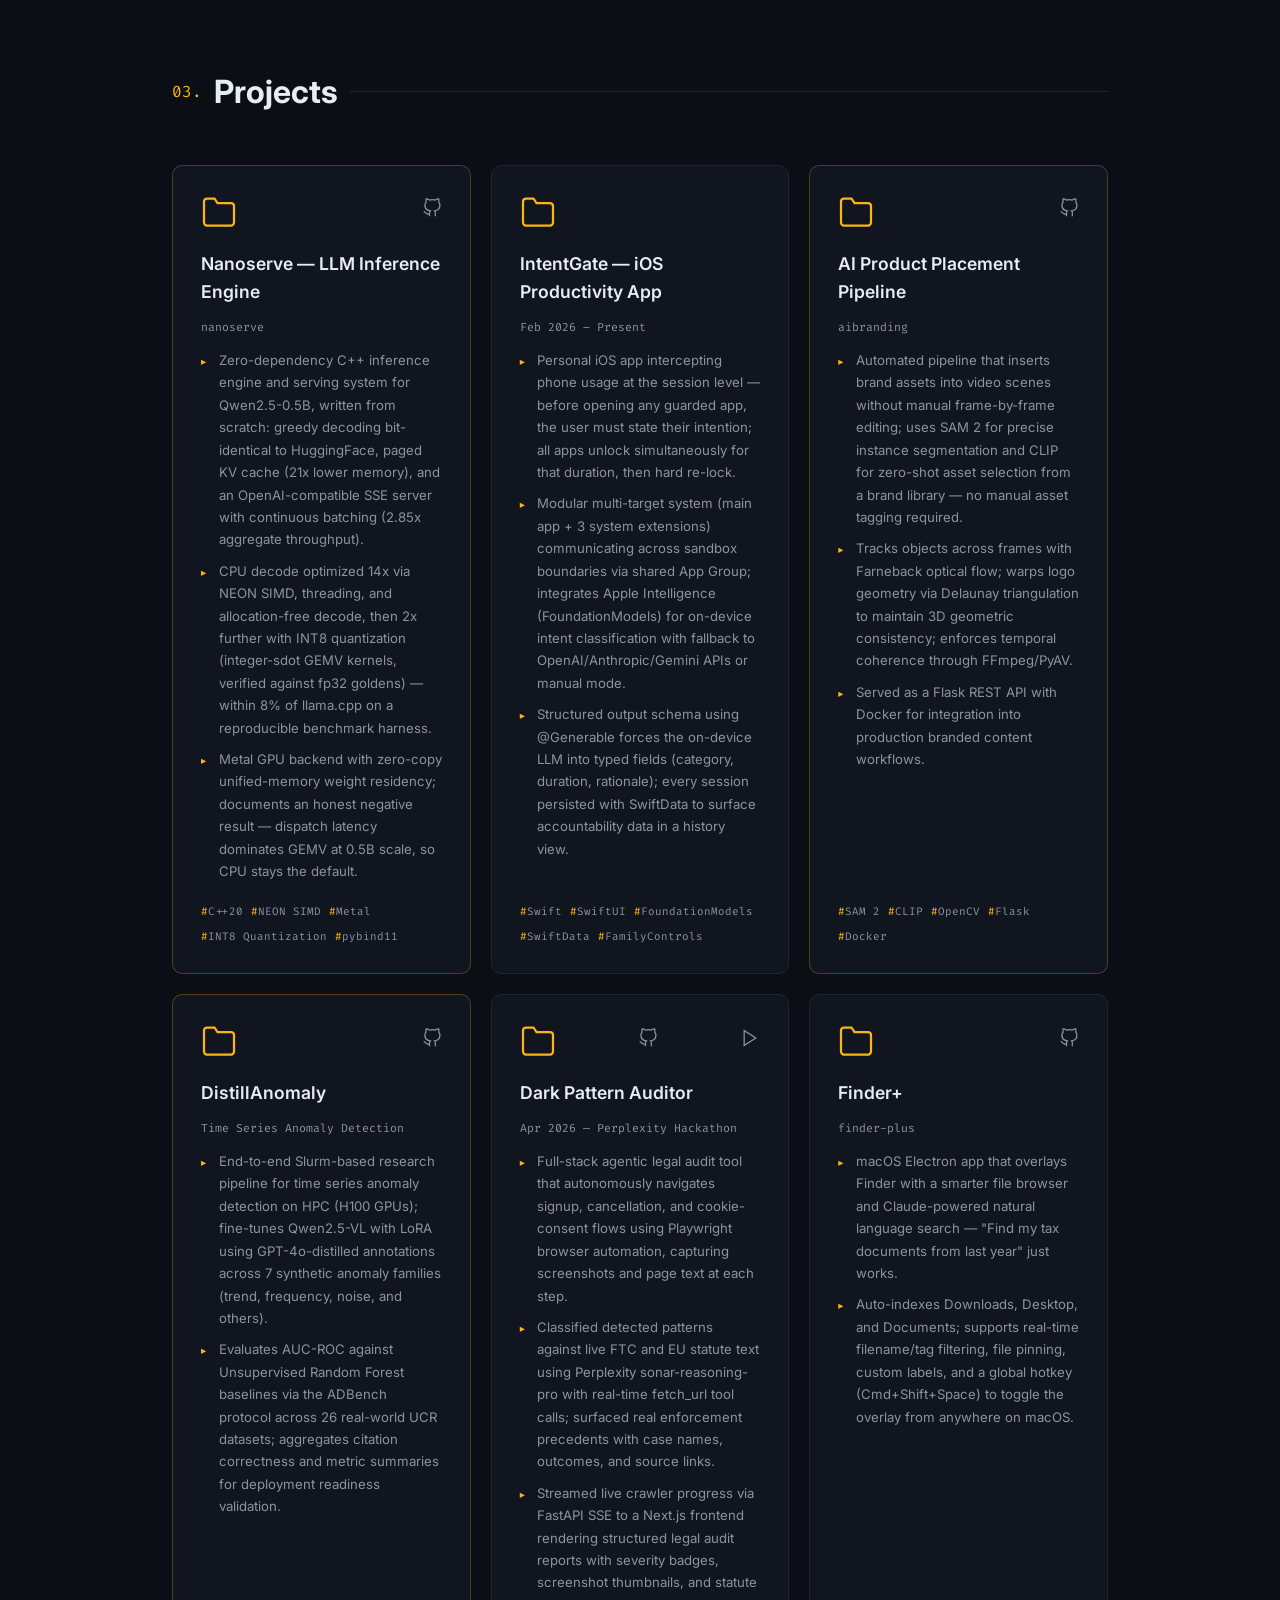
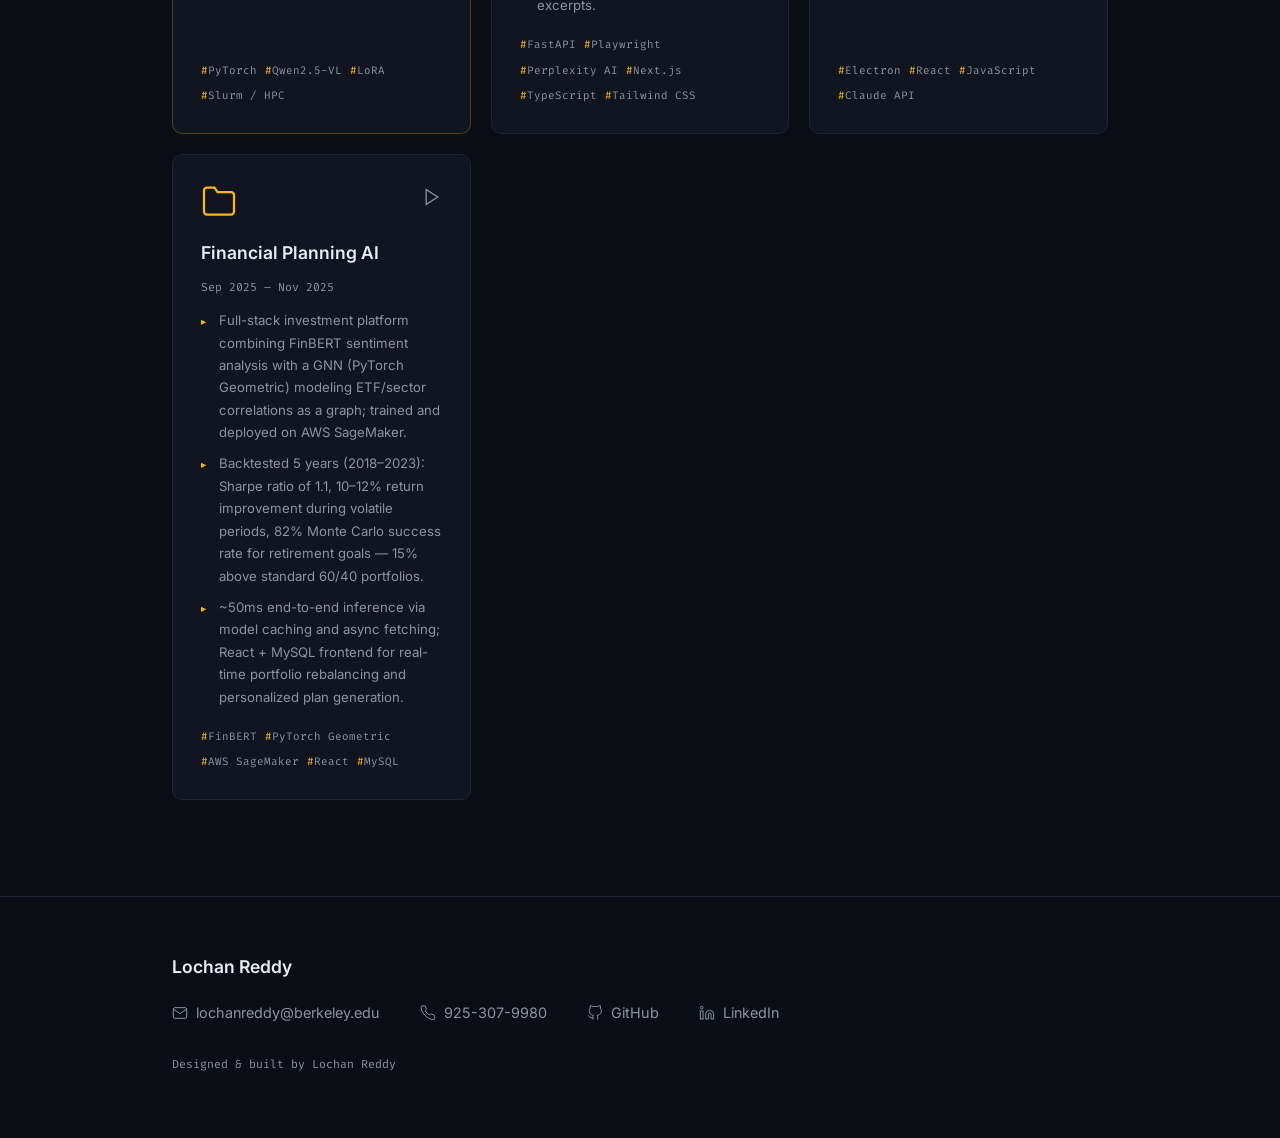
==== commit 4cece518: "Capitalize Nanoserve; sync resume Co-Authored-By: Claude Fable 5 <noreply@anthropic.com>" ====
--- a/index.html
+++ b/index.html
@@ -230,7 +230,7 @@
                 <svg xmlns="http://www.w3.org/2000/svg" viewBox="0 0 24 24" fill="none" stroke="currentColor" stroke-width="1.5"><path d="M9 19c-5 1.5-5-2.5-7-3m14 6v-3.87a3.37 3.37 0 0 0-.94-2.61c3.14-.35 6.44-1.54 6.44-7A5.44 5.44 0 0 0 20 4.77 5.07 5.07 0 0 0 19.91 1S18.73.65 16 2.48a13.38 13.38 0 0 0-7 0C6.27.65 5.09 1 5.09 1A5.07 5.07 0 0 0 5 4.77a5.44 5.44 0 0 0-1.5 3.78c0 5.42 3.3 6.61 6.44 7A3.37 3.37 0 0 0 9 18.13V22"/></svg>
               </a>
             </div>
-            <h3 class="pc-title">nanoserve &mdash; LLM Inference Engine</h3>
+            <h3 class="pc-title">Nanoserve &mdash; LLM Inference Engine</h3>
             <p class="pc-date-small">nanoserve</p>
             <ul class="pc-bullets">
               <li>Zero-dependency C++ inference engine and serving system for Qwen2.5-0.5B, written from scratch: greedy decoding bit-identical to HuggingFace, paged KV cache (21x lower memory), and an OpenAI-compatible SSE server with continuous batching (2.85x aggregate throughput).</li>
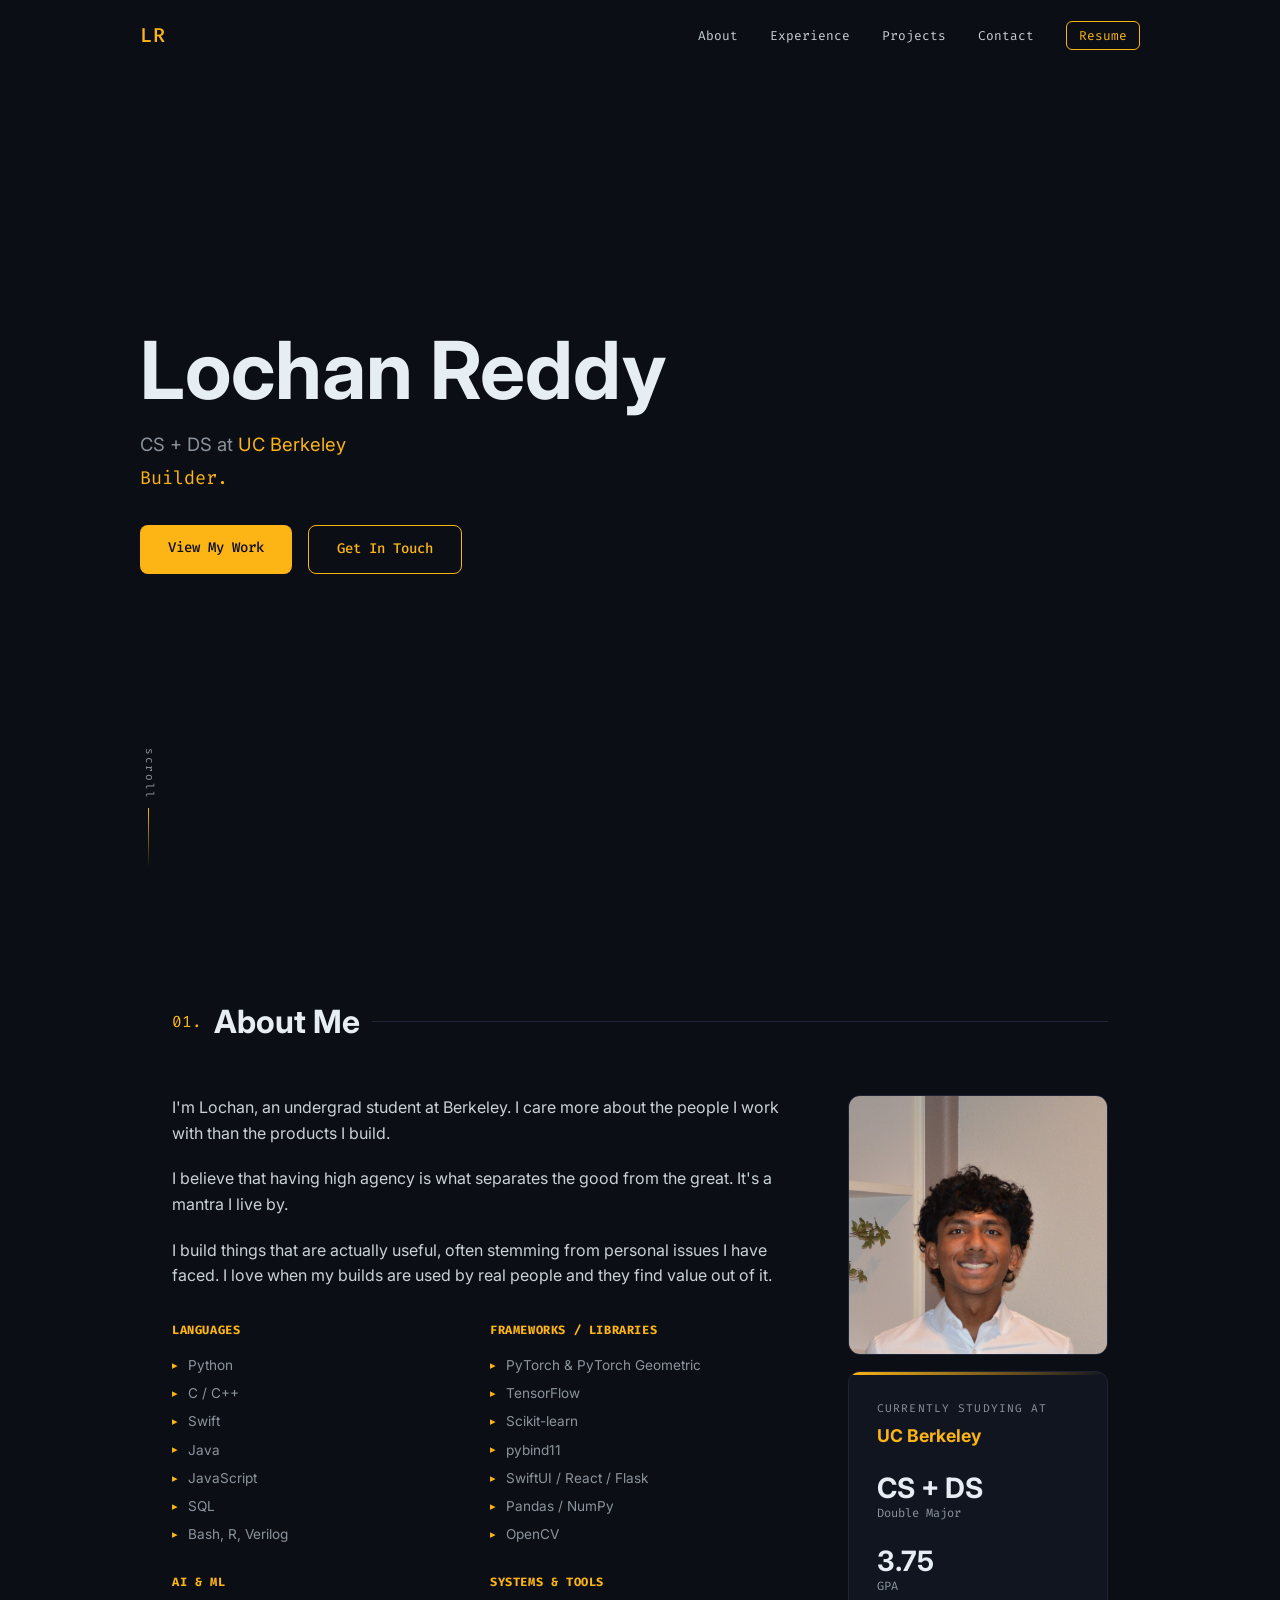
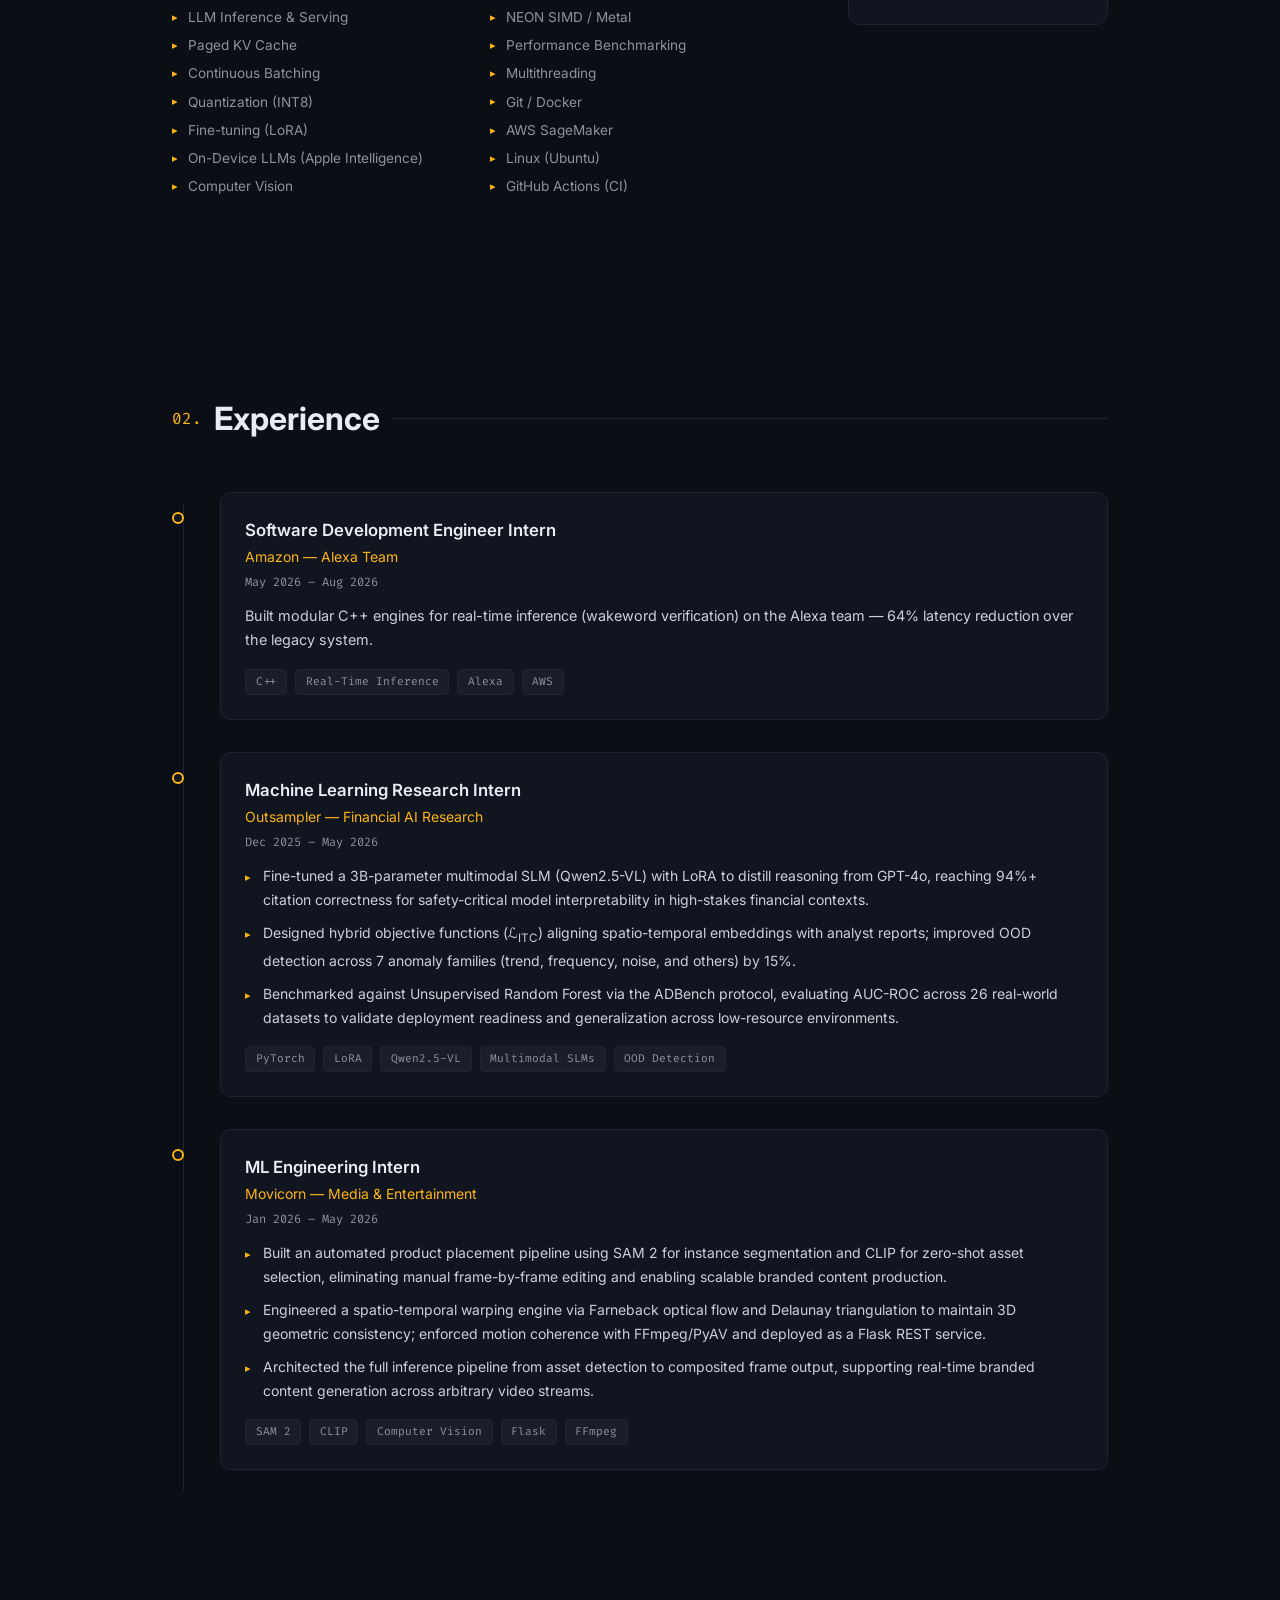
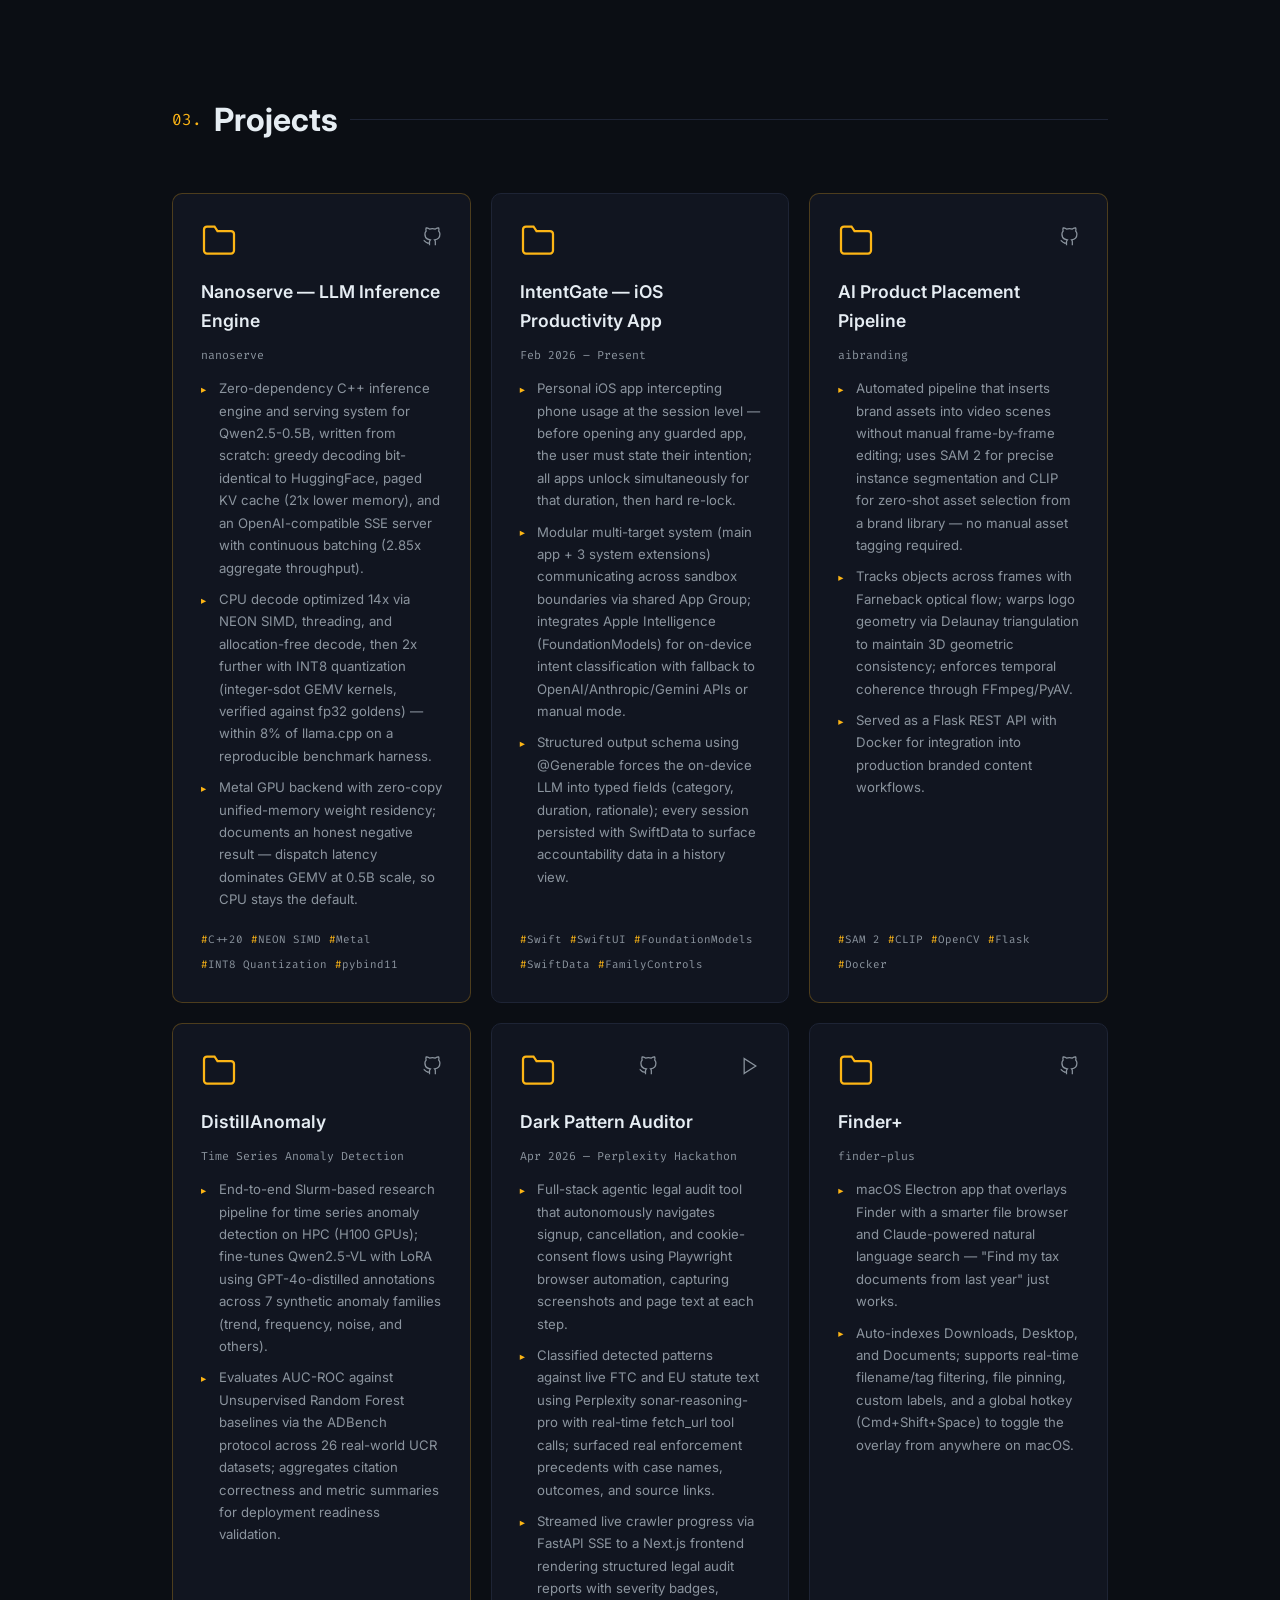
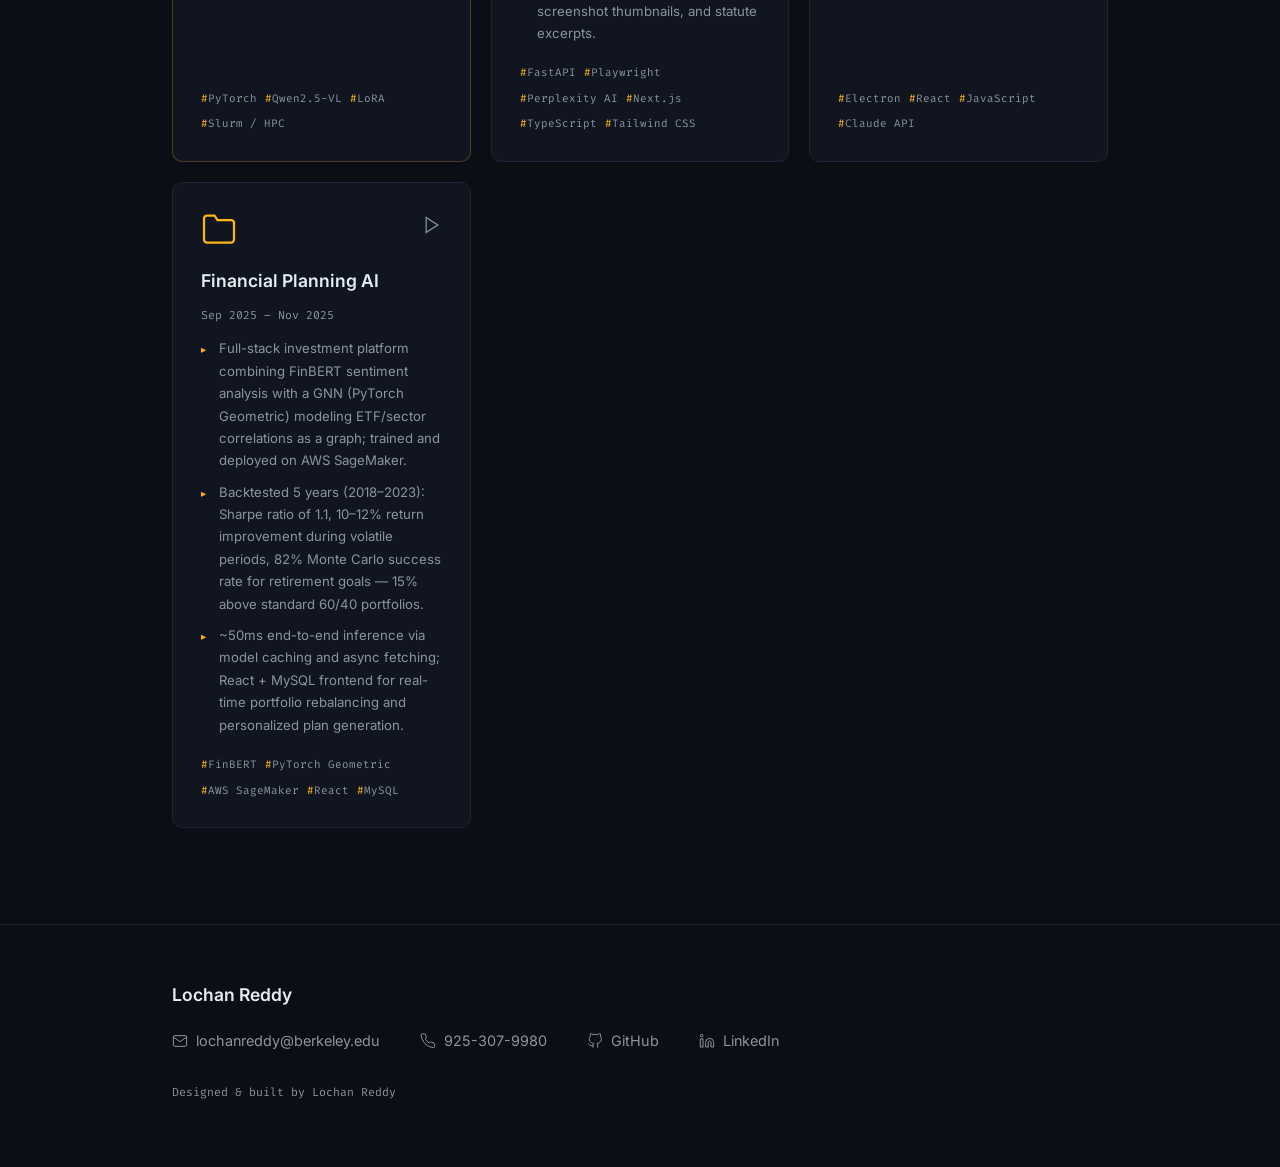
==== commit 4ebc5a08: "Reposition About skills toward LLM inference and systems The skills grid still described pre-nanoser" ====
--- a/index.html
+++ b/index.html
@@ -69,8 +69,8 @@
               <h4>Languages</h4>
               <ul>
                 <li>Python</li>
+                <li>C / C++</li>
                 <li>Swift</li>
-                <li>C / C++</li>
                 <li>Java</li>
                 <li>JavaScript</li>
                 <li>SQL</li>
@@ -83,31 +83,34 @@
                 <li>PyTorch &amp; PyTorch Geometric</li>
                 <li>TensorFlow</li>
                 <li>Scikit-learn</li>
+                <li>pybind11</li>
                 <li>SwiftUI / React / Flask</li>
-                <li>Pandas / NumPy / NLTK</li>
+                <li>Pandas / NumPy</li>
                 <li>OpenCV</li>
               </ul>
             </div>
             <div class="skill-col">
               <h4>AI &amp; ML</h4>
               <ul>
-                <li>Diffusion Models</li>
+                <li>LLM Inference &amp; Serving</li>
+                <li>Paged KV Cache</li>
+                <li>Continuous Batching</li>
+                <li>Quantization (INT8)</li>
                 <li>Fine-tuning (LoRA)</li>
                 <li>On-Device LLMs (Apple Intelligence)</li>
-                <li>GNNs</li>
-                <li>Temporal Modeling</li>
                 <li>Computer Vision</li>
               </ul>
             </div>
             <div class="skill-col">
-              <h4>Tools / Platforms</h4>
+              <h4>Systems &amp; Tools</h4>
               <ul>
+                <li>NEON SIMD / Metal</li>
+                <li>Performance Benchmarking</li>
+                <li>Multithreading</li>
                 <li>Git / Docker</li>
                 <li>AWS SageMaker</li>
-                <li>Xcode</li>
-                <li>Tableau</li>
-                <li>Postman</li>
-                <li>Linux (Ubuntu) / Yosys</li>
+                <li>Linux (Ubuntu)</li>
+                <li>GitHub Actions (CI)</li>
               </ul>
             </div>
           </div>
